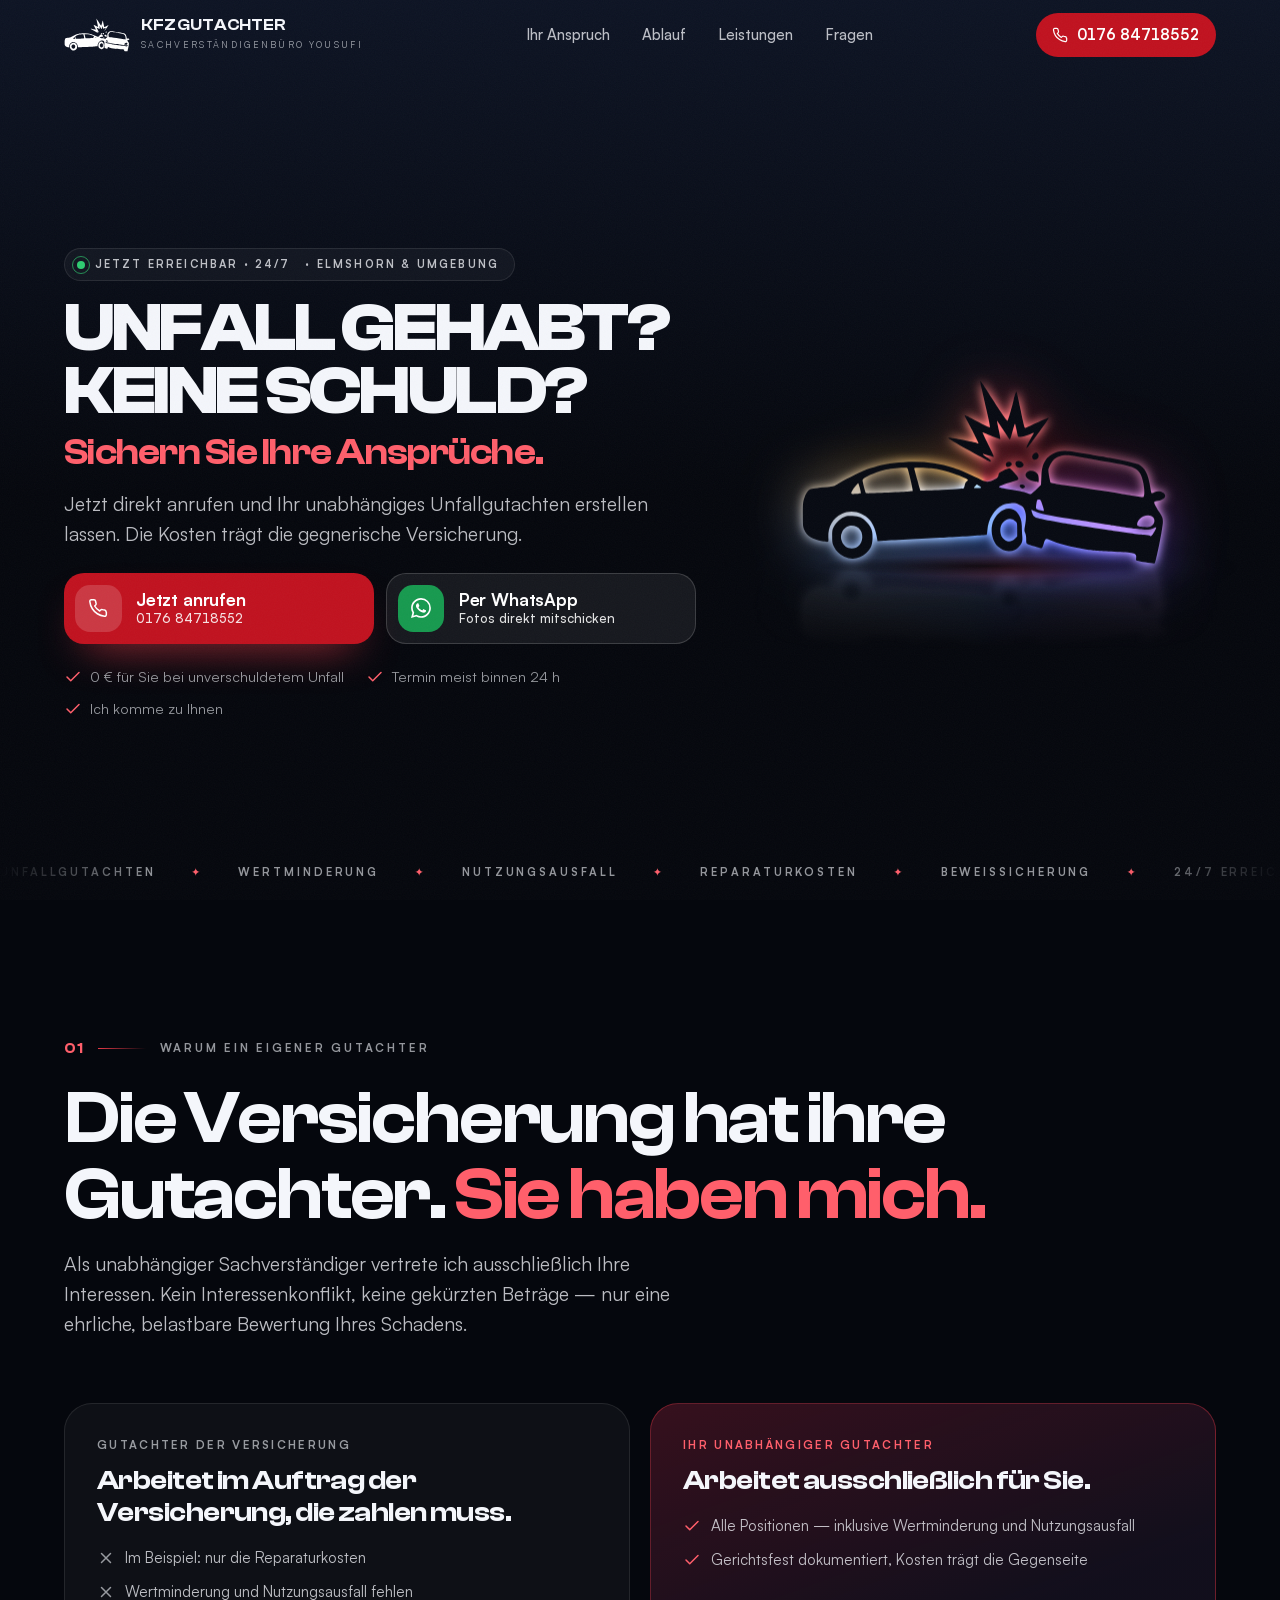
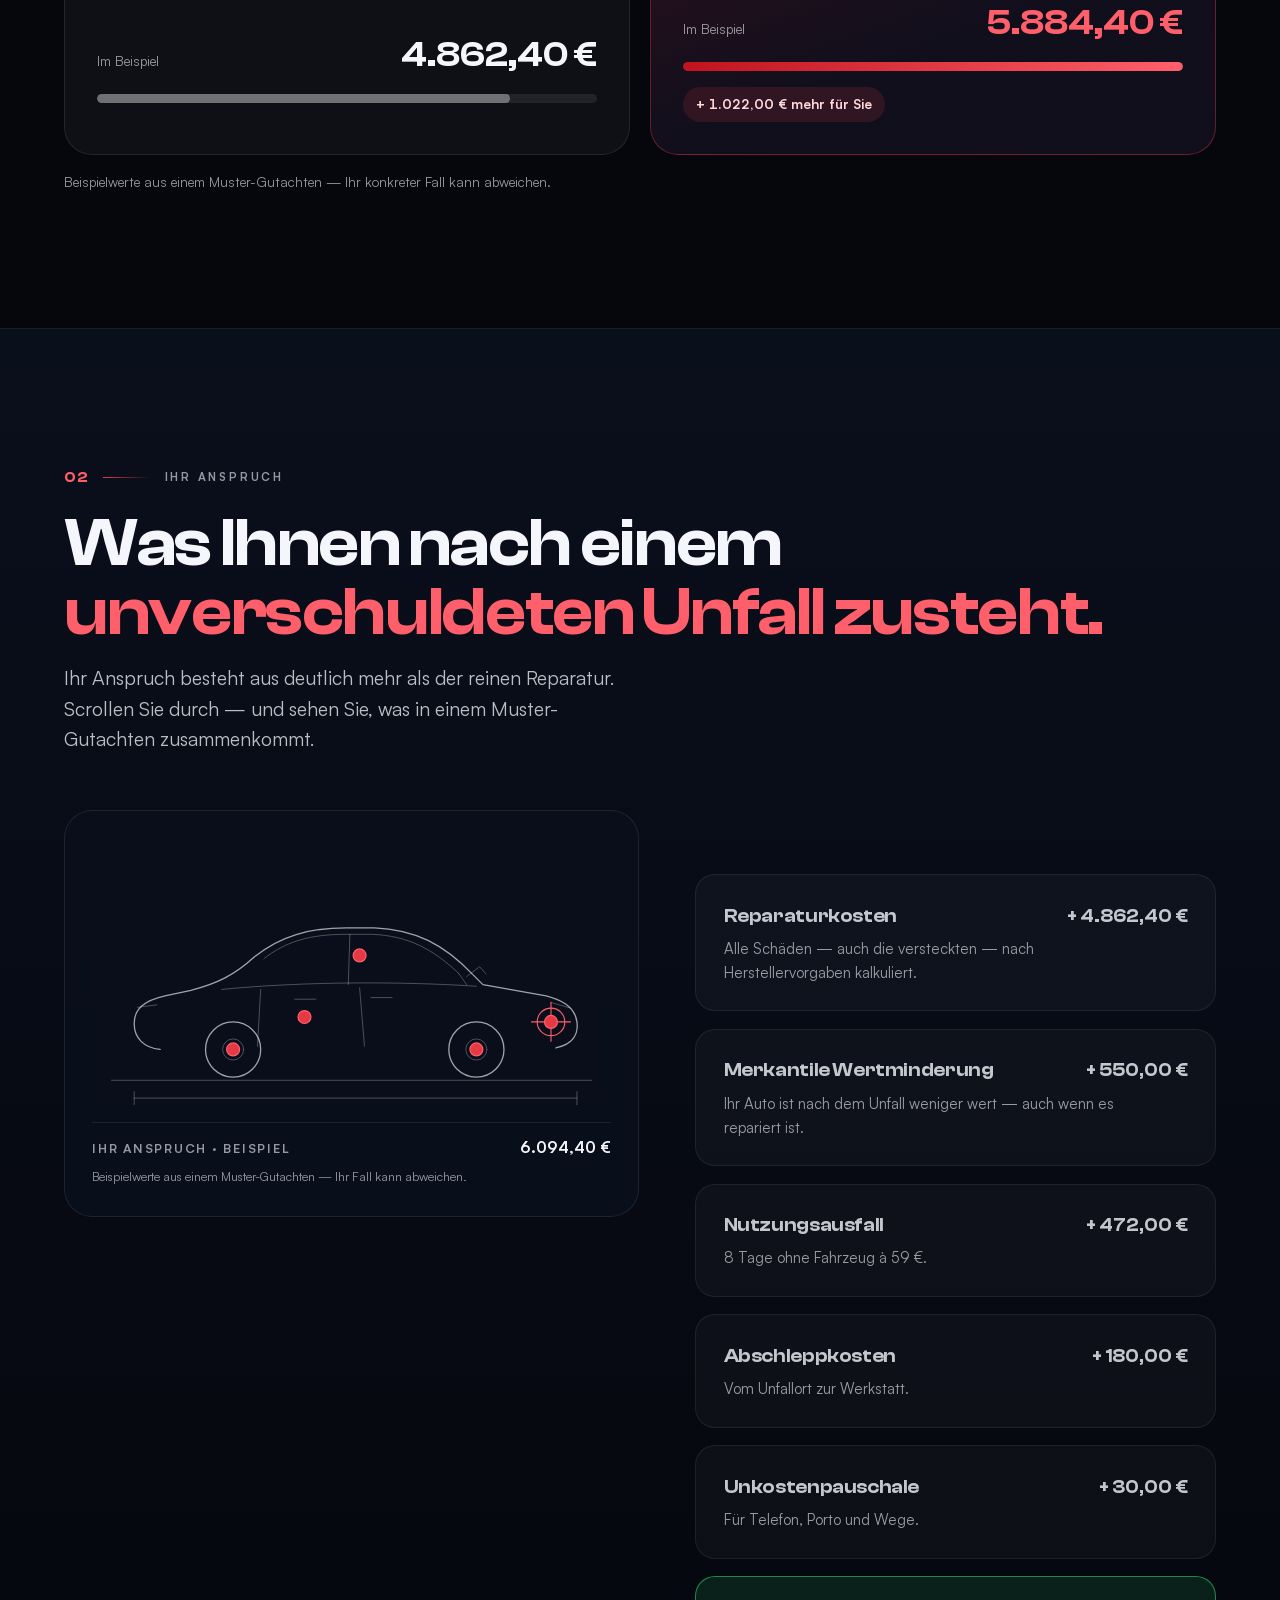
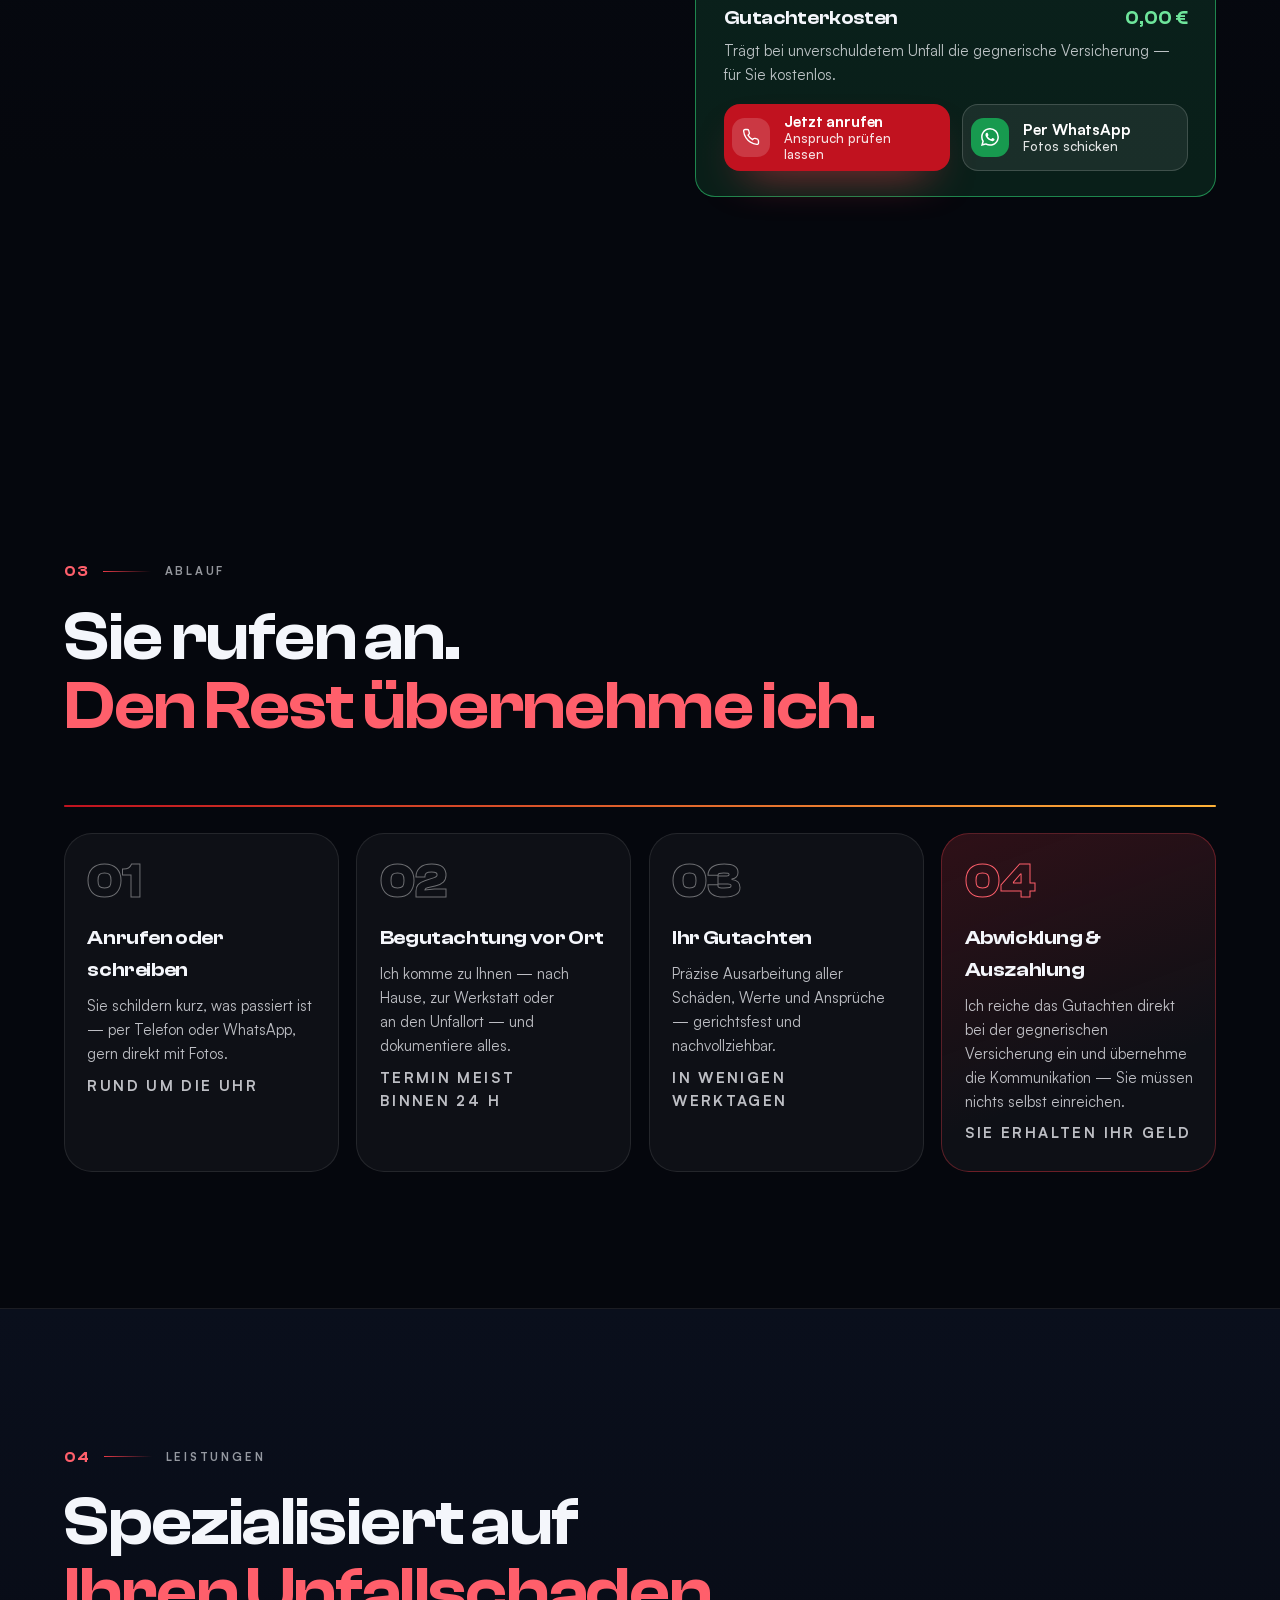
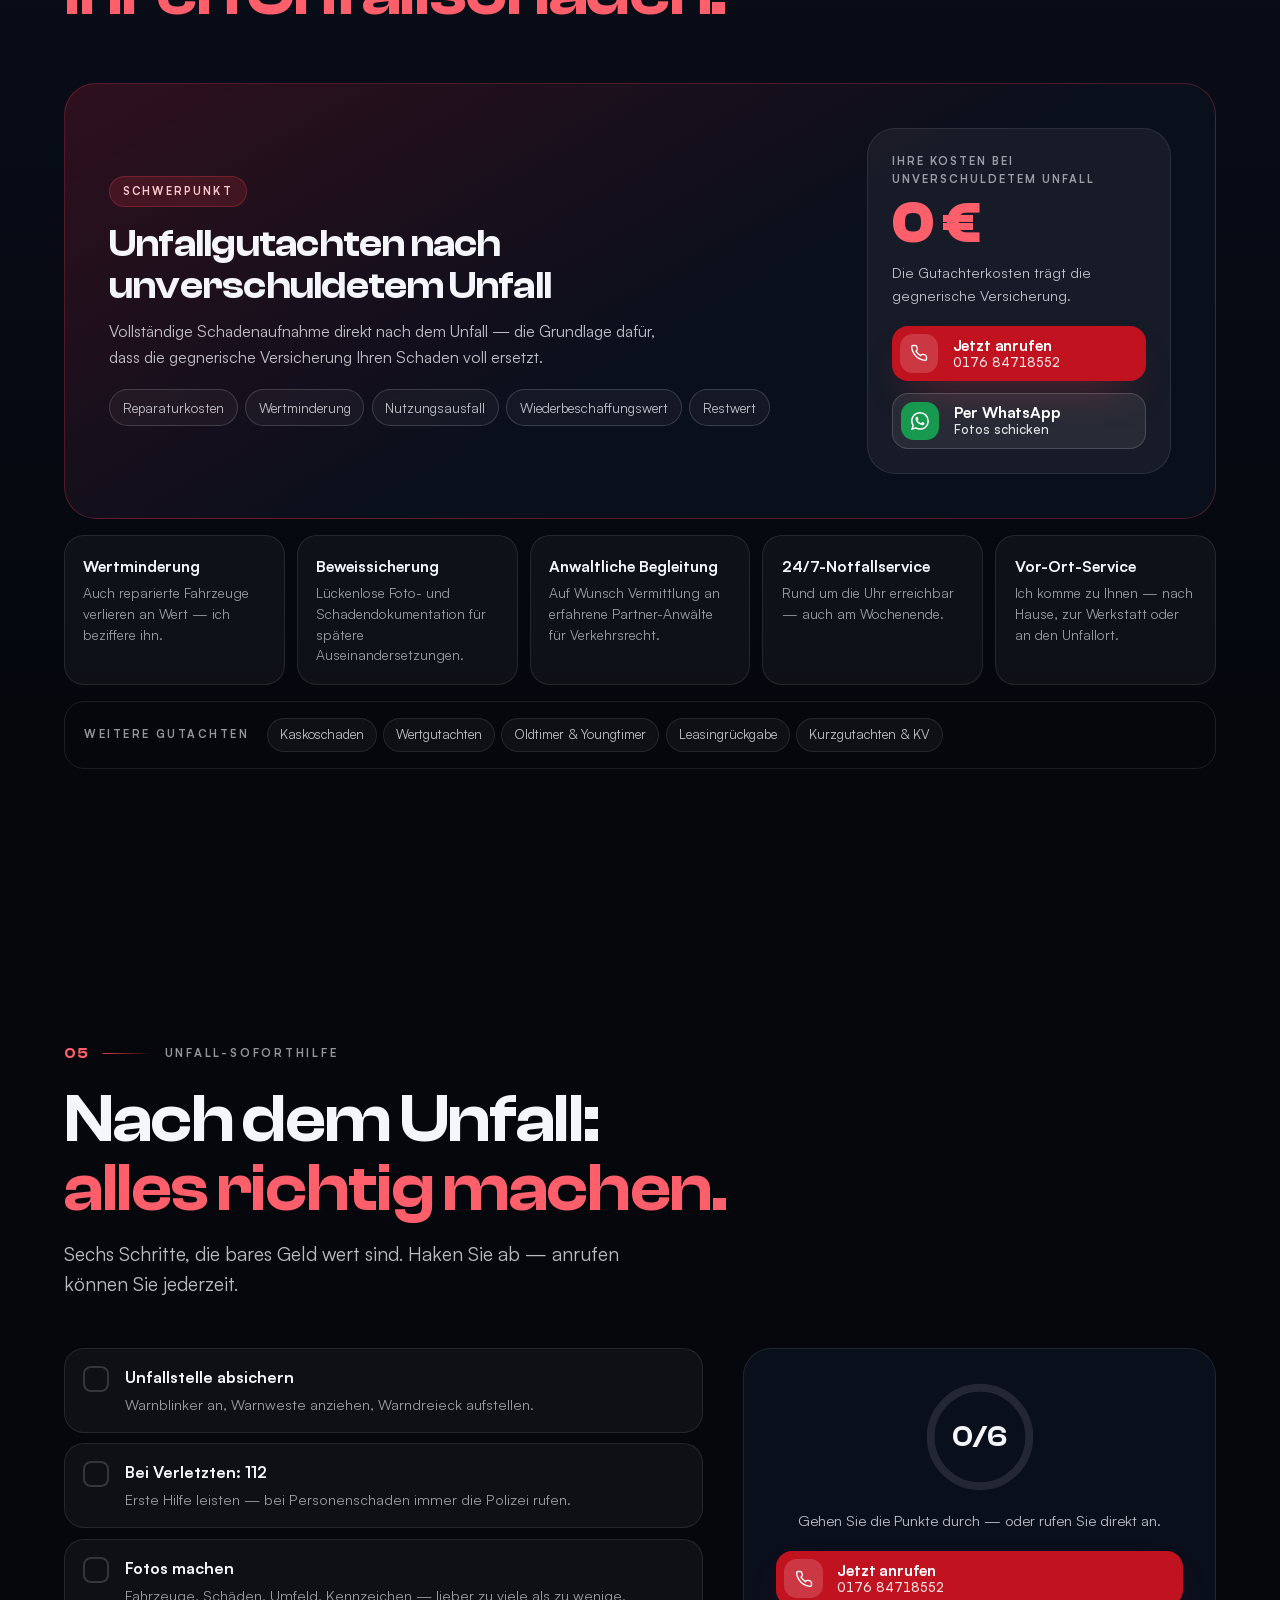
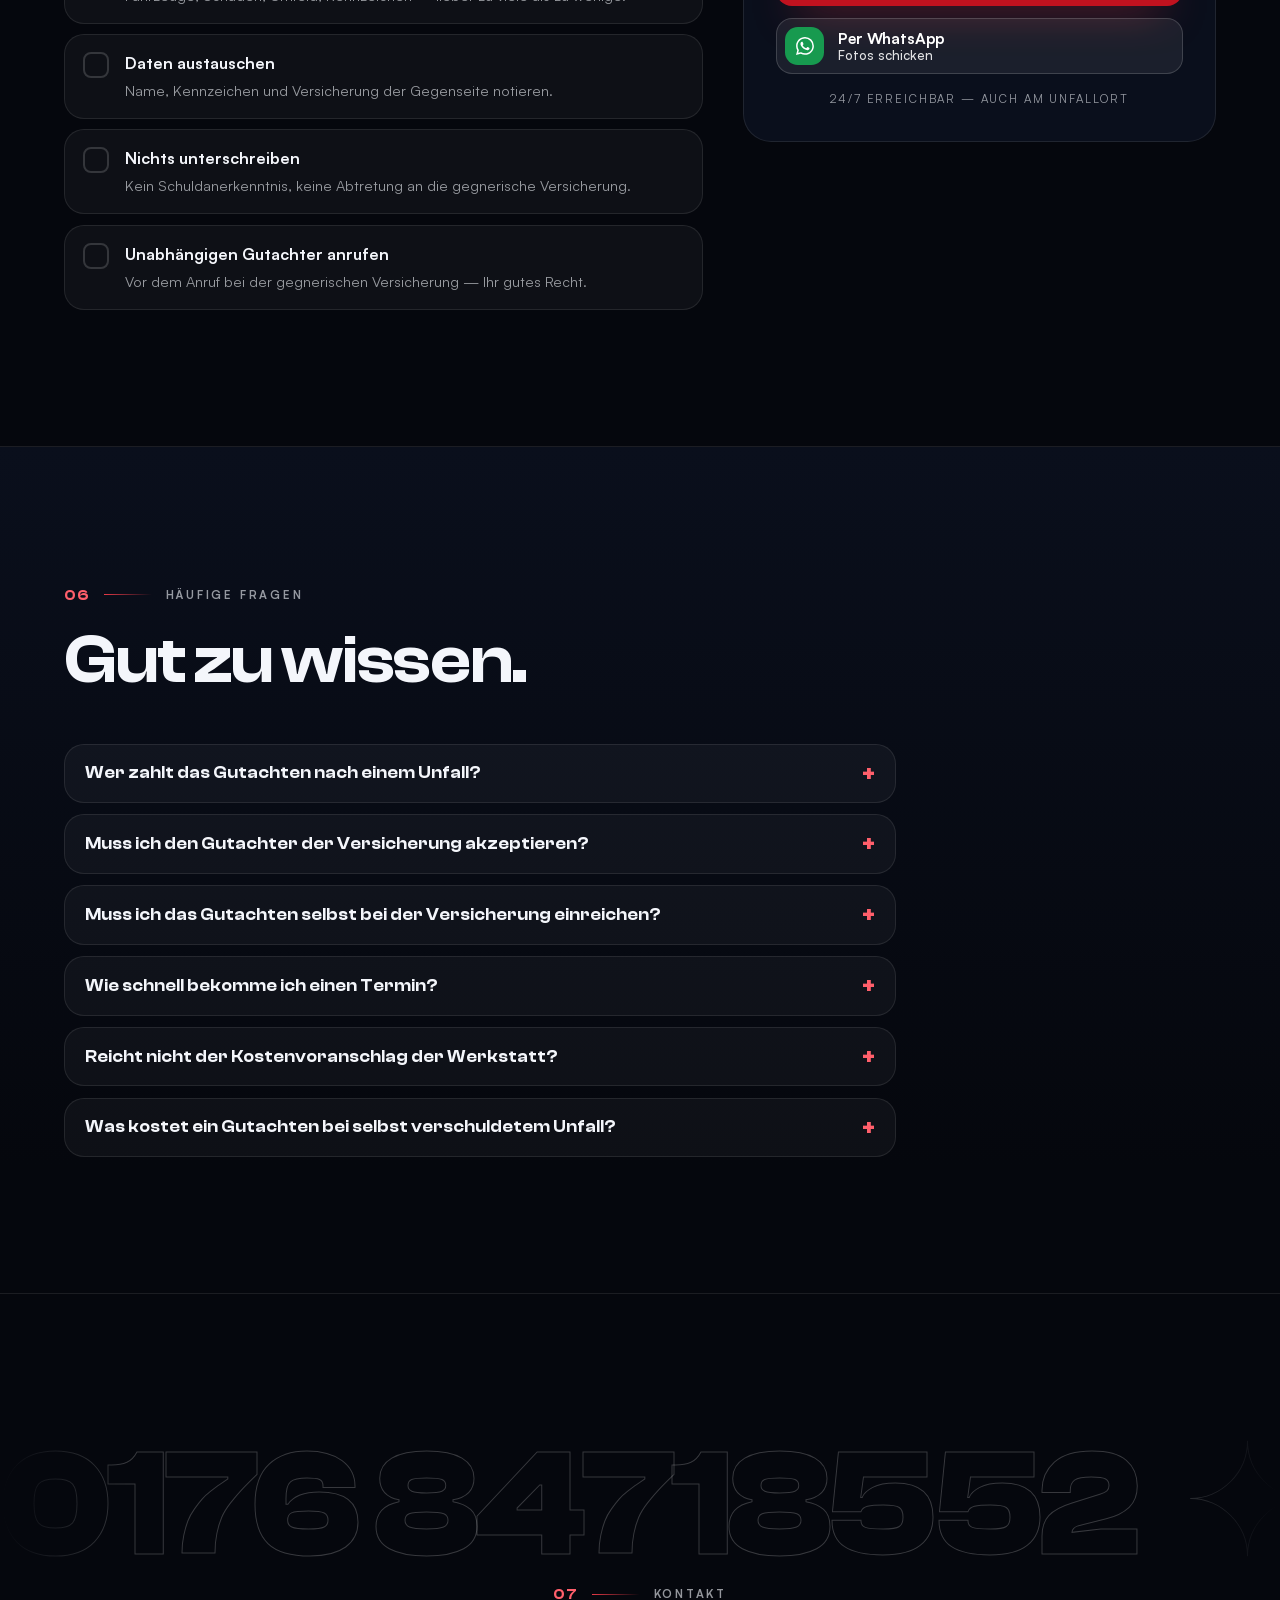
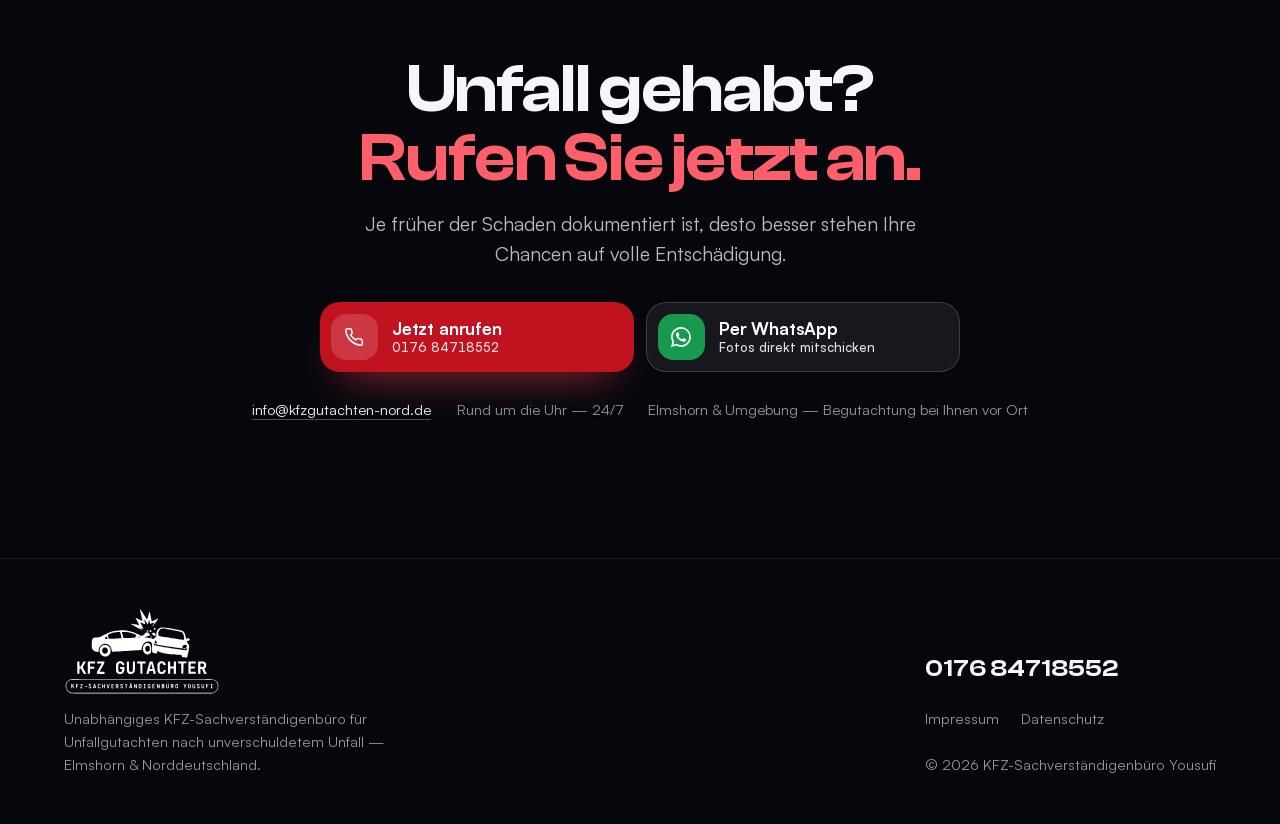
==== variante-b/index.html @ cdb229f5 "Vorschau: Variante B „Nachtlicht“ Co-Authored-By: Claude Opus 5.5 <noreply@anthropic.com>" ====
<!DOCTYPE html>
<html lang="de">
<head>
  <meta charset="UTF-8" />
  <meta name="viewport" content="width=device-width, initial-scale=1" />
  <!-- Variante B (Entwurf): bei Übernahme als Hauptseite noindex entfernen -->
  <meta name="robots" content="noindex, nofollow" />
  <title>Unfallgutachten in Elmshorn | KFZ-Gutachter Yousufi</title>
  <meta name="description" content="Unfall gehabt, keine Schuld? Unabhängiges Unfallgutachten in Elmshorn &amp; Umgebung — 24/7 erreichbar, Kosten trägt die gegnerische Versicherung." />
  <meta name="theme-color" content="#05070d" />
  <link rel="canonical" href="https://kfzgutachten-nord.de/" />
  <link rel="icon" href="assets/favicon.svg" type="image/svg+xml" />
  <link rel="apple-touch-icon" href="assets/apple-touch-icon.png" />
  <meta property="og:type" content="website" />
  <meta property="og:url" content="https://kfzgutachten-nord.de/" />
  <meta property="og:title" content="Unfall gehabt, keine Schuld? — KFZ-Gutachter Yousufi" />
  <meta property="og:description" content="Unabhängiges Unfallgutachten nach unverschuldetem Unfall. 24/7 erreichbar — die Kosten trägt die gegnerische Versicherung." />
  <meta property="og:image" content="https://kfzgutachten-nord.de/assets/og.jpg" />
  <meta name="twitter:card" content="summary_large_image" />
  <link rel="preload" href="assets/fonts/clash-display-700.woff2" as="font" type="font/woff2" crossorigin />
  <link rel="preload" href="assets/fonts/satoshi-400.woff2" as="font" type="font/woff2" crossorigin />
  <link rel="stylesheet" href="assets/b.css?v=1" />
  <script>document.documentElement.classList.add('js')</script>
  <script type="module" src="assets/b.js?v=1"></script>
  <script type="application/ld+json">{"@context": "https://schema.org", "@type": "AutomotiveBusiness", "name": "KFZ-Sachverständigenbüro Yousufi", "description": "Unabhängiges KFZ-Sachverständigenbüro mit Schwerpunkt Unfallgutachten nach unverschuldetem Verkehrsunfall.", "url": "https://kfzgutachten-nord.de", "telephone": "+4917684718552", "email": "info@kfzgutachten-nord.de", "areaServed": "Norddeutschland", "founder": {"@type": "Person", "name": "Amir Yousufi"}, "image": "https://kfzgutachten-nord.de/assets/og.jpg", "address": {"@type": "PostalAddress", "streetAddress": "Alter Markt 17", "postalCode": "25335", "addressLocality": "Elmshorn", "addressRegion": "Schleswig-Holstein", "addressCountry": "DE"}, "openingHoursSpecification": {"@type": "OpeningHoursSpecification", "dayOfWeek": ["Monday", "Tuesday", "Wednesday", "Thursday", "Friday", "Saturday", "Sunday"], "opens": "00:00", "closes": "23:59"}, "priceRange": "Kostenlos bei Haftpflichtschaden"}</script>
  <script type="application/ld+json">{"@context": "https://schema.org", "@type": "FAQPage", "mainEntity": [{"@type": "Question", "name": "Wer zahlt das Gutachten nach einem Unfall?", "acceptedAnswer": {"@type": "Answer", "text": "Bei einem unverschuldeten Unfall (Haftpflichtschaden) trägt die gegnerische Versicherung die Kosten des Gutachtens vollständig. Für Sie entstehen keine Kosten."}}, {"@type": "Question", "name": "Muss ich den Gutachter der Versicherung akzeptieren?", "acceptedAnswer": {"@type": "Answer", "text": "Nein. Als Geschädigter haben Sie das Recht, einen unabhängigen Sachverständigen Ihrer Wahl zu beauftragen. Der Gutachter der gegnerischen Versicherung arbeitet in deren Interesse — nicht in Ihrem."}}, {"@type": "Question", "name": "Muss ich das Gutachten selbst bei der Versicherung einreichen?", "acceptedAnswer": {"@type": "Answer", "text": "Nein. Ich reiche das Gutachten direkt bei der gegnerischen Versicherung ein und übernehme die Kommunikation. Eine Kopie erhalten Sie selbstverständlich auch."}}, {"@type": "Question", "name": "Wie schnell bekomme ich einen Termin?", "acceptedAnswer": {"@type": "Answer", "text": "In der Regel innerhalb von 24 Stunden. Die Begutachtung findet an Ihrem Wunschort statt — zu Hause, in der Werkstatt oder am Unfallort. Das fertige Gutachten erhalten Sie meist innerhalb weniger Werktage."}}, {"@type": "Question", "name": "Reicht nicht der Kostenvoranschlag der Werkstatt?", "acceptedAnswer": {"@type": "Answer", "text": "Ein Kostenvoranschlag erfasst nur die Reparaturkosten. Wertminderung, Nutzungsausfall und Wiederbeschaffungswert bleiben unberücksichtigt — Positionen, die schnell mehrere hundert Euro ausmachen. Nur bei Bagatellschäden bis ca. 750 € ist ein Kurzgutachten oder Kostenvoranschlag sinnvoll."}}, {"@type": "Question", "name": "Was kostet ein Gutachten bei selbst verschuldetem Unfall?", "acceptedAnswer": {"@type": "Answer", "text": "Bei Kaskoschäden oder selbst verschuldeten Unfällen richtet sich das Honorar nach der Schadenhöhe. Die Kosten bespreche ich transparent mit Ihnen, bevor Sie beauftragen — ohne versteckte Positionen."}}]}</script>
</head>
<body>
  <a href="#main" class="skip">Zum Inhalt springen</a>

  <header class="nav">
    <div class="wrap nav-in">
      <a href="./" class="brand" aria-label="KFZ-Gutachter Yousufi — zur Startseite">
        <img src="assets/logo.svg" alt="" width="66" height="34" />
        <span><span class="brand-name">KFZ GUTACHTER</span><span class="brand-sub">Sachverständigenbüro Yousufi</span></span>
      </a>
      <nav class="nav-links" aria-label="Hauptnavigation">
        <a href="#anspruch">Ihr Anspruch</a>
        <a href="#ablauf">Ablauf</a>
        <a href="#leistungen">Leistungen</a>
        <a href="#fragen">Fragen</a>
      </nav>
      <a href="tel:+4917684718552" class="nav-call"><svg width="16" height="16" viewBox="0 0 24 24" fill="none" stroke="currentColor" stroke-width="1.8" stroke-linecap="round" stroke-linejoin="round" aria-hidden="true"><path d="M22 16.9v3a2 2 0 01-2.2 2 19.8 19.8 0 01-8.6-3 19.5 19.5 0 01-6-6 19.8 19.8 0 01-3-8.6A2 2 0 014.1 2h3a2 2 0 012 1.7c.1.9.3 1.8.6 2.6a2 2 0 01-.5 2.1L8 9.6a16 16 0 006 6l1.2-1.2a2 2 0 012.1-.5c.8.3 1.7.5 2.6.6a2 2 0 011.7 2z"/></svg><span class="lbl">Anrufen</span><span class="num tnum">0176 84718552</span></a>
    </div>
  </header>

  <main id="main">

    <!-- ================= EINSTIEG: Kontakt zuerst ================= -->
    <section class="hero" aria-labelledby="hero-title">
      <div class="wrap hero-grid">
        <div>
          <p class="live rv"><span class="live-dot" aria-hidden="true"></span>Jetzt erreichbar · 24/7<span class="live-more">&nbsp;· Elmshorn &amp; Umgebung</span></p>
          <h1 id="hero-title" class="h1 rv d1">
            <span class="h1-line">Unfall gehabt?</span>
            <span class="h1-line">Keine Schuld?</span>
            <span class="h1-sub">Sichern Sie Ihre Ansprüche.</span>
          </h1>
          <p class="lead rv d2">Jetzt direkt anrufen und Ihr unabhängiges Unfallgutachten erstellen lassen. Die Kosten trägt die gegnerische Versicherung.</p>
          <div class="rv d2">
        <div class="cta-row" data-hero-cta>
          <a href="tel:+4917684718552" class="cta cta--call"><span class="cta-ico" aria-hidden="true"><svg width="20" height="20" viewBox="0 0 24 24" fill="none" stroke="currentColor" stroke-width="1.8" stroke-linecap="round" stroke-linejoin="round" aria-hidden="true"><path d="M22 16.9v3a2 2 0 01-2.2 2 19.8 19.8 0 01-8.6-3 19.5 19.5 0 01-6-6 19.8 19.8 0 01-3-8.6A2 2 0 014.1 2h3a2 2 0 012 1.7c.1.9.3 1.8.6 2.6a2 2 0 01-.5 2.1L8 9.6a16 16 0 006 6l1.2-1.2a2 2 0 012.1-.5c.8.3 1.7.5 2.6.6a2 2 0 011.7 2z"/></svg></span><span class="cta-txt"><strong>Jetzt anrufen</strong><small class="tnum">0176 84718552</small></span></a>
          <a href="https://wa.me/4917684718552?text=Hallo%2C%20ich%20hatte%20einen%20Unfall%20und%20m%C3%B6chte%20ein%20Unfallgutachten%20anfragen." target="_blank" rel="noopener" class="cta cta--wa"><span class="cta-ico" aria-hidden="true"><svg width="20" height="20" viewBox="0 0 16 16" fill="currentColor" aria-hidden="true"><path d="M13.601 2.326A7.85 7.85 0 0 0 7.994 0C3.627 0 .068 3.558.064 7.926c0 1.399.366 2.76 1.057 3.965L0 16l4.204-1.102a7.9 7.9 0 0 0 3.79.965h.004c4.368 0 7.926-3.558 7.93-7.93A7.9 7.9 0 0 0 13.6 2.326zM7.994 14.521a6.6 6.6 0 0 1-3.356-.92l-.24-.144-2.494.654.666-2.433-.156-.251a6.56 6.56 0 0 1-1.007-3.505c0-3.626 2.957-6.584 6.591-6.584a6.56 6.56 0 0 1 4.66 1.931 6.56 6.56 0 0 1 1.928 4.66c-.004 3.639-2.961 6.592-6.592 6.592m3.615-4.934c-.197-.099-1.17-.578-1.353-.646-.182-.065-.315-.099-.445.099-.133.197-.513.646-.627.775-.114.133-.232.148-.43.05-.197-.1-.836-.308-1.592-.985-.59-.525-.985-1.175-1.103-1.372-.114-.198-.011-.304.088-.403.087-.088.197-.232.296-.346.1-.114.133-.198.198-.33.065-.134.034-.248-.015-.347-.05-.099-.445-1.076-.612-1.47-.16-.389-.323-.335-.445-.34-.114-.007-.247-.007-.38-.007a.73.73 0 0 0-.529.247c-.182.198-.691.677-.691 1.654s.71 1.916.81 2.049c.098.133 1.394 2.132 3.383 2.992.47.205.84.326 1.129.418.475.152.904.129 1.246.08.38-.058 1.171-.48 1.338-.943.164-.464.164-.86.114-.943-.049-.084-.182-.133-.38-.232"/></svg></span><span class="cta-txt"><strong>Per WhatsApp</strong><small>Fotos direkt mitschicken</small></span></a>
        </div>
          </div>
          <ul class="trust rv d3">
            <li><svg width="18" height="18" viewBox="0 0 24 24" fill="none" stroke="currentColor" stroke-width="2" stroke-linecap="round" stroke-linejoin="round" aria-hidden="true"><path d="M20 6L9 17l-5-5"/></svg>0&nbsp;€ für Sie bei unverschuldetem Unfall</li>
            <li><svg width="18" height="18" viewBox="0 0 24 24" fill="none" stroke="currentColor" stroke-width="2" stroke-linecap="round" stroke-linejoin="round" aria-hidden="true"><path d="M20 6L9 17l-5-5"/></svg>Termin meist binnen 24&nbsp;h</li>
            <li><svg width="18" height="18" viewBox="0 0 24 24" fill="none" stroke="currentColor" stroke-width="2" stroke-linecap="round" stroke-linejoin="round" aria-hidden="true"><path d="M20 6L9 17l-5-5"/></svg>Ich komme zu Ihnen</li>
          </ul>
        </div>
        <div class="emblem rv d1" aria-hidden="true">
          <img class="emblem-fallback" src="assets/logo.svg" alt="" width="616" height="315" />
          <canvas data-src="assets/logo.svg"></canvas>
        </div>
      </div>
      <div class="ticker" aria-hidden="true"><div class="ticker-track"><span>Unfallgutachten</span><span>✦</span><span>Wertminderung</span><span>✦</span><span>Nutzungsausfall</span><span>✦</span><span>Reparaturkosten</span><span>✦</span><span>Beweissicherung</span><span>✦</span><span>24/7 erreichbar</span><span>✦</span></div><div class="ticker-track"><span>Unfallgutachten</span><span>✦</span><span>Wertminderung</span><span>✦</span><span>Nutzungsausfall</span><span>✦</span><span>Reparaturkosten</span><span>✦</span><span>Beweissicherung</span><span>✦</span><span>24/7 erreichbar</span><span>✦</span></div></div>
    </section>

    <!-- ================= 01 Problem ================= -->
    <section class="section" id="warum" aria-labelledby="warum-title">
      <div class="wrap">
        <p class="kicker rv"><b>01</b><i></i>Warum ein eigener Gutachter</p>
        <h2 id="warum-title" class="statement" data-statement><span class="w">Die</span> <span class="w">Versicherung</span> <span class="w">hat</span> <span class="w">ihre</span> <span class="w">Gutachter.</span> <span class="w hl">Sie</span> <span class="w hl">haben</span> <span class="w hl">mich.</span></h2>
        <p class="lead rv">Als unabhängiger Sachverständiger vertrete ich ausschließlich Ihre Interessen. Kein Interessenkonflikt, keine gekürzten Beträge — nur eine ehrliche, belastbare Bewertung Ihres Schadens.</p>
        <div class="vs" data-reveal>
          <article class="vs-card">
            <p class="vs-label">Gutachter der Versicherung</p>
            <h3 class="vs-title">Arbeitet im Auftrag der Versicherung, die zahlen muss.</h3>
            <ul class="vs-list">
              <li><svg class="x" width="18" height="18" viewBox="0 0 24 24" fill="none" stroke="currentColor" stroke-width="2" stroke-linecap="round" aria-hidden="true"><path d="M6 6l12 12M18 6L6 18"/></svg>Im Beispiel: nur die Reparaturkosten</li>
              <li><svg class="x" width="18" height="18" viewBox="0 0 24 24" fill="none" stroke="currentColor" stroke-width="2" stroke-linecap="round" aria-hidden="true"><path d="M6 6l12 12M18 6L6 18"/></svg>Wertminderung und Nutzungsausfall fehlen</li>
            </ul>
            <div class="vs-amount"><span>Im Beispiel</span><strong class="tnum">4.862,40&nbsp;€</strong></div>
            <div class="bar bar--ins"><i></i></div>
          </article>
          <article class="vs-card vs-card--you">
            <p class="vs-label">Ihr unabhängiger Gutachter</p>
            <h3 class="vs-title">Arbeitet ausschließlich für Sie.</h3>
            <ul class="vs-list">
              <li><svg class="ok" width="18" height="18" viewBox="0 0 24 24" fill="none" stroke="currentColor" stroke-width="2" stroke-linecap="round" stroke-linejoin="round" aria-hidden="true"><path d="M20 6L9 17l-5-5"/></svg>Alle Positionen — inklusive Wertminderung und Nutzungsausfall</li>
              <li><svg class="ok" width="18" height="18" viewBox="0 0 24 24" fill="none" stroke="currentColor" stroke-width="2" stroke-linecap="round" stroke-linejoin="round" aria-hidden="true"><path d="M20 6L9 17l-5-5"/></svg>Gerichtsfest dokumentiert, Kosten trägt die Gegenseite</li>
            </ul>
            <div class="vs-amount"><span>Im Beispiel</span><strong class="tnum">5.884,40&nbsp;€</strong></div>
            <div class="bar"><i></i></div>
            <p class="plus tnum">+ 1.022,00&nbsp;€ mehr für Sie</p>
          </article>
        </div>
        <p class="note rv">Beispielwerte aus einem Muster-Gutachten — Ihr konkreter Fall kann abweichen.</p>
      </div>
    </section>

    <!-- ================= 02 Lösung: Schaden-Scan ================= -->
    <section class="section section--alt" id="anspruch" aria-labelledby="anspruch-title">
      <div class="wrap">
        <p class="kicker rv"><b>02</b><i></i>Ihr Anspruch</p>
        <h2 id="anspruch-title" class="h2 rv">Was Ihnen nach einem<br /><em>unverschuldeten Unfall zusteht.</em></h2>
        <p class="lead rv">Ihr Anspruch besteht aus deutlich mehr als der reinen Reparatur. Scrollen Sie durch — und sehen Sie, was in einem Muster-Gutachten zusammenkommt.</p>
        <div class="scan" data-scan>
          <div class="scan-panel" data-reveal>
            <svg class="scan-car" viewBox="0 0 640 340" aria-hidden="true">
              <!-- Karosserie -->
              <path class="bp" pathLength="1" d="M84 262 C64 260 52 248 52 230 C52 212 64 202 90 196 L122 189 C154 181 176 170 200 148 C232 122 268 112 314 112 L348 112 C398 114 434 132 470 170 L482 182 L560 196 C584 202 596 212 598 228 C600 244 592 256 572 260" />
              <!-- Gürtellinie + Fenster -->
              <path class="bp bp--faint" pathLength="1" style="--bpd:.35s" d="M160 188 C260 178 380 178 474 184" />
              <path class="bp bp--faint" pathLength="1" style="--bpd:.45s" d="M212 150 C240 128 270 120 314 120 L346 120 C390 122 420 138 452 168" />
              <path class="bp bp--faint" pathLength="1" style="--bpd:.55s" d="M318 120 L316 182 M452 168 L462 182" />
              <!-- Türfugen + Griffe -->
              <path class="bp bp--faint" pathLength="1" style="--bpd:.65s" d="M330 186 L336 258 M208 188 L204 258 M344 198 h26 M250 200 h26" />
              <!-- Scheinwerfer / Rücklicht / Spiegel -->
              <path class="bp bp--faint" pathLength="1" style="--bpd:.75s" d="M566 204 l24 7 M56 210 l24 -3 M462 172 l16 -12 l8 9" />
              <!-- Räder -->
              <circle class="bp" pathLength="1" style="--bpd:.3s" cx="174" cy="262" r="34" />
              <circle class="bp bp--faint" pathLength="1" style="--bpd:.45s" cx="174" cy="262" r="13" />
              <circle class="bp" pathLength="1" style="--bpd:.4s" cx="474" cy="262" r="34" />
              <circle class="bp bp--faint" pathLength="1" style="--bpd:.55s" cx="474" cy="262" r="13" />
              <!-- Boden- und Maßlinie (technische Zeichnung) -->
              <path class="bp bp--faint" pathLength="1" style="--bpd:.7s" d="M24 300 H616" />
              <path class="bp bp--faint" pathLength="1" style="--bpd:.85s" d="M52 322 H598 M52 314 V330 M598 314 V330" />
              <!-- Fadenkreuz am Frontschaden -->
              <circle class="bp bp--accent" pathLength="1" style="--bpd:1.05s" cx="566" cy="228" r="17" />
              <path class="bp bp--accent" pathLength="1" style="--bpd:1.2s" d="M542 228 H590 M566 204 V252" />
            
      <g class="hs" data-step="1"><circle cx="566" cy="228" r="8"/><circle class="hs-ring" cx="566" cy="228" r="8"/></g>
      <g class="hs" data-step="2"><circle cx="330" cy="146" r="8"/><circle class="hs-ring" cx="330" cy="146" r="8"/></g>
      <g class="hs" data-step="3"><circle cx="174" cy="262" r="8"/><circle class="hs-ring" cx="174" cy="262" r="8"/></g>
      <g class="hs" data-step="4"><circle cx="474" cy="262" r="8"/><circle class="hs-ring" cx="474" cy="262" r="8"/></g>
      <g class="hs" data-step="5"><circle cx="262" cy="222" r="8"/><circle class="hs-ring" cx="262" cy="222" r="8"/></g>
            </svg>
            <div class="scan-total"><span>Ihr Anspruch · Beispiel</span><strong class="tnum" data-total>6.094,40&nbsp;€</strong></div>
            <p class="scan-hint">Beispielwerte aus einem Muster-Gutachten — Ihr Fall kann abweichen.</p>
          </div>
          <ol class="scan-steps">
          <li class="scan-step" data-add="4862.40">
            <div class="scan-step-head"><h3>Reparaturkosten</h3><span class="amt tnum">+&nbsp;4.862,40&nbsp;€</span></div>
            <p>Alle Schäden — auch die versteckten — nach Herstellervorgaben kalkuliert.</p>
          </li>
          <li class="scan-step" data-add="550">
            <div class="scan-step-head"><h3>Merkantile Wertminderung</h3><span class="amt tnum">+&nbsp;550,00&nbsp;€</span></div>
            <p>Ihr Auto ist nach dem Unfall weniger wert — auch wenn es repariert ist.</p>
          </li>
          <li class="scan-step" data-add="472">
            <div class="scan-step-head"><h3>Nutzungsausfall</h3><span class="amt tnum">+&nbsp;472,00&nbsp;€</span></div>
            <p>8 Tage ohne Fahrzeug à 59&nbsp;€.</p>
          </li>
          <li class="scan-step" data-add="180">
            <div class="scan-step-head"><h3>Abschleppkosten</h3><span class="amt tnum">+&nbsp;180,00&nbsp;€</span></div>
            <p>Vom Unfallort zur Werkstatt.</p>
          </li>
          <li class="scan-step" data-add="30">
            <div class="scan-step-head"><h3>Unkostenpauschale</h3><span class="amt tnum">+&nbsp;30,00&nbsp;€</span></div>
            <p>Für Telefon, Porto und Wege.</p>
          </li>
          <li class="scan-step scan-step--final" data-add="0">
            <div class="scan-step-head"><h3>Gutachterkosten</h3><span class="amt tnum">0,00&nbsp;€</span></div>
            <p>Trägt bei unverschuldetem Unfall die gegnerische Versicherung — für Sie kostenlos.</p>
        <div class="cta-row">
          <a href="tel:+4917684718552" class="cta cta--call cta--sm"><span class="cta-ico" aria-hidden="true"><svg width="18" height="18" viewBox="0 0 24 24" fill="none" stroke="currentColor" stroke-width="1.8" stroke-linecap="round" stroke-linejoin="round" aria-hidden="true"><path d="M22 16.9v3a2 2 0 01-2.2 2 19.8 19.8 0 01-8.6-3 19.5 19.5 0 01-6-6 19.8 19.8 0 01-3-8.6A2 2 0 014.1 2h3a2 2 0 012 1.7c.1.9.3 1.8.6 2.6a2 2 0 01-.5 2.1L8 9.6a16 16 0 006 6l1.2-1.2a2 2 0 012.1-.5c.8.3 1.7.5 2.6.6a2 2 0 011.7 2z"/></svg></span><span class="cta-txt"><strong>Jetzt anrufen</strong><small class="tnum">Anspruch prüfen lassen</small></span></a>
          <a href="https://wa.me/4917684718552?text=Hallo%2C%20ich%20hatte%20einen%20Unfall%20und%20m%C3%B6chte%20ein%20Unfallgutachten%20anfragen." target="_blank" rel="noopener" class="cta cta--wa cta--sm"><span class="cta-ico" aria-hidden="true"><svg width="18" height="18" viewBox="0 0 16 16" fill="currentColor" aria-hidden="true"><path d="M13.601 2.326A7.85 7.85 0 0 0 7.994 0C3.627 0 .068 3.558.064 7.926c0 1.399.366 2.76 1.057 3.965L0 16l4.204-1.102a7.9 7.9 0 0 0 3.79.965h.004c4.368 0 7.926-3.558 7.93-7.93A7.9 7.9 0 0 0 13.6 2.326zM7.994 14.521a6.6 6.6 0 0 1-3.356-.92l-.24-.144-2.494.654.666-2.433-.156-.251a6.56 6.56 0 0 1-1.007-3.505c0-3.626 2.957-6.584 6.591-6.584a6.56 6.56 0 0 1 4.66 1.931 6.56 6.56 0 0 1 1.928 4.66c-.004 3.639-2.961 6.592-6.592 6.592m3.615-4.934c-.197-.099-1.17-.578-1.353-.646-.182-.065-.315-.099-.445.099-.133.197-.513.646-.627.775-.114.133-.232.148-.43.05-.197-.1-.836-.308-1.592-.985-.59-.525-.985-1.175-1.103-1.372-.114-.198-.011-.304.088-.403.087-.088.197-.232.296-.346.1-.114.133-.198.198-.33.065-.134.034-.248-.015-.347-.05-.099-.445-1.076-.612-1.47-.16-.389-.323-.335-.445-.34-.114-.007-.247-.007-.38-.007a.73.73 0 0 0-.529.247c-.182.198-.691.677-.691 1.654s.71 1.916.81 2.049c.098.133 1.394 2.132 3.383 2.992.47.205.84.326 1.129.418.475.152.904.129 1.246.08.38-.058 1.171-.48 1.338-.943.164-.464.164-.86.114-.943-.049-.084-.182-.133-.38-.232"/></svg></span><span class="cta-txt"><strong>Per WhatsApp</strong><small>Fotos schicken</small></span></a>
        </div>
          </li>
          </ol>
        </div>
      </div>
    </section>

    <!-- ================= 03 Ablauf ================= -->
    <section class="section" id="ablauf" aria-labelledby="ablauf-title">
      <div class="wrap">
        <p class="kicker rv"><b>03</b><i></i>Ablauf</p>
        <h2 id="ablauf-title" class="h2 rv">Sie rufen an.<br /><em>Den Rest übernehme ich.</em></h2>
        <ol class="steps" data-steps>
          <li class="step rv"><span class="step-n" aria-hidden="true">01</span><h3>Anrufen oder schreiben</h3><p>Sie schildern kurz, was passiert ist — per Telefon oder WhatsApp, gern direkt mit Fotos.</p><p class="step-tag">Rund um die Uhr</p></li>
          <li class="step rv d1"><span class="step-n" aria-hidden="true">02</span><h3>Begutachtung vor Ort</h3><p>Ich komme zu Ihnen — nach Hause, zur Werkstatt oder an den Unfallort — und dokumentiere alles.</p><p class="step-tag">Termin meist binnen 24&nbsp;h</p></li>
          <li class="step rv d2"><span class="step-n" aria-hidden="true">03</span><h3>Ihr Gutachten</h3><p>Präzise Ausarbeitung aller Schäden, Werte und Ansprüche — gerichtsfest und nachvollziehbar.</p><p class="step-tag">In wenigen Werktagen</p></li>
          <li class="step step--last rv d3"><span class="step-n" aria-hidden="true">04</span><h3>Abwicklung &amp; Auszahlung</h3><p>Ich reiche das Gutachten direkt bei der gegnerischen Versicherung ein und übernehme die Kommunikation — Sie müssen nichts selbst einreichen.</p><p class="step-tag">Sie erhalten Ihr Geld</p></li>
        </ol>
      </div>
    </section>

    <!-- ================= 04 Leistungen ================= -->
    <section class="section section--alt" id="leistungen" aria-labelledby="leistungen-title">
      <div class="wrap">
        <p class="kicker rv"><b>04</b><i></i>Leistungen</p>
        <h2 id="leistungen-title" class="h2 rv">Spezialisiert auf<br /><em>Ihren Unfallschaden.</em></h2>
        <article class="feature rv" aria-labelledby="feature-title">
          <div>
            <span class="badge">Schwerpunkt</span>
            <h3 id="feature-title">Unfallgutachten nach unverschuldetem Unfall</h3>
            <p>Vollständige Schadenaufnahme direkt nach dem Unfall — die Grundlage dafür, dass die gegnerische Versicherung Ihren Schaden voll ersetzt.</p>
            <ul class="tags"><li>Reparaturkosten</li><li>Wertminderung</li><li>Nutzungsausfall</li><li>Wiederbeschaffungswert</li><li>Restwert</li></ul>
          </div>
          <div class="costbox">
            <p class="costbox-label">Ihre Kosten bei unverschuldetem Unfall</p>
            <p class="zero">0&nbsp;€</p>
            <p>Die Gutachterkosten trägt die gegnerische Versicherung.</p>
        <div class="cta-row">
          <a href="tel:+4917684718552" class="cta cta--call cta--sm"><span class="cta-ico" aria-hidden="true"><svg width="18" height="18" viewBox="0 0 24 24" fill="none" stroke="currentColor" stroke-width="1.8" stroke-linecap="round" stroke-linejoin="round" aria-hidden="true"><path d="M22 16.9v3a2 2 0 01-2.2 2 19.8 19.8 0 01-8.6-3 19.5 19.5 0 01-6-6 19.8 19.8 0 01-3-8.6A2 2 0 014.1 2h3a2 2 0 012 1.7c.1.9.3 1.8.6 2.6a2 2 0 01-.5 2.1L8 9.6a16 16 0 006 6l1.2-1.2a2 2 0 012.1-.5c.8.3 1.7.5 2.6.6a2 2 0 011.7 2z"/></svg></span><span class="cta-txt"><strong>Jetzt anrufen</strong><small class="tnum">0176 84718552</small></span></a>
          <a href="https://wa.me/4917684718552?text=Hallo%2C%20ich%20hatte%20einen%20Unfall%20und%20m%C3%B6chte%20ein%20Unfallgutachten%20anfragen." target="_blank" rel="noopener" class="cta cta--wa cta--sm"><span class="cta-ico" aria-hidden="true"><svg width="18" height="18" viewBox="0 0 16 16" fill="currentColor" aria-hidden="true"><path d="M13.601 2.326A7.85 7.85 0 0 0 7.994 0C3.627 0 .068 3.558.064 7.926c0 1.399.366 2.76 1.057 3.965L0 16l4.204-1.102a7.9 7.9 0 0 0 3.79.965h.004c4.368 0 7.926-3.558 7.93-7.93A7.9 7.9 0 0 0 13.6 2.326zM7.994 14.521a6.6 6.6 0 0 1-3.356-.92l-.24-.144-2.494.654.666-2.433-.156-.251a6.56 6.56 0 0 1-1.007-3.505c0-3.626 2.957-6.584 6.591-6.584a6.56 6.56 0 0 1 4.66 1.931 6.56 6.56 0 0 1 1.928 4.66c-.004 3.639-2.961 6.592-6.592 6.592m3.615-4.934c-.197-.099-1.17-.578-1.353-.646-.182-.065-.315-.099-.445.099-.133.197-.513.646-.627.775-.114.133-.232.148-.43.05-.197-.1-.836-.308-1.592-.985-.59-.525-.985-1.175-1.103-1.372-.114-.198-.011-.304.088-.403.087-.088.197-.232.296-.346.1-.114.133-.198.198-.33.065-.134.034-.248-.015-.347-.05-.099-.445-1.076-.612-1.47-.16-.389-.323-.335-.445-.34-.114-.007-.247-.007-.38-.007a.73.73 0 0 0-.529.247c-.182.198-.691.677-.691 1.654s.71 1.916.81 2.049c.098.133 1.394 2.132 3.383 2.992.47.205.84.326 1.129.418.475.152.904.129 1.246.08.38-.058 1.171-.48 1.338-.943.164-.464.164-.86.114-.943-.049-.084-.182-.133-.38-.232"/></svg></span><span class="cta-txt"><strong>Per WhatsApp</strong><small>Fotos schicken</small></span></a>
        </div>
          </div>
        </article>
        <ul class="around">
          <li class="rv"><strong>Wertminderung</strong><span>Auch reparierte Fahrzeuge verlieren an Wert — ich beziffere ihn.</span></li>
          <li class="rv d1"><strong>Beweissicherung</strong><span>Lückenlose Foto- und Schadendokumentation für spätere Auseinandersetzungen.</span></li>
          <li class="rv d2"><strong>Anwaltliche Begleitung</strong><span>Auf Wunsch Vermittlung an erfahrene Partner-Anwälte für Verkehrsrecht.</span></li>
          <li class="rv d3"><strong>24/7-Notfallservice</strong><span>Rund um die Uhr erreichbar — auch am Wochenende.</span></li>
          <li class="rv"><strong>Vor-Ort-Service</strong><span>Ich komme zu Ihnen — nach Hause, zur Werkstatt oder an den Unfallort.</span></li>
        </ul>
        <div class="more rv">
          <p class="more-title">Weitere Gutachten</p>
          <ul><li>Kaskoschaden</li><li>Wertgutachten</li><li>Oldtimer &amp; Youngtimer</li><li>Leasingrückgabe</li><li>Kurzgutachten &amp; KV</li></ul>
        </div>
      </div>
    </section>

    <!-- ================= 05 Soforthilfe ================= -->
    <section class="section" id="soforthilfe" aria-labelledby="check-title">
      <div class="wrap">
        <p class="kicker rv"><b>05</b><i></i>Unfall-Soforthilfe</p>
        <h2 id="check-title" class="h2 rv">Nach dem Unfall:<br /><em>alles richtig machen.</em></h2>
        <p class="lead rv">Sechs Schritte, die bares Geld wert sind. Haken Sie ab — anrufen können Sie jederzeit.</p>
        <div class="chk-grid">
          <div class="chk-list" data-checklist>
          <label class="chk rv"><input type="checkbox" /><span class="chk-box" aria-hidden="true"><svg width="15" height="15" viewBox="0 0 24 24" fill="none" stroke="currentColor" stroke-width="3" stroke-linecap="round" stroke-linejoin="round"><path d="M20 6L9 17l-5-5"/></svg></span><span class="chk-text"><span class="chk-title">Unfallstelle absichern</span><span class="chk-desc">Warnblinker an, Warnweste anziehen, Warndreieck aufstellen.</span></span></label>
          <label class="chk rv d1"><input type="checkbox" /><span class="chk-box" aria-hidden="true"><svg width="15" height="15" viewBox="0 0 24 24" fill="none" stroke="currentColor" stroke-width="3" stroke-linecap="round" stroke-linejoin="round"><path d="M20 6L9 17l-5-5"/></svg></span><span class="chk-text"><span class="chk-title">Bei Verletzten: 112</span><span class="chk-desc">Erste Hilfe leisten — bei Personenschaden immer die Polizei rufen.</span></span></label>
          <label class="chk rv d2"><input type="checkbox" /><span class="chk-box" aria-hidden="true"><svg width="15" height="15" viewBox="0 0 24 24" fill="none" stroke="currentColor" stroke-width="3" stroke-linecap="round" stroke-linejoin="round"><path d="M20 6L9 17l-5-5"/></svg></span><span class="chk-text"><span class="chk-title">Fotos machen</span><span class="chk-desc">Fahrzeuge, Schäden, Umfeld, Kennzeichen — lieber zu viele als zu wenige.</span></span></label>
          <label class="chk rv"><input type="checkbox" /><span class="chk-box" aria-hidden="true"><svg width="15" height="15" viewBox="0 0 24 24" fill="none" stroke="currentColor" stroke-width="3" stroke-linecap="round" stroke-linejoin="round"><path d="M20 6L9 17l-5-5"/></svg></span><span class="chk-text"><span class="chk-title">Daten austauschen</span><span class="chk-desc">Name, Kennzeichen und Versicherung der Gegenseite notieren.</span></span></label>
          <label class="chk rv d1"><input type="checkbox" /><span class="chk-box" aria-hidden="true"><svg width="15" height="15" viewBox="0 0 24 24" fill="none" stroke="currentColor" stroke-width="3" stroke-linecap="round" stroke-linejoin="round"><path d="M20 6L9 17l-5-5"/></svg></span><span class="chk-text"><span class="chk-title">Nichts unterschreiben</span><span class="chk-desc">Kein Schuldanerkenntnis, keine Abtretung an die gegnerische Versicherung.</span></span></label>
          <label class="chk rv d2"><input type="checkbox" /><span class="chk-box" aria-hidden="true"><svg width="15" height="15" viewBox="0 0 24 24" fill="none" stroke="currentColor" stroke-width="3" stroke-linecap="round" stroke-linejoin="round"><path d="M20 6L9 17l-5-5"/></svg></span><span class="chk-text"><span class="chk-title">Unabhängigen Gutachter anrufen</span><span class="chk-desc">Vor dem Anruf bei der gegnerischen Versicherung — Ihr gutes Recht.</span></span></label>
          </div>
          <aside class="chk-card rv d1" data-chk-card aria-label="Fortschritt und Kontakt">
            <div class="ring-wrap">
              <svg class="ring" viewBox="0 0 100 100" aria-hidden="true"><circle class="bg" cx="50" cy="50" r="44" pathLength="100"/><circle class="fg" cx="50" cy="50" r="44" pathLength="100"/></svg>
              <span class="ring-num tnum" data-chk-num>0/6</span>
            </div>
            <p class="chk-status" data-chk-status aria-live="polite">Gehen Sie die Punkte durch — oder rufen Sie direkt an.</p>
        <div class="cta-row">
          <a href="tel:+4917684718552" class="cta cta--call cta--sm"><span class="cta-ico" aria-hidden="true"><svg width="18" height="18" viewBox="0 0 24 24" fill="none" stroke="currentColor" stroke-width="1.8" stroke-linecap="round" stroke-linejoin="round" aria-hidden="true"><path d="M22 16.9v3a2 2 0 01-2.2 2 19.8 19.8 0 01-8.6-3 19.5 19.5 0 01-6-6 19.8 19.8 0 01-3-8.6A2 2 0 014.1 2h3a2 2 0 012 1.7c.1.9.3 1.8.6 2.6a2 2 0 01-.5 2.1L8 9.6a16 16 0 006 6l1.2-1.2a2 2 0 012.1-.5c.8.3 1.7.5 2.6.6a2 2 0 011.7 2z"/></svg></span><span class="cta-txt"><strong>Jetzt anrufen</strong><small class="tnum">0176 84718552</small></span></a>
          <a href="https://wa.me/4917684718552?text=Hallo%2C%20ich%20hatte%20einen%20Unfall%20und%20m%C3%B6chte%20ein%20Unfallgutachten%20anfragen." target="_blank" rel="noopener" class="cta cta--wa cta--sm"><span class="cta-ico" aria-hidden="true"><svg width="18" height="18" viewBox="0 0 16 16" fill="currentColor" aria-hidden="true"><path d="M13.601 2.326A7.85 7.85 0 0 0 7.994 0C3.627 0 .068 3.558.064 7.926c0 1.399.366 2.76 1.057 3.965L0 16l4.204-1.102a7.9 7.9 0 0 0 3.79.965h.004c4.368 0 7.926-3.558 7.93-7.93A7.9 7.9 0 0 0 13.6 2.326zM7.994 14.521a6.6 6.6 0 0 1-3.356-.92l-.24-.144-2.494.654.666-2.433-.156-.251a6.56 6.56 0 0 1-1.007-3.505c0-3.626 2.957-6.584 6.591-6.584a6.56 6.56 0 0 1 4.66 1.931 6.56 6.56 0 0 1 1.928 4.66c-.004 3.639-2.961 6.592-6.592 6.592m3.615-4.934c-.197-.099-1.17-.578-1.353-.646-.182-.065-.315-.099-.445.099-.133.197-.513.646-.627.775-.114.133-.232.148-.43.05-.197-.1-.836-.308-1.592-.985-.59-.525-.985-1.175-1.103-1.372-.114-.198-.011-.304.088-.403.087-.088.197-.232.296-.346.1-.114.133-.198.198-.33.065-.134.034-.248-.015-.347-.05-.099-.445-1.076-.612-1.47-.16-.389-.323-.335-.445-.34-.114-.007-.247-.007-.38-.007a.73.73 0 0 0-.529.247c-.182.198-.691.677-.691 1.654s.71 1.916.81 2.049c.098.133 1.394 2.132 3.383 2.992.47.205.84.326 1.129.418.475.152.904.129 1.246.08.38-.058 1.171-.48 1.338-.943.164-.464.164-.86.114-.943-.049-.084-.182-.133-.38-.232"/></svg></span><span class="cta-txt"><strong>Per WhatsApp</strong><small>Fotos schicken</small></span></a>
        </div>
            <p class="note">24/7 erreichbar — auch am Unfallort</p>
          </aside>
        </div>
      </div>
    </section>

    <!-- ================= 06 Fragen ================= -->
    <section class="section section--alt" id="fragen" aria-labelledby="faq-title">
      <div class="wrap">
        <p class="kicker rv"><b>06</b><i></i>Häufige Fragen</p>
        <h2 id="faq-title" class="h2 rv">Gut zu wissen.</h2>
        <div class="faq">
        <details class="rv"><summary>Wer zahlt das Gutachten nach einem Unfall?</summary><div class="ans"><p>Bei einem unverschuldeten Unfall (Haftpflichtschaden) trägt die gegnerische Versicherung die Kosten des Gutachtens vollständig. Für Sie entstehen keine Kosten.</p></div></details>
        <details class="rv"><summary>Muss ich den Gutachter der Versicherung akzeptieren?</summary><div class="ans"><p>Nein. Als Geschädigter haben Sie das Recht, einen unabhängigen Sachverständigen Ihrer Wahl zu beauftragen. Der Gutachter der gegnerischen Versicherung arbeitet in deren Interesse — nicht in Ihrem.</p></div></details>
        <details class="rv"><summary>Muss ich das Gutachten selbst bei der Versicherung einreichen?</summary><div class="ans"><p>Nein. Ich reiche das Gutachten direkt bei der gegnerischen Versicherung ein und übernehme die Kommunikation. Eine Kopie erhalten Sie selbstverständlich auch.</p></div></details>
        <details class="rv"><summary>Wie schnell bekomme ich einen Termin?</summary><div class="ans"><p>In der Regel innerhalb von 24 Stunden. Die Begutachtung findet an Ihrem Wunschort statt — zu Hause, in der Werkstatt oder am Unfallort. Das fertige Gutachten erhalten Sie meist innerhalb weniger Werktage.</p></div></details>
        <details class="rv"><summary>Reicht nicht der Kostenvoranschlag der Werkstatt?</summary><div class="ans"><p>Ein Kostenvoranschlag erfasst nur die Reparaturkosten. Wertminderung, Nutzungsausfall und Wiederbeschaffungswert bleiben unberücksichtigt — Positionen, die schnell mehrere hundert Euro ausmachen. Nur bei Bagatellschäden bis ca. 750&nbsp;€ ist ein Kurzgutachten oder Kostenvoranschlag sinnvoll.</p></div></details>
        <details class="rv"><summary>Was kostet ein Gutachten bei selbst verschuldetem Unfall?</summary><div class="ans"><p>Bei Kaskoschäden oder selbst verschuldeten Unfällen richtet sich das Honorar nach der Schadenhöhe. Die Kosten bespreche ich transparent mit Ihnen, bevor Sie beauftragen — ohne versteckte Positionen.</p></div></details>
        </div>
      </div>
    </section>

    <!-- ================= 07 Abschluss: Anrufen ================= -->
    <section class="section final" id="kontakt" aria-labelledby="final-title">
      <div class="marquee" aria-hidden="true"><div class="marquee-track"><span class="tnum">0176 84718552</span><span>✦</span><span class="tnum">0176 84718552</span><span>✦</span><span class="tnum">0176 84718552</span><span>✦</span></div><div class="marquee-track"><span class="tnum">0176 84718552</span><span>✦</span><span class="tnum">0176 84718552</span><span>✦</span><span class="tnum">0176 84718552</span><span>✦</span></div></div>
      <div class="wrap">
        <p class="kicker kicker--center rv"><b>07</b><i></i>Kontakt</p>
        <h2 id="final-title" class="h2 rv">Unfall gehabt?<br /><em>Rufen Sie jetzt an.</em></h2>
        <p class="lead rv d1">Je früher der Schaden dokumentiert ist, desto besser stehen Ihre Chancen auf volle Entschädigung.</p>
        <div class="rv d2">
        <div class="cta-row">
          <a href="tel:+4917684718552" class="cta cta--call"><span class="cta-ico" aria-hidden="true"><svg width="20" height="20" viewBox="0 0 24 24" fill="none" stroke="currentColor" stroke-width="1.8" stroke-linecap="round" stroke-linejoin="round" aria-hidden="true"><path d="M22 16.9v3a2 2 0 01-2.2 2 19.8 19.8 0 01-8.6-3 19.5 19.5 0 01-6-6 19.8 19.8 0 01-3-8.6A2 2 0 014.1 2h3a2 2 0 012 1.7c.1.9.3 1.8.6 2.6a2 2 0 01-.5 2.1L8 9.6a16 16 0 006 6l1.2-1.2a2 2 0 012.1-.5c.8.3 1.7.5 2.6.6a2 2 0 011.7 2z"/></svg></span><span class="cta-txt"><strong>Jetzt anrufen</strong><small class="tnum">0176 84718552</small></span></a>
          <a href="https://wa.me/4917684718552?text=Hallo%2C%20ich%20hatte%20einen%20Unfall%20und%20m%C3%B6chte%20ein%20Unfallgutachten%20anfragen." target="_blank" rel="noopener" class="cta cta--wa"><span class="cta-ico" aria-hidden="true"><svg width="20" height="20" viewBox="0 0 16 16" fill="currentColor" aria-hidden="true"><path d="M13.601 2.326A7.85 7.85 0 0 0 7.994 0C3.627 0 .068 3.558.064 7.926c0 1.399.366 2.76 1.057 3.965L0 16l4.204-1.102a7.9 7.9 0 0 0 3.79.965h.004c4.368 0 7.926-3.558 7.93-7.93A7.9 7.9 0 0 0 13.6 2.326zM7.994 14.521a6.6 6.6 0 0 1-3.356-.92l-.24-.144-2.494.654.666-2.433-.156-.251a6.56 6.56 0 0 1-1.007-3.505c0-3.626 2.957-6.584 6.591-6.584a6.56 6.56 0 0 1 4.66 1.931 6.56 6.56 0 0 1 1.928 4.66c-.004 3.639-2.961 6.592-6.592 6.592m3.615-4.934c-.197-.099-1.17-.578-1.353-.646-.182-.065-.315-.099-.445.099-.133.197-.513.646-.627.775-.114.133-.232.148-.43.05-.197-.1-.836-.308-1.592-.985-.59-.525-.985-1.175-1.103-1.372-.114-.198-.011-.304.088-.403.087-.088.197-.232.296-.346.1-.114.133-.198.198-.33.065-.134.034-.248-.015-.347-.05-.099-.445-1.076-.612-1.47-.16-.389-.323-.335-.445-.34-.114-.007-.247-.007-.38-.007a.73.73 0 0 0-.529.247c-.182.198-.691.677-.691 1.654s.71 1.916.81 2.049c.098.133 1.394 2.132 3.383 2.992.47.205.84.326 1.129.418.475.152.904.129 1.246.08.38-.058 1.171-.48 1.338-.943.164-.464.164-.86.114-.943-.049-.084-.182-.133-.38-.232"/></svg></span><span class="cta-txt"><strong>Per WhatsApp</strong><small>Fotos direkt mitschicken</small></span></a>
        </div>
        </div>
        <ul class="final-facts rv d3">
          <li><a href="mailto:info@kfzgutachten-nord.de">info@kfzgutachten-nord.de</a></li>
          <li>Rund um die Uhr — 24/7</li>
          <li>Elmshorn &amp; Umgebung — Begutachtung bei Ihnen vor Ort</li>
        </ul>
      </div>
    </section>

  </main>

  <footer class="foot">
    <div class="wrap foot-in">
      <div>
        <img src="assets/logo-full.svg" alt="KFZ Gutachter — Sachverständigenbüro Yousufi" width="156" height="88" loading="lazy" />
        <p>Unabhängiges KFZ-Sachverständigenbüro für Unfallgutachten nach unverschuldetem Unfall — Elmshorn &amp; Norddeutschland.</p>
      </div>
      <div>
        <a href="tel:+4917684718552" class="foot-phone tnum">0176 84718552</a>
        <nav aria-label="Rechtliches"><a href="impressum">Impressum</a><a href="datenschutz">Datenschutz</a></nav>
        <p>© <span data-year>2026</span> KFZ-Sachverständigenbüro Yousufi</p>
      </div>
    </div>
  </footer>

  <nav class="abar" aria-label="Schnellkontakt">
    <a class="a-call" href="tel:+4917684718552"><svg width="18" height="18" viewBox="0 0 24 24" fill="none" stroke="currentColor" stroke-width="1.8" stroke-linecap="round" stroke-linejoin="round" aria-hidden="true"><path d="M22 16.9v3a2 2 0 01-2.2 2 19.8 19.8 0 01-8.6-3 19.5 19.5 0 01-6-6 19.8 19.8 0 01-3-8.6A2 2 0 014.1 2h3a2 2 0 012 1.7c.1.9.3 1.8.6 2.6a2 2 0 01-.5 2.1L8 9.6a16 16 0 006 6l1.2-1.2a2 2 0 012.1-.5c.8.3 1.7.5 2.6.6a2 2 0 011.7 2z"/></svg>Anrufen</a>
    <a class="a-wa" href="https://wa.me/4917684718552?text=Hallo%2C%20ich%20hatte%20einen%20Unfall%20und%20m%C3%B6chte%20ein%20Unfallgutachten%20anfragen." target="_blank" rel="noopener"><svg width="18" height="18" viewBox="0 0 16 16" fill="currentColor" aria-hidden="true"><path d="M13.601 2.326A7.85 7.85 0 0 0 7.994 0C3.627 0 .068 3.558.064 7.926c0 1.399.366 2.76 1.057 3.965L0 16l4.204-1.102a7.9 7.9 0 0 0 3.79.965h.004c4.368 0 7.926-3.558 7.93-7.93A7.9 7.9 0 0 0 13.6 2.326zM7.994 14.521a6.6 6.6 0 0 1-3.356-.92l-.24-.144-2.494.654.666-2.433-.156-.251a6.56 6.56 0 0 1-1.007-3.505c0-3.626 2.957-6.584 6.591-6.584a6.56 6.56 0 0 1 4.66 1.931 6.56 6.56 0 0 1 1.928 4.66c-.004 3.639-2.961 6.592-6.592 6.592m3.615-4.934c-.197-.099-1.17-.578-1.353-.646-.182-.065-.315-.099-.445.099-.133.197-.513.646-.627.775-.114.133-.232.148-.43.05-.197-.1-.836-.308-1.592-.985-.59-.525-.985-1.175-1.103-1.372-.114-.198-.011-.304.088-.403.087-.088.197-.232.296-.346.1-.114.133-.198.198-.33.065-.134.034-.248-.015-.347-.05-.099-.445-1.076-.612-1.47-.16-.389-.323-.335-.445-.34-.114-.007-.247-.007-.38-.007a.73.73 0 0 0-.529.247c-.182.198-.691.677-.691 1.654s.71 1.916.81 2.049c.098.133 1.394 2.132 3.383 2.992.47.205.84.326 1.129.418.475.152.904.129 1.246.08.38-.058 1.171-.48 1.338-.943.164-.464.164-.86.114-.943-.049-.084-.182-.133-.38-.232"/></svg>WhatsApp</a>
  </nav>
</body>
</html>
---- variante-b/assets/b.css ----
/* ==========================================================================
   KFZ-Gutachter Yousufi — Variante B „Nachtlicht“
   Dunkel, filmisch, Kontakt zuerst. Vanilla CSS, Mobile First, keine Build-Tools.
   ========================================================================== */

/* Schriften: selbst gehostet (DSGVO, keine Anfrage an Dritte) */
@font-face { font-family: 'Clash Display'; src: url('fonts/clash-display-500.woff2') format('woff2'); font-weight: 500; font-display: swap; }
@font-face { font-family: 'Clash Display'; src: url('fonts/clash-display-600.woff2') format('woff2'); font-weight: 600; font-display: swap; }
@font-face { font-family: 'Clash Display'; src: url('fonts/clash-display-700.woff2') format('woff2'); font-weight: 700; font-display: swap; }
@font-face { font-family: 'Satoshi'; src: url('fonts/satoshi-400.woff2') format('woff2'); font-weight: 400; font-display: swap; }
@font-face { font-family: 'Satoshi'; src: url('fonts/satoshi-500.woff2') format('woff2'); font-weight: 500; font-display: swap; }
@font-face { font-family: 'Satoshi'; src: url('fonts/satoshi-700.woff2') format('woff2'); font-weight: 700; font-display: swap; }

:root {
  /* Flächen: tiefes Nacht-Navy statt reinem Schwarz */
  --bg: #05070d;
  --bg-2: #0a0f1c;
  --bg-3: #0e1526;
  --surface: rgba(255, 255, 255, 0.04);
  --surface-2: rgba(255, 255, 255, 0.07);
  --line: rgba(255, 255, 255, 0.09);
  --line-2: rgba(255, 255, 255, 0.16);
  /* Text (Kontrast auf --bg: 17:1 / 11:1 / 7:1) */
  --text: #f4f6fb;
  --text-2: rgba(244, 246, 251, 0.76);
  --text-3: rgba(244, 246, 251, 0.6);
  /* Marke + Licht */
  --red: #e63946;
  --red-deep: #c1121f;
  --red-press: #a50f1a;
  --red-soft: #ff5f6b;
  --blue: #4c8dff;
  --amber: #ffb238;
  --wa: #179a4f;
  --wa-bar: #0f7d40;
  --focus: #ffb238;
  /* Form + Bewegung */
  --r-s: 0.8rem;
  --r-m: 1.25rem;
  --r-l: 1.75rem;
  --ease: cubic-bezier(0.16, 1, 0.3, 1);
  --font-display: 'Clash Display', 'Satoshi', system-ui, sans-serif;
  --font-body: 'Satoshi', system-ui, -apple-system, sans-serif;
  --wrap: 72rem;
  --gutter: 1.25rem;
}

*, *::before, *::after { box-sizing: border-box; }
html { -webkit-text-size-adjust: 100%; color-scheme: dark; }
@media (prefers-reduced-motion: no-preference) { html { scroll-behavior: smooth; } }
body {
  margin: 0;
  background: var(--bg);
  color: var(--text);
  font: 400 1rem/1.6 var(--font-body);
  overflow-x: hidden;
  -webkit-font-smoothing: antialiased;
  text-rendering: optimizeLegibility;
}
/* Feines Korn gegen „digitale“ Flächen */
body::after {
  content: "";
  position: fixed;
  inset: 0;
  z-index: 70;
  pointer-events: none;
  opacity: 0.035;
  background-image: url("data:image/svg+xml,%3Csvg xmlns='http://www.w3.org/2000/svg' width='120' height='120'%3E%3Cfilter id='n'%3E%3CfeTurbulence type='fractalNoise' baseFrequency='0.85' numOctaves='3' stitchTiles='stitch'/%3E%3C/filter%3E%3Crect width='100%25' height='100%25' filter='url(%23n)'/%3E%3C/svg%3E");
}
img, svg, canvas { display: block; max-width: 100%; }
a { color: inherit; text-decoration: none; }
h1, h2, h3, p, ul, ol, figure { margin: 0; }
ul, ol { padding: 0; list-style: none; }
h1, h2, h3 { font-family: var(--font-display); font-weight: 600; letter-spacing: -0.02em; text-wrap: balance; }
p { text-wrap: pretty; }
strong { font-weight: 700; }
::selection { background: var(--red-deep); color: #fff; }
:focus-visible { outline: 2px solid var(--focus); outline-offset: 3px; border-radius: 8px; }
[id] { scroll-margin-top: 92px; }
.tnum { font-variant-numeric: tabular-nums; }
.sr-only { position: absolute; width: 1px; height: 1px; padding: 0; margin: -1px; overflow: hidden; clip: rect(0, 0, 0, 0); white-space: nowrap; border: 0; }
.skip {
  position: fixed; left: 12px; top: -64px; z-index: 100;
  padding: 0.7rem 1.1rem; border-radius: 999px;
  background: var(--red-deep); color: #fff; font-weight: 700;
  transition: top 0.2s var(--ease);
}
.skip:focus { top: 12px; }

.wrap { width: min(100% - 2 * var(--gutter), var(--wrap)); margin-inline: auto; }
.section { position: relative; padding-block: clamp(4.5rem, 11vw, 8.5rem); }

/* ---- Typo-Bausteine ---------------------------------------------------- */
.kicker {
  display: flex; align-items: center; gap: 0.85rem;
  margin-bottom: 1.2rem;
  font-size: 0.72rem; font-weight: 700; letter-spacing: 0.24em; text-transform: uppercase;
  color: var(--text-3);
}
.kicker b { font-family: var(--font-display); font-weight: 600; font-size: 0.95rem; letter-spacing: 0.08em; color: var(--red-soft); }
.kicker i { width: 3rem; height: 1px; background: linear-gradient(90deg, var(--red), transparent); }
.h2 { font-size: clamp(2.1rem, 6.6vw, 4.25rem); line-height: 1.02; }
.h2 em { font-style: normal; color: var(--red-soft); }
.lead { margin-top: 1rem; font-size: clamp(1.05rem, 1.7vw, 1.22rem); line-height: 1.55; color: var(--text-2); max-width: 38rem; }
.note { margin-top: 1rem; font-size: 0.85rem; color: var(--text-3); }

/* ---- Große Kontakt-Buttons -------------------------------------------- */
.cta-row { display: grid; gap: 0.75rem; }
@media (min-width: 560px) { .cta-row { grid-template-columns: 1fr 1fr; max-width: 40rem; } }
.cta {
  position: relative; isolation: isolate; overflow: hidden;
  display: flex; align-items: center; gap: 0.9rem;
  min-height: 4.25rem; padding: 0.7rem 1.3rem 0.7rem 0.7rem;
  border-radius: var(--r-m);
  color: #fff; font-weight: 700; text-align: left;
  transition: transform 0.45s var(--ease), background-color 0.3s var(--ease), border-color 0.3s var(--ease);
}
.cta:hover { transform: translateY(-2px); }
.cta:active { transform: scale(0.97); }
.cta-ico { flex: none; display: grid; place-items: center; width: 2.9rem; height: 2.9rem; border-radius: 0.95rem; }
.cta-txt { display: flex; flex-direction: column; min-width: 0; line-height: 1.2; }
.cta-txt strong { font-size: 1.08rem; letter-spacing: -0.01em; }
.cta-txt small { font-size: 0.82rem; font-weight: 500; color: #fff; opacity: 0.88; }
.cta--call { background: var(--red-deep); box-shadow: 0 20px 44px -22px rgba(230, 57, 70, 0.9); }
.cta--call::before {
  content: ""; position: absolute; inset: 0; z-index: -1;
  background: linear-gradient(110deg, transparent 35%, rgba(255, 255, 255, 0.24) 50%, transparent 65%);
  transform: translateX(-110%);
  transition: transform 0.9s var(--ease);
}
.cta--call:hover { background: var(--red-press); }
.cta--call:hover::before { transform: translateX(110%); }
.cta--call .cta-ico { background: rgba(255, 255, 255, 0.16); }
.cta--wa { background: var(--surface-2); border: 1px solid var(--line-2); }
.cta--wa:hover { background: rgba(255, 255, 255, 0.11); border-color: rgba(255, 255, 255, 0.26); }
.cta--wa .cta-ico { background: var(--wa); }
.cta--sm { min-height: 3.4rem; padding: 0.5rem 1.1rem 0.5rem 0.5rem; border-radius: 1rem; }
.cta--sm .cta-ico { width: 2.4rem; height: 2.4rem; border-radius: 0.8rem; }
.cta--sm .cta-txt strong { font-size: 0.98rem; }
@media (prefers-reduced-motion: no-preference) {
  .cta--call .cta-ico svg { animation: ring 3.6s var(--ease) 2s infinite; }
}
@keyframes ring {
  0%, 80%, 100% { transform: rotate(0); }
  83% { transform: rotate(-14deg); }
  86% { transform: rotate(12deg); }
  89% { transform: rotate(-8deg); }
  92% { transform: rotate(5deg); }
}

/* ---- Navigation -------------------------------------------------------- */
.nav {
  position: fixed; inset: 0 0 auto; z-index: 50;
  padding-block: 0.8rem;
  transition: transform 0.5s var(--ease), background-color 0.4s var(--ease), border-color 0.4s var(--ease);
  border-bottom: 1px solid transparent;
}
.nav.is-solid {
  background: rgba(5, 7, 13, 0.74);
  -webkit-backdrop-filter: blur(16px) saturate(1.3);
  backdrop-filter: blur(16px) saturate(1.3);
  border-bottom-color: var(--line);
}
.nav.is-hidden { transform: translateY(-110%); }
.nav-in { display: flex; align-items: center; justify-content: space-between; gap: 1rem; }
.brand { display: flex; align-items: center; gap: 0.7rem; min-height: 44px; }
.brand img { height: 2.1rem; width: auto; }
.brand-name { display: block; font-family: var(--font-display); font-weight: 600; font-size: 1rem; line-height: 1; letter-spacing: -0.01em; }
.brand-sub { display: block; margin-top: 0.3rem; font-size: 0.56rem; letter-spacing: 0.26em; text-transform: uppercase; color: var(--text-3); }
.nav-links { display: none; }
@media (min-width: 960px) {
  .nav-links { display: flex; gap: 2rem; font-size: 0.92rem; font-weight: 500; color: var(--text-2); }
  .nav-links a { padding-block: 0.6rem; transition: color 0.25s var(--ease); }
  .nav-links a:hover { color: var(--text); }
}
.nav-call {
  display: inline-flex; align-items: center; gap: 0.55rem;
  min-height: 44px; padding: 0.55rem 1.05rem;
  border-radius: 999px; background: var(--red-deep); color: #fff;
  font-weight: 700; font-size: 0.92rem;
  transition: background-color 0.3s var(--ease), transform 0.3s var(--ease);
}
.nav-call:hover { background: var(--red-press); }
.nav-call .num { display: none; }
@media (min-width: 640px) { .nav-call .num { display: inline; } .nav-call .lbl { display: none; } }

/* ---- Einstieg: Kontakt zuerst ----------------------------------------- */
.hero {
  position: relative; isolation: isolate; overflow: hidden;
  min-height: 100svh;
  display: flex; align-items: center;
  padding: 5.75rem 0 4.5rem;
}
.hero::before {
  /* Raum: oben etwas heller, unten Boden — kein Glow hinter dem Logo */
  content: ""; position: absolute; inset: 0; z-index: -2;
  background:
    linear-gradient(180deg, rgba(14, 21, 38, 0.9) 0%, rgba(5, 7, 13, 0) 55%),
    linear-gradient(0deg, rgba(5, 7, 13, 1) 0%, rgba(5, 7, 13, 0) 30%);
}
.hero-grid { display: grid; gap: 1.1rem; }
@media (min-width: 1024px) {
  .hero { padding-top: 7rem; }
  .hero-grid { grid-template-columns: minmax(0, 1.12fr) minmax(0, 0.88fr); align-items: center; gap: 1.5rem; }
}
.emblem { position: relative; order: -1; height: clamp(7.5rem, 19svh, 12rem); margin-inline: -1rem; }
@media (min-width: 1024px) { .emblem { order: 0; height: auto; aspect-ratio: 1.35; margin: 0 -2rem 0 0; } }
.emblem canvas { position: absolute; inset: 0; width: 100%; height: 100%; }
.emblem-fallback {
  position: absolute; left: 50%; top: 46%;
  width: 62%; height: auto;
  transform: translate(-50%, -50%);
  filter: brightness(0) drop-shadow(0 0 1.5px rgba(255, 210, 200, 0.9)) drop-shadow(-10px 0 18px rgba(76, 141, 255, 0.5)) drop-shadow(10px 0 18px rgba(230, 57, 70, 0.55));
}
.emblem.is-lit .emblem-fallback { visibility: hidden; }

.live {
  display: inline-flex; align-items: center; gap: 0.6rem;
  padding: 0.45rem 0.95rem 0.45rem 0.75rem;
  border-radius: 999px; border: 1px solid var(--line); background: var(--surface);
  font-size: 0.68rem; font-weight: 700; letter-spacing: 0.2em; text-transform: uppercase;
  color: var(--text-2);
}
.live-dot { position: relative; width: 8px; height: 8px; border-radius: 50%; background: #2ecc71; flex: none; }
.live-dot::after {
  content: ""; position: absolute; inset: -5px; border-radius: 50%;
  border: 1px solid rgba(46, 204, 113, 0.65);
  animation: live 2.2s ease-out infinite;
}
@keyframes live { 0% { transform: scale(0.5); opacity: 1; } 100% { transform: scale(1.5); opacity: 0; } }

.h1 {
  margin-top: 1rem;
  font-weight: 700; text-transform: uppercase;
  font-size: clamp(2.1rem, 9vw, 4.6rem);
  line-height: 0.92; letter-spacing: -0.035em;
}
.h1-line { display: block; }
@media (min-width: 1024px) { .h1 { font-size: min(4.25rem, 5.5vw); } }
.h1-sub {
  display: block; margin-top: 0.65rem;
  font-size: clamp(1.4rem, 4.8vw, 2.3rem); line-height: 1.08;
  font-weight: 600; text-transform: none; letter-spacing: -0.02em;
  color: var(--red-soft);
}
.hero .lead { margin-top: 1rem; }
.hero .cta-row { margin-top: 1.5rem; }
.trust { margin-top: 1.35rem; display: flex; flex-wrap: wrap; gap: 0.55rem 1.4rem; font-size: 0.9rem; color: var(--text-3); }
.trust li { display: flex; align-items: center; gap: 0.5rem; }
.trust svg { color: var(--red-soft); flex: none; }

/* Kleine Viewports (iPhone SE & Co.): Buttons bleiben im ersten Bildschirm */
@media (max-height: 720px) and (max-width: 1023px) {
  .hero { padding-top: 5rem; }
  .emblem { height: 13svh; }
  .h1 { margin-top: 0.75rem; font-size: clamp(2.1rem, 9.4vw, 2.6rem); }
  .h1-sub { margin-top: 0.45rem; font-size: 1.3rem; }
  .hero .lead { font-size: 1rem; margin-top: 0.75rem; }
  .hero .cta-row { margin-top: 1.1rem; }
}

/* Laufband am Fuß des Einstiegs */
.ticker {
  position: absolute; inset: auto 0 1.1rem; z-index: 1;
  display: flex; overflow: hidden;
  -webkit-mask-image: linear-gradient(90deg, transparent, #000 12%, #000 88%, transparent);
  mask-image: linear-gradient(90deg, transparent, #000 12%, #000 88%, transparent);
  font-size: 0.7rem; font-weight: 700; letter-spacing: 0.26em; text-transform: uppercase; color: var(--text-3);
}
.ticker-track { flex: none; display: flex; gap: 2.2rem; padding-right: 2.2rem; white-space: nowrap; animation: slide 38s linear infinite; }
.ticker-track span:nth-child(even) { color: var(--red-soft); }
@keyframes slide { to { transform: translateX(-100%); } }

/* ---- 01 Problem: Aussage, die beim Scrollen aufleuchtet ---------------- */
.statement { font-family: var(--font-display); font-weight: 600; font-size: clamp(2rem, 6.4vw, 4.6rem); line-height: 1.04; letter-spacing: -0.03em; max-width: 60rem; }
html.js-ok .statement .w { opacity: 0.16; transition: opacity 0.55s var(--ease), color 0.55s var(--ease); }
html.js-ok .statement .w.on { opacity: 1; }
.statement .hl { color: var(--red-soft); }

.vs { margin-top: clamp(2.5rem, 6vw, 4rem); display: grid; gap: 1rem; }
@media (min-width: 768px) { .vs { grid-template-columns: 1fr 1fr; gap: 1.25rem; } }
.vs-card { padding: clamp(1.4rem, 3vw, 2rem); border-radius: var(--r-l); border: 1px solid var(--line); background: var(--surface); }
.vs-card--you {
  border-color: rgba(230, 57, 70, 0.38);
  background: linear-gradient(160deg, rgba(193, 18, 31, 0.24), rgba(193, 18, 31, 0.04) 62%), var(--bg-2);
}
.vs-label { font-size: 0.72rem; font-weight: 700; letter-spacing: 0.2em; text-transform: uppercase; color: var(--text-3); }
.vs-card--you .vs-label { color: var(--red-soft); }
.vs-title { margin-top: 0.6rem; font-size: clamp(1.35rem, 2.6vw, 1.75rem); line-height: 1.15; }
.vs-list { margin-top: 1.1rem; display: grid; gap: 0.6rem; font-size: 0.95rem; color: var(--text-2); }
.vs-list li { display: flex; gap: 0.6rem; align-items: flex-start; }
.vs-list svg { flex: none; margin-top: 0.2rem; }
.vs-amount { margin-top: 1.4rem; display: flex; align-items: baseline; justify-content: space-between; gap: 1rem; }
.vs-amount span { font-size: 0.85rem; color: var(--text-3); }
.vs-amount strong { font-family: var(--font-display); font-weight: 600; font-size: clamp(1.6rem, 4vw, 2.2rem); }
.vs-card--you .vs-amount strong { color: var(--red-soft); }
.bar { margin-top: 0.7rem; height: 0.55rem; border-radius: 999px; background: rgba(255, 255, 255, 0.08); overflow: hidden; }
.bar i { display: block; height: 100%; border-radius: inherit; transform-origin: left; background: rgba(255, 255, 255, 0.35); transform: scaleX(var(--w, 1)); }
.bar--ins i { --w: 0.826; }
.vs-card--you .bar i { background: linear-gradient(90deg, var(--red-deep), var(--red-soft)); }
html.js-ok .bar i { transform: scaleX(0); transition: transform 1.5s var(--ease) 0.2s; }
html.js-ok .in .bar i { transform: scaleX(var(--w, 1)); }
.plus { margin-top: 1rem; display: inline-flex; align-items: center; gap: 0.5rem; padding: 0.4rem 0.8rem; border-radius: 999px; background: rgba(230, 57, 70, 0.14); color: #ffd9dc; font-size: 0.85rem; font-weight: 700; }

/* ---- 02 Schaden-Scan (Sticky-Story) ------------------------------------ */
.scan { margin-top: clamp(2rem, 5vw, 3.5rem); display: grid; gap: 1.25rem; }
@media (min-width: 1024px) { .scan { grid-template-columns: minmax(0, 1.05fr) minmax(0, 0.95fr); gap: 3.5rem; align-items: start; } }
.scan-panel {
  position: sticky; top: 4.6rem; z-index: 2;
  padding: 0.9rem 1rem 1rem;
  border-radius: var(--r-l); border: 1px solid var(--line);
  background: rgba(10, 15, 28, 0.88);
  -webkit-backdrop-filter: blur(14px);
  backdrop-filter: blur(14px);
}
@media (min-width: 1024px) { .scan-panel { top: 7rem; padding: 1.6rem 1.7rem 1.8rem; } }
.scan-car { width: 100%; height: auto; max-height: 5.75rem; margin-inline: auto; }
@media (min-width: 1024px) { .scan-car { max-height: none; } }
.bp { fill: none; stroke: rgba(255, 255, 255, 0.62); stroke-width: 1.6; stroke-linecap: round; stroke-linejoin: round; }
.bp--faint { stroke: rgba(255, 255, 255, 0.28); stroke-width: 1.2; }
.bp--accent { stroke: var(--red-soft); stroke-width: 1.4; }
html.js-ok .bp { stroke-dasharray: 1; stroke-dashoffset: 1; transition: stroke-dashoffset 1.8s var(--ease) var(--bpd, 0s); }
html.js-ok .in .bp { stroke-dashoffset: 0; }
.hs circle { fill: var(--red); }
.hs .hs-ring { fill: none; stroke: var(--red-soft); stroke-width: 1.5; transform-box: fill-box; transform-origin: center; }
html.js-ok .hs { opacity: 0.22; transition: opacity 0.5s var(--ease); }
html.js-ok .hs.on { opacity: 1; }
@media (prefers-reduced-motion: no-preference) { .hs.on .hs-ring { animation: pulse 1.8s ease-out infinite; } }
@keyframes pulse { 0% { transform: scale(1); opacity: 1; } 100% { transform: scale(2.6); opacity: 0; } }
.scan-total { margin-top: 0.6rem; display: flex; align-items: baseline; justify-content: space-between; gap: 1rem; border-top: 1px solid var(--line); padding-top: 0.75rem; }
.scan-total span { font-size: 0.78rem; font-weight: 700; letter-spacing: 0.14em; text-transform: uppercase; color: var(--text-3); }
.scan-total output { font-family: var(--font-display); font-weight: 600; font-size: clamp(1.7rem, 6vw, 2.8rem); line-height: 1; color: var(--red-soft); font-variant-numeric: tabular-nums; }
.scan-hint { margin-top: 0.4rem; font-size: 0.78rem; color: var(--text-3); }
.scan-steps { display: grid; gap: 0.85rem; }
.scan-step {
  padding: 1.25rem 1.3rem; border-radius: var(--r-m);
  border: 1px solid var(--line); background: var(--surface);
  transition: opacity 0.5s var(--ease), border-color 0.5s var(--ease), background-color 0.5s var(--ease);
}
html.js-ok .scan-step { opacity: 0.45; }
html.js-ok .scan-step.is-active { opacity: 1; border-color: rgba(230, 57, 70, 0.45); background: rgba(230, 57, 70, 0.08); }
html.js-ok .scan-step.is-done { opacity: 0.8; }
.scan-step-head { display: flex; align-items: baseline; justify-content: space-between; gap: 1rem; }
.scan-step h3 { font-size: 1.2rem; }
.scan-step .amt { font-family: var(--font-display); font-weight: 600; font-size: 1.15rem; white-space: nowrap; }
.scan-step p { margin-top: 0.35rem; font-size: 0.93rem; color: var(--text-2); }
.scan-step--final { border-color: rgba(46, 204, 113, 0.35); background: rgba(46, 204, 113, 0.07); }
html.js-ok .scan-step--final.is-active { border-color: rgba(46, 204, 113, 0.6); background: rgba(46, 204, 113, 0.12); }
.scan-step--final .amt { color: #6ee59b; }
.scan-step .cta-row { margin-top: 1.1rem; }
@media (min-width: 1024px) { .scan-steps { padding-block: 4rem 10vh; gap: 1.1rem; } .scan-step { padding: 1.6rem 1.7rem; } }

/* ---- 03 Ablauf --------------------------------------------------------- */
.steps { position: relative; margin-top: clamp(2.5rem, 6vw, 4rem); display: grid; gap: 1rem; }
@media (min-width: 900px) { .steps { grid-template-columns: repeat(4, minmax(0, 1fr)); gap: 1.1rem; padding-top: 1.75rem; } }
@media (min-width: 900px) {
  .steps::before, .steps::after { content: ""; position: absolute; left: 0; right: 0; top: 0; height: 2px; border-radius: 2px; }
  .steps::before { background: var(--line); }
  .steps::after { transform-origin: left; transform: scaleX(var(--p, 1)); background: linear-gradient(90deg, var(--red-deep), var(--amber)); transition: transform 1.2s var(--ease); }
  html.js-ok .steps::after { transform: scaleX(var(--p, 0)); }
}
.step { position: relative; padding: 1.5rem 1.4rem 1.6rem; border-radius: var(--r-l); border: 1px solid var(--line); background: var(--surface); }
.step-n { font-family: var(--font-display); font-weight: 700; font-size: 3rem; line-height: 1; color: transparent; -webkit-text-stroke: 1px rgba(255, 255, 255, 0.4); }
.step h3 { margin-top: 1rem; font-size: 1.25rem; }
.step p { margin-top: 0.5rem; font-size: 0.93rem; color: var(--text-2); }
.step-tag { margin-top: 1rem; font-size: 0.7rem; font-weight: 700; letter-spacing: 0.16em; text-transform: uppercase; color: var(--red-soft); }
.step--last { border-color: rgba(230, 57, 70, 0.35); background: linear-gradient(160deg, rgba(193, 18, 31, 0.18), transparent 70%), var(--surface); }
.step--last .step-n { -webkit-text-stroke-color: var(--red-soft); }

/* ---- 04 Leistungen ----------------------------------------------------- */
.feature {
  margin-top: clamp(2.5rem, 6vw, 3.5rem);
  display: grid; gap: 1.5rem;
  padding: clamp(1.4rem, 4vw, 2.75rem);
  border-radius: 2rem; border: 1px solid rgba(230, 57, 70, 0.3);
  background: linear-gradient(150deg, rgba(193, 18, 31, 0.2), rgba(193, 18, 31, 0) 55%), var(--bg-2);
}
@media (min-width: 1024px) { .feature { grid-template-columns: minmax(0, 1.4fr) minmax(0, 0.6fr); gap: 3rem; align-items: center; } }
.badge { display: inline-flex; padding: 0.35rem 0.8rem; border-radius: 999px; background: rgba(230, 57, 70, 0.16); border: 1px solid rgba(230, 57, 70, 0.3); color: #ffc9cd; font-size: 0.68rem; font-weight: 700; letter-spacing: 0.2em; text-transform: uppercase; }
.feature h3 { margin-top: 1.1rem; font-size: clamp(1.6rem, 3.6vw, 2.4rem); line-height: 1.08; }
.feature p { margin-top: 0.75rem; color: var(--text-2); max-width: 36rem; }
.tags { margin-top: 1.2rem; display: flex; flex-wrap: wrap; gap: 0.45rem; }
.tags li { padding: 0.4rem 0.8rem; border-radius: 999px; border: 1px solid var(--line-2); background: var(--surface); font-size: 0.85rem; color: var(--text-2); }
.costbox { padding: 1.5rem; border-radius: var(--r-l); border: 1px solid var(--line); background: rgba(255, 255, 255, 0.05); }
.costbox .costbox-label { margin-top: 0; font-size: 0.7rem; font-weight: 700; letter-spacing: 0.18em; text-transform: uppercase; color: var(--text-3); }
.costbox .zero { margin-top: 0.4rem; font-family: var(--font-display); font-weight: 700; font-size: 3.6rem; line-height: 1; color: var(--red-soft); }
.costbox p { margin-top: 0.5rem; font-size: 0.9rem; color: var(--text-2); }
.costbox .cta-row { margin-top: 1.2rem; grid-template-columns: 1fr; }
.around { margin-top: 1rem; display: grid; gap: 0.75rem; }
@media (min-width: 640px) { .around { grid-template-columns: repeat(2, minmax(0, 1fr)); } }
@media (min-width: 1024px) { .around { grid-template-columns: repeat(5, minmax(0, 1fr)); } }
.around li { padding: 1.1rem 1.15rem; border-radius: var(--r-m); border: 1px solid var(--line); background: var(--surface); }
.around strong { display: block; font-size: 0.98rem; }
.around span { display: block; margin-top: 0.3rem; font-size: 0.86rem; line-height: 1.5; color: var(--text-3); }
.more { margin-top: 1rem; display: flex; flex-wrap: wrap; align-items: center; gap: 0.6rem 1.1rem; padding: 1rem 1.2rem; border-radius: var(--r-m); border: 1px solid var(--line); }
.more-title { font-size: 0.7rem; font-weight: 700; letter-spacing: 0.22em; text-transform: uppercase; color: var(--text-3); }
.more ul { display: flex; flex-wrap: wrap; gap: 0.4rem; }
.more li { padding: 0.35rem 0.75rem; border-radius: 999px; background: var(--surface); border: 1px solid var(--line); font-size: 0.83rem; color: var(--text-2); }

/* ---- 05 Soforthilfe-Checkliste ---------------------------------------- */
.chk-grid { margin-top: clamp(2rem, 5vw, 3rem); display: grid; gap: 1.25rem; }
@media (min-width: 1024px) { .chk-grid { grid-template-columns: minmax(0, 1.15fr) minmax(0, 0.85fr); gap: 2.5rem; align-items: start; } }
.chk-list { display: grid; gap: 0.65rem; }
.chk {
  position: relative; display: flex; gap: 1rem; align-items: flex-start;
  padding: 1rem 1.1rem; border-radius: var(--r-m);
  border: 1px solid var(--line); background: var(--surface); cursor: pointer;
  transition: border-color 0.3s var(--ease), transform 0.3s var(--ease), background-color 0.3s var(--ease);
}
.chk:hover { transform: translateY(-2px); border-color: var(--line-2); }
.chk input { position: absolute; opacity: 0; width: 1px; height: 1px; }
.chk-box { flex: none; display: grid; place-items: center; width: 26px; height: 26px; margin-top: 1px; border-radius: 8px; border: 2px solid var(--line-2); color: #fff; transition: background-color 0.3s var(--ease), border-color 0.3s var(--ease); }
.chk-box svg { opacity: 0; transform: scale(0.6); transition: opacity 0.3s var(--ease), transform 0.3s var(--ease); }
.chk input:checked + .chk-box { background: var(--red-deep); border-color: var(--red-deep); }
.chk input:checked + .chk-box svg { opacity: 1; transform: none; }
.chk input:focus-visible + .chk-box { outline: 2px solid var(--focus); outline-offset: 3px; }
.chk input:checked ~ .chk-text .chk-title { color: var(--text-3); }
.chk-title { display: block; font-weight: 700; }
.chk-desc { display: block; margin-top: 0.15rem; font-size: 0.9rem; color: var(--text-3); }
.chk-card { padding: 1.6rem; border-radius: var(--r-l); border: 1px solid var(--line); background: var(--bg-2); text-align: center; }
@media (min-width: 1024px) { .chk-card { position: sticky; top: 7rem; padding: 2rem; } }
.ring { width: 7rem; height: 7rem; margin-inline: auto; transform: rotate(-90deg); }
.ring circle { fill: none; stroke-width: 7; }
.ring .bg { stroke: rgba(255, 255, 255, 0.1); }
.ring .fg { stroke: var(--red-soft); stroke-linecap: round; stroke-dasharray: 100; stroke-dashoffset: calc(100 - var(--p, 0)); transition: stroke-dashoffset 0.6s var(--ease); }
.ring-wrap { position: relative; }
.ring-num { position: absolute; inset: 0; display: grid; place-items: center; font-family: var(--font-display); font-weight: 600; font-size: 1.8rem; }
.chk-status { margin-top: 1rem; font-size: 0.92rem; color: var(--text-2); min-height: 1.5em; }
.chk-card .cta-row { margin: 1.2rem auto 0; grid-template-columns: 1fr; }
.chk-card.done .cta--call { animation: pulse-cta 1.8s var(--ease) infinite; }
@keyframes pulse-cta { 0%, 100% { box-shadow: 0 0 0 0 rgba(230, 57, 70, 0.5); } 50% { box-shadow: 0 0 0 12px rgba(230, 57, 70, 0); } }
.chk-card .note { font-size: 0.72rem; letter-spacing: 0.16em; text-transform: uppercase; }

/* ---- 06 Häufige Fragen -------------------------------------------------- */
.faq { margin-top: clamp(2rem, 5vw, 3rem); display: grid; gap: 0.7rem; max-width: 52rem; }
.faq details { border-radius: var(--r-m); border: 1px solid var(--line); background: var(--surface); transition: border-color 0.3s var(--ease); }
.faq details[open] { border-color: var(--line-2); }
.faq summary {
  display: flex; align-items: center; justify-content: space-between; gap: 1rem;
  min-height: 3.5rem; padding: 1rem 1.25rem;
  cursor: pointer; list-style: none;
  font-family: var(--font-display); font-weight: 600; font-size: 1.06rem; line-height: 1.3;
}
.faq summary::-webkit-details-marker { display: none; }
.faq summary::after { content: "+"; flex: none; font-size: 1.6rem; line-height: 1; color: var(--red-soft); transition: transform 0.3s var(--ease); }
.faq details[open] summary::after { transform: rotate(45deg); }
.faq .ans { padding: 0 1.25rem 1.2rem; font-size: 0.95rem; color: var(--text-2); }

/* ---- 07 Abschluss: Anrufen -------------------------------------------- */
.final { overflow: hidden; text-align: center; border-top: 1px solid var(--line); }
.final .wrap { position: relative; }
.marquee {
  display: flex; overflow: hidden;
  -webkit-mask-image: linear-gradient(90deg, transparent, #000 10%, #000 90%, transparent);
  mask-image: linear-gradient(90deg, transparent, #000 10%, #000 90%, transparent);
}
.marquee-track {
  flex: none; display: flex; gap: 3rem; padding-right: 3rem; white-space: nowrap;
  font-family: var(--font-display); font-weight: 700; line-height: 1;
  font-size: clamp(3.4rem, 13vw, 9.5rem); letter-spacing: -0.03em;
  color: transparent; -webkit-text-stroke: 1px rgba(255, 255, 255, 0.2);
  animation: slide 30s linear infinite;
}
.final h2 { margin-top: clamp(2rem, 5vw, 3rem); }
.final .lead { margin-inline: auto; }
.final .cta-row { margin: 2rem auto 0; }
.final-facts { margin-top: 1.6rem; display: flex; flex-wrap: wrap; justify-content: center; gap: 0.5rem 1.6rem; font-size: 0.92rem; color: var(--text-3); }
.final-facts a { color: var(--text); text-decoration: underline; text-decoration-color: rgba(255, 255, 255, 0.3); text-underline-offset: 4px; }
.final-facts a:hover { text-decoration-color: var(--red-soft); }

/* ---- Footer ----------------------------------------------------------- */
.foot { border-top: 1px solid var(--line); padding: 3rem 0 6.5rem; font-size: 0.9rem; color: var(--text-3); }
@media (min-width: 768px) { .foot { padding-bottom: 3rem; } }
.foot-in { display: flex; flex-wrap: wrap; align-items: flex-end; justify-content: space-between; gap: 1.5rem; }
.foot img { height: 5.5rem; width: auto; }
.foot p { margin-top: 0.75rem; max-width: 22rem; }
.foot nav { display: flex; flex-wrap: wrap; gap: 0.25rem 1.4rem; }
.foot nav a { display: inline-flex; align-items: center; min-height: 44px; }
.foot a:hover { color: var(--text); }

/* ---- Mobile Anruf-Leiste ---------------------------------------------- */
.abar {
  position: fixed; inset: auto 0 0; z-index: 55;
  display: grid; grid-template-columns: 1fr 1fr; gap: 1px;
  padding-bottom: env(safe-area-inset-bottom);
  background: rgba(5, 7, 13, 0.92);
  -webkit-backdrop-filter: blur(14px);
  backdrop-filter: blur(14px);
  border-top: 1px solid var(--line);
  transform: translateY(110%);
  transition: transform 0.45s var(--ease);
}
.abar.is-on { transform: none; }
.abar a { display: flex; align-items: center; justify-content: center; gap: 0.55rem; min-height: 3.5rem; font-weight: 700; color: #fff; }
.abar .a-call { background: var(--red-deep); }
.abar .a-wa { background: var(--wa-bar); }
@media (min-width: 768px) { .abar { display: none; } }

/* ---- Rechtsseiten ------------------------------------------------------ */
.legal { padding: 8rem 0 5rem; }
.legal-in { width: min(100% - 2 * var(--gutter), 46rem); margin-inline: auto; }
.legal h1 { font-size: clamp(2.3rem, 7vw, 3.6rem); line-height: 1.04; margin-bottom: 1rem; }
.legal h2 { font-size: 1.22rem; margin: 2.2rem 0 0.6rem; }
.legal p, .legal li { color: var(--text-2); line-height: 1.7; }
.legal p + p, .legal ul { margin-top: 0.6rem; }
.legal ul { list-style: disc; padding-left: 1.25rem; }
.legal a { color: var(--red-soft); text-decoration: underline; text-underline-offset: 3px; overflow-wrap: anywhere; }
.legal strong { color: var(--text); }

/* ---- Scroll-Einblendung (nur mit JS) ---------------------------------- */
html.js .rv { opacity: 0; transform: translateY(26px); transition: opacity 0.9s var(--ease), transform 0.9s var(--ease); }
html.js .rv.in { opacity: 1; transform: none; }
/* Notfall: lädt b.js nicht, wird nach 2,5 s trotzdem alles sichtbar */
html.js:not(.js-ok) .rv { animation: rv-failsafe 0.01s linear 2.5s forwards; }
@keyframes rv-failsafe { to { opacity: 1; transform: none; } }
html.js .hero .rv { transform: translateY(14px); transition-duration: 0.65s; }
.d1 { transition-delay: 0.08s !important; }
.d2 { transition-delay: 0.16s !important; }
.d3 { transition-delay: 0.24s !important; }

@media (prefers-reduced-motion: reduce) {
  html.js .rv, html.js-ok .statement .w, html.js-ok .bp { opacity: 1; transform: none; stroke-dashoffset: 0; transition: none; }
  html.js-ok .bar i { transform: scaleX(var(--w, 1)); transition: none; }
  *, *::before, *::after { animation-duration: 0.001ms !important; animation-iteration-count: 1 !important; transition-duration: 0.001ms !important; }
}

/* ---- Ergänzungen ------------------------------------------------------- */
.section--alt { background: linear-gradient(180deg, var(--bg-2), var(--bg) 85%); border-top: 1px solid var(--line); }
.kicker--center { justify-content: center; }
.foot-phone { display: inline-block; margin-bottom: 0.5rem; font-family: var(--font-display); font-weight: 600; font-size: 1.5rem; color: var(--text); }
.foot-phone:hover { color: var(--red-soft); }
.vs-list .x { color: var(--text-3); }
.vs-list .ok { color: var(--red-soft); }
@media (max-width: 479px) { .live-more { display: none; } }
@media (max-width: 419px) { .brand-sub { display: none; } }
@media (max-width: 1023px) { .scan-hint { font-size: 0.72rem; } .scan-total { margin-top: 0.4rem; padding-top: 0.55rem; } }
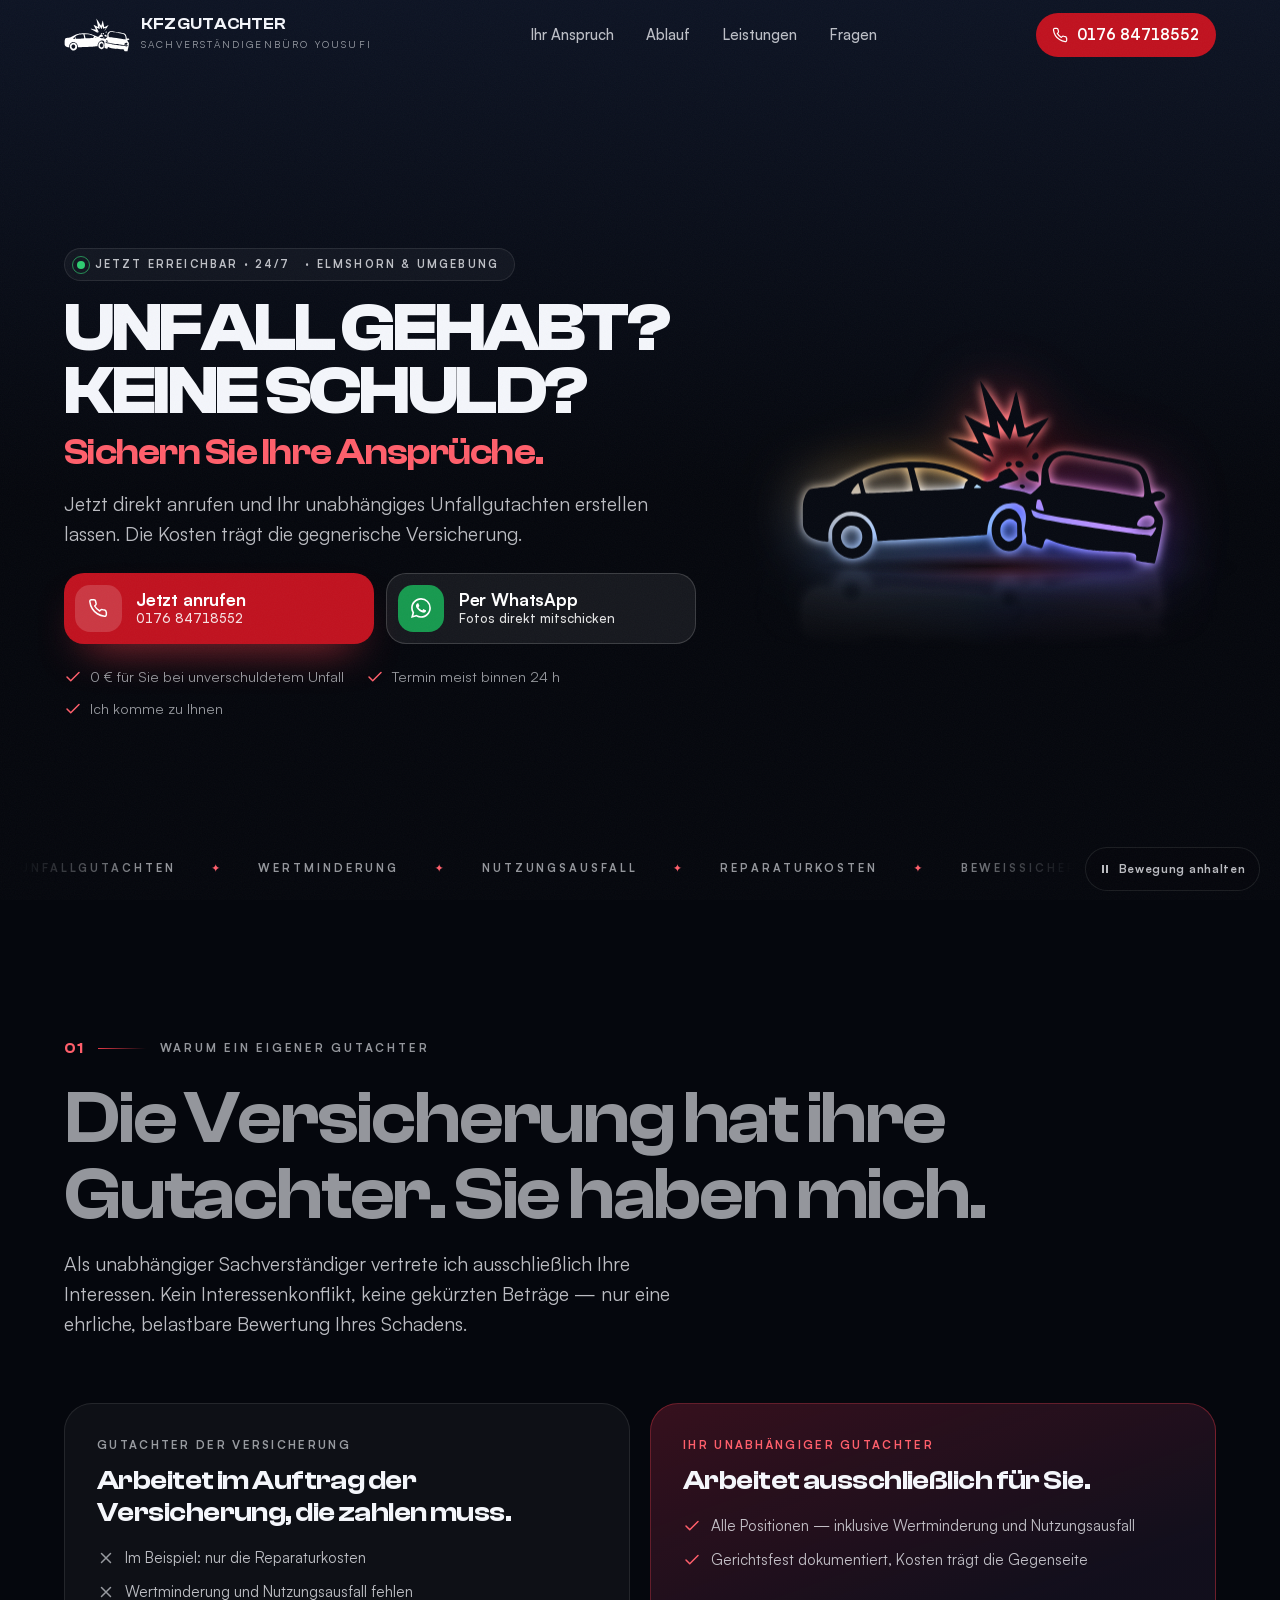
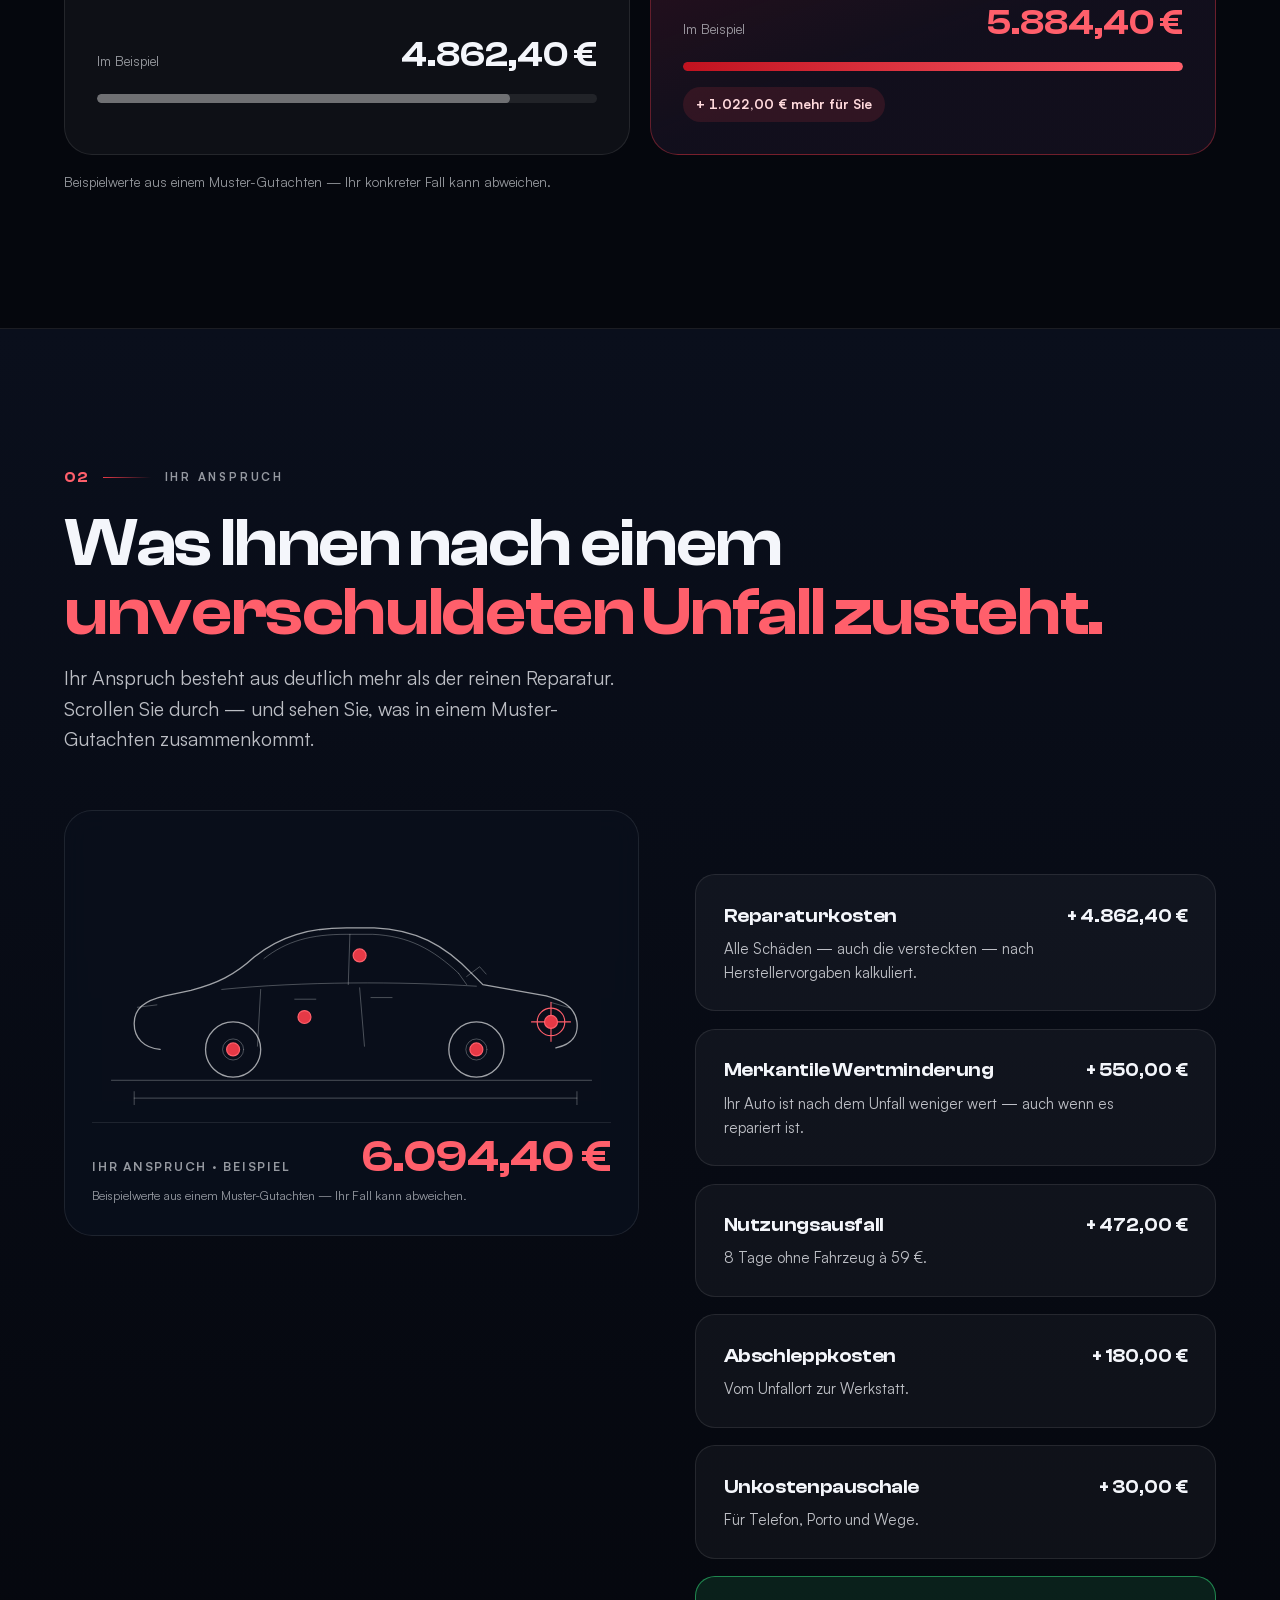
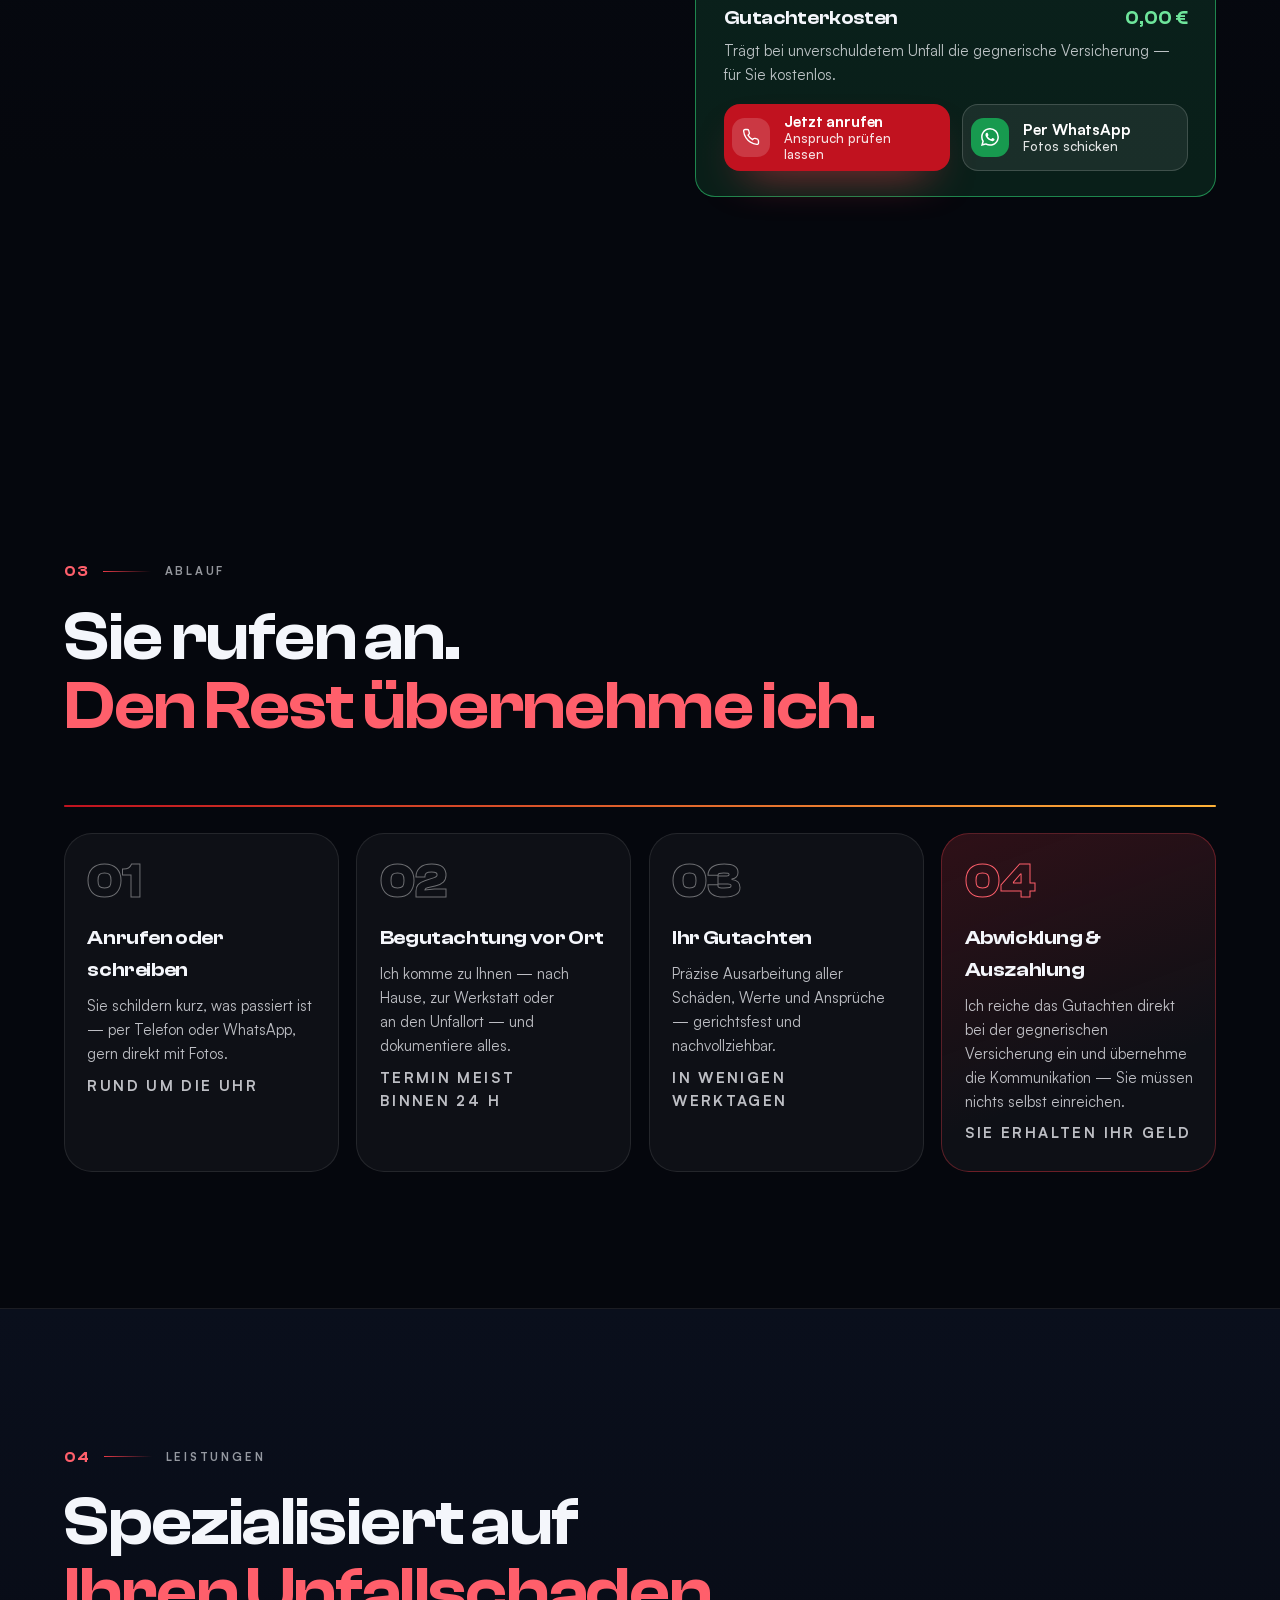
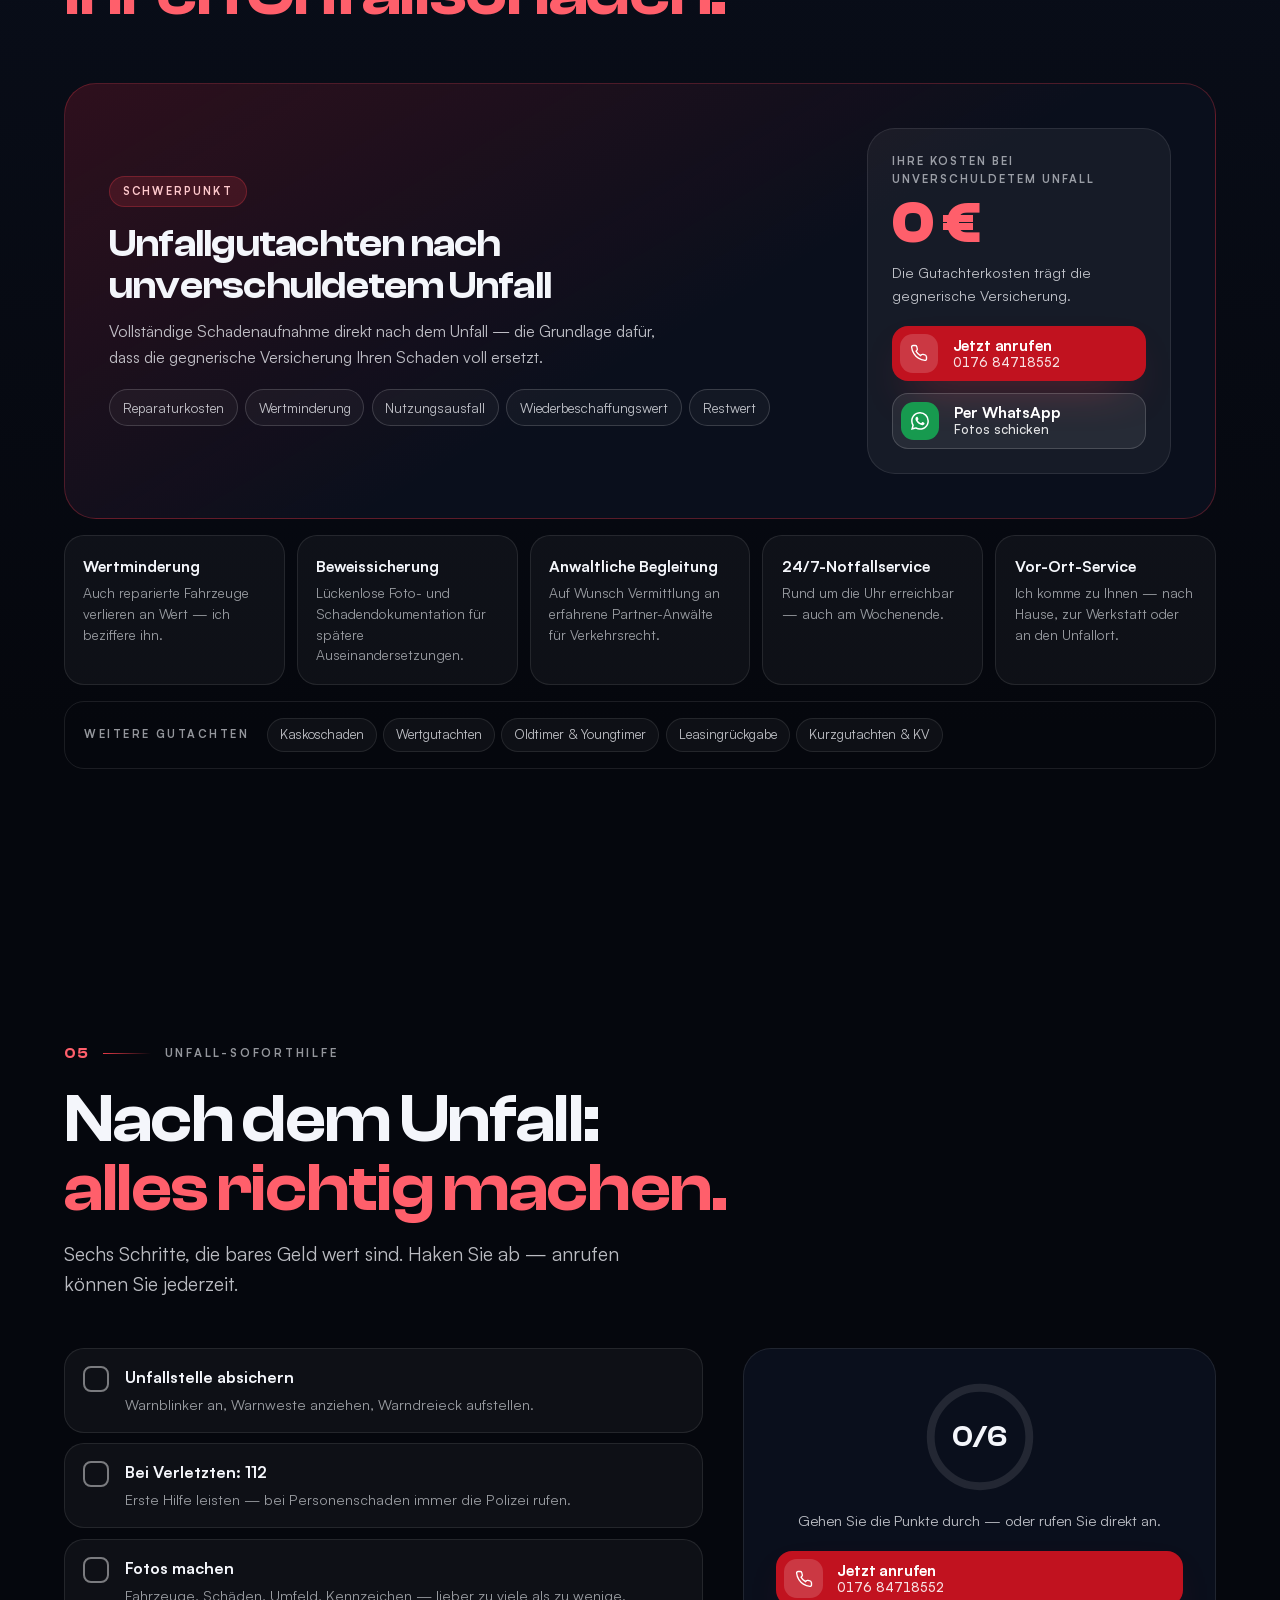
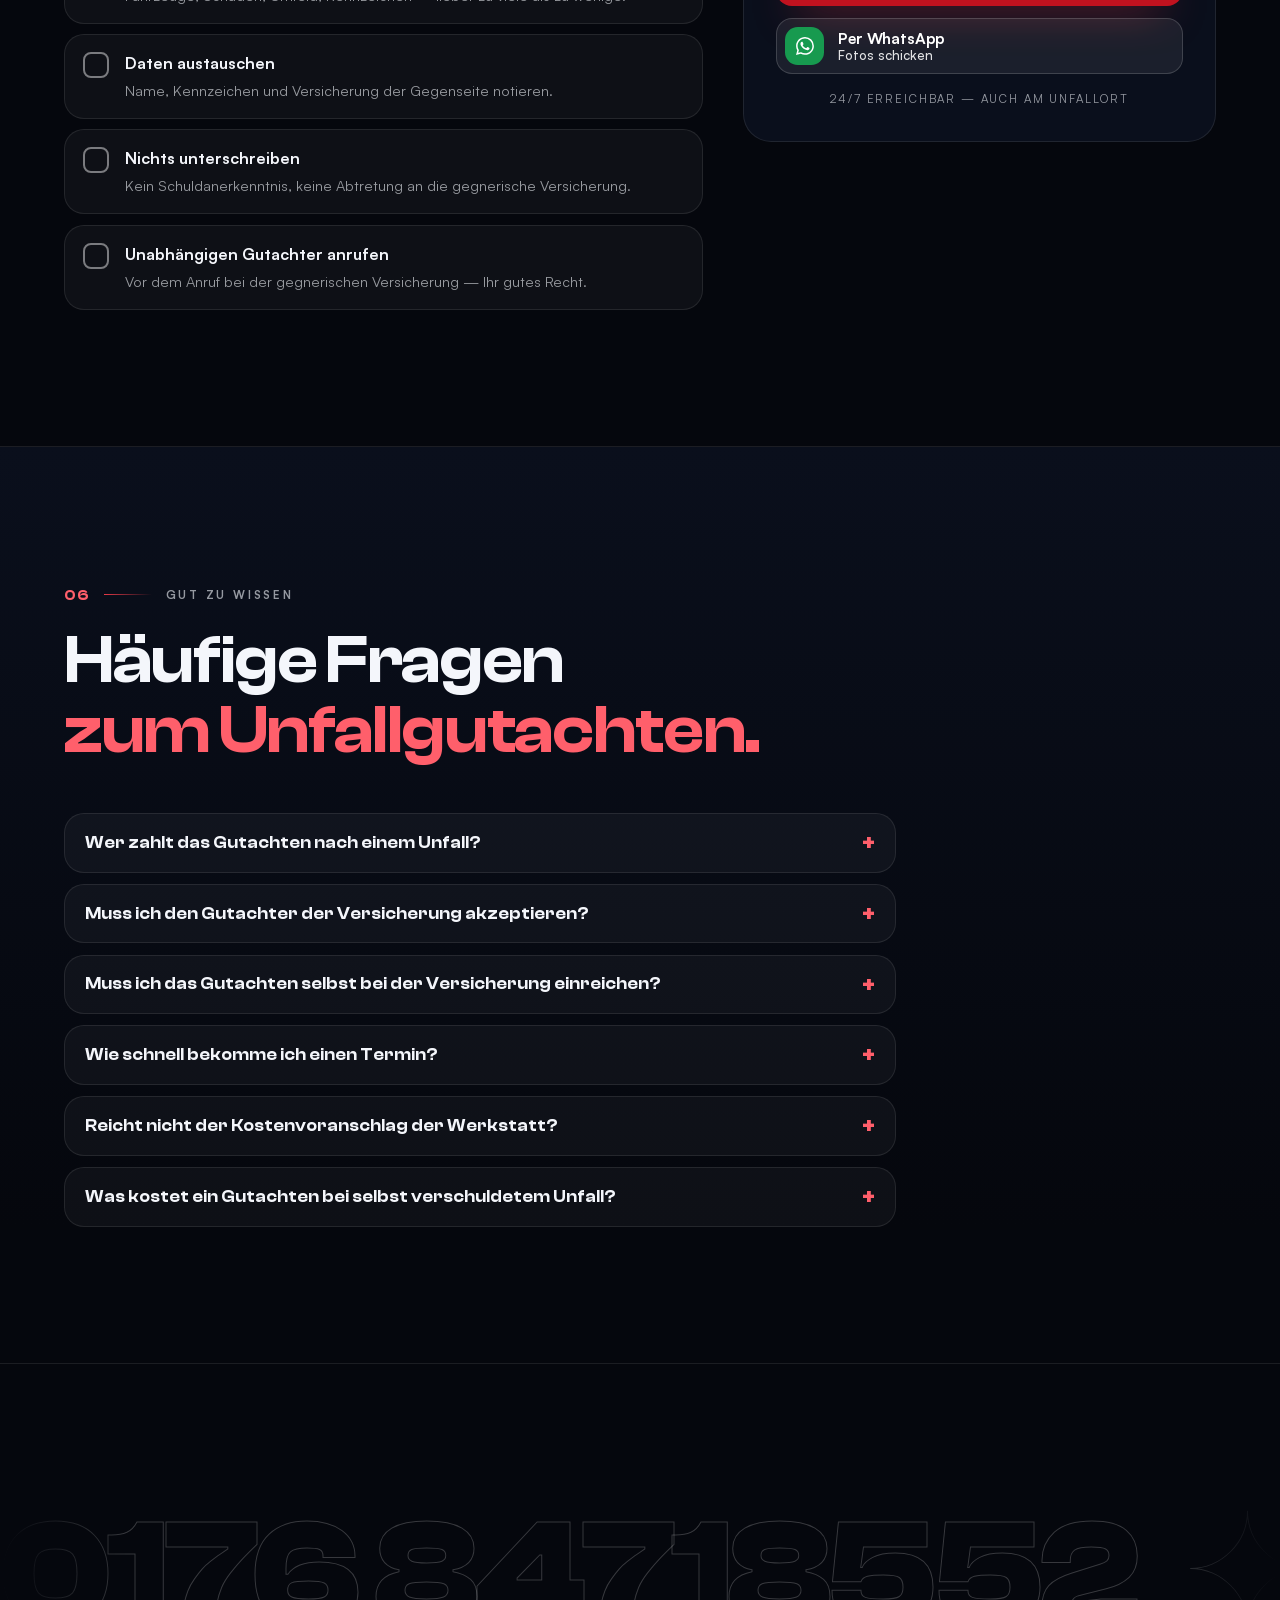
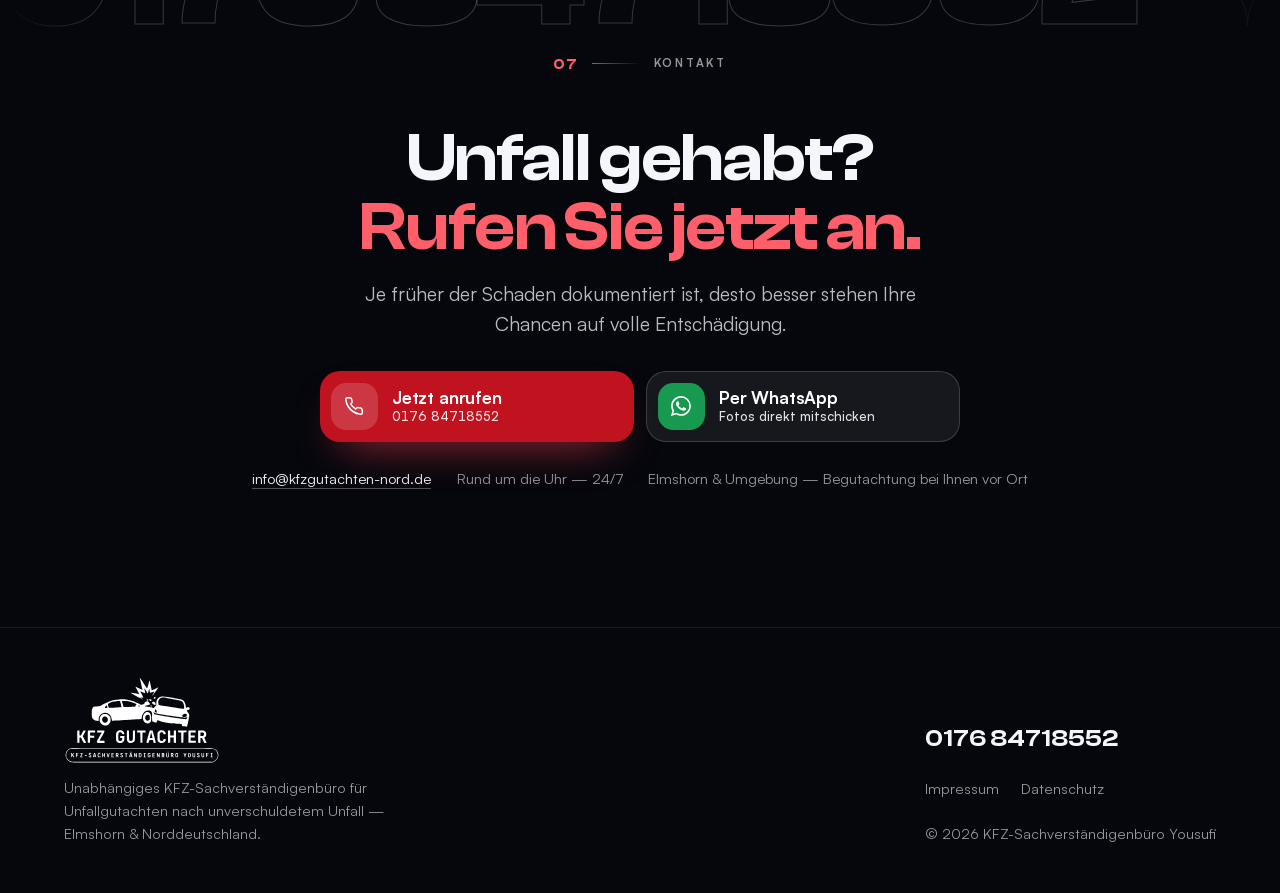
==== commit b48fa952: "Variante B: Barrierefreiheit (Kontrast, Bewegung anhalten, Fokus, Summenleiste mobil) Co-Authored-By" ====
--- a/variante-b/index.html
+++ b/variante-b/index.html
@@ -30,7 +30,7 @@
 
   <header class="nav">
     <div class="wrap nav-in">
-      <a href="./" class="brand" aria-label="KFZ-Gutachter Yousufi — zur Startseite">
+      <a href="./" class="brand">
         <img src="assets/logo.svg" alt="" width="66" height="34" />
         <span><span class="brand-name">KFZ GUTACHTER</span><span class="brand-sub">Sachverständigenbüro Yousufi</span></span>
       </a>
@@ -44,7 +44,7 @@
     </div>
   </header>
 
-  <main id="main">
+  <main id="main" tabindex="-1">
 
     <!-- ================= EINSTIEG: Kontakt zuerst ================= -->
     <section class="hero" aria-labelledby="hero-title">
@@ -60,7 +60,7 @@
           <div class="rv d2">
         <div class="cta-row" data-hero-cta>
           <a href="tel:+4917684718552" class="cta cta--call"><span class="cta-ico" aria-hidden="true"><svg width="20" height="20" viewBox="0 0 24 24" fill="none" stroke="currentColor" stroke-width="1.8" stroke-linecap="round" stroke-linejoin="round" aria-hidden="true"><path d="M22 16.9v3a2 2 0 01-2.2 2 19.8 19.8 0 01-8.6-3 19.5 19.5 0 01-6-6 19.8 19.8 0 01-3-8.6A2 2 0 014.1 2h3a2 2 0 012 1.7c.1.9.3 1.8.6 2.6a2 2 0 01-.5 2.1L8 9.6a16 16 0 006 6l1.2-1.2a2 2 0 012.1-.5c.8.3 1.7.5 2.6.6a2 2 0 011.7 2z"/></svg></span><span class="cta-txt"><strong>Jetzt anrufen</strong><small class="tnum">0176 84718552</small></span></a>
-          <a href="https://wa.me/4917684718552?text=Hallo%2C%20ich%20hatte%20einen%20Unfall%20und%20m%C3%B6chte%20ein%20Unfallgutachten%20anfragen." target="_blank" rel="noopener" class="cta cta--wa"><span class="cta-ico" aria-hidden="true"><svg width="20" height="20" viewBox="0 0 16 16" fill="currentColor" aria-hidden="true"><path d="M13.601 2.326A7.85 7.85 0 0 0 7.994 0C3.627 0 .068 3.558.064 7.926c0 1.399.366 2.76 1.057 3.965L0 16l4.204-1.102a7.9 7.9 0 0 0 3.79.965h.004c4.368 0 7.926-3.558 7.93-7.93A7.9 7.9 0 0 0 13.6 2.326zM7.994 14.521a6.6 6.6 0 0 1-3.356-.92l-.24-.144-2.494.654.666-2.433-.156-.251a6.56 6.56 0 0 1-1.007-3.505c0-3.626 2.957-6.584 6.591-6.584a6.56 6.56 0 0 1 4.66 1.931 6.56 6.56 0 0 1 1.928 4.66c-.004 3.639-2.961 6.592-6.592 6.592m3.615-4.934c-.197-.099-1.17-.578-1.353-.646-.182-.065-.315-.099-.445.099-.133.197-.513.646-.627.775-.114.133-.232.148-.43.05-.197-.1-.836-.308-1.592-.985-.59-.525-.985-1.175-1.103-1.372-.114-.198-.011-.304.088-.403.087-.088.197-.232.296-.346.1-.114.133-.198.198-.33.065-.134.034-.248-.015-.347-.05-.099-.445-1.076-.612-1.47-.16-.389-.323-.335-.445-.34-.114-.007-.247-.007-.38-.007a.73.73 0 0 0-.529.247c-.182.198-.691.677-.691 1.654s.71 1.916.81 2.049c.098.133 1.394 2.132 3.383 2.992.47.205.84.326 1.129.418.475.152.904.129 1.246.08.38-.058 1.171-.48 1.338-.943.164-.464.164-.86.114-.943-.049-.084-.182-.133-.38-.232"/></svg></span><span class="cta-txt"><strong>Per WhatsApp</strong><small>Fotos direkt mitschicken</small></span></a>
+          <a href="https://wa.me/4917684718552?text=Hallo%2C%20ich%20hatte%20einen%20Unfall%20und%20m%C3%B6chte%20ein%20Unfallgutachten%20anfragen." target="_blank" rel="noopener" class="cta cta--wa"><span class="cta-ico" aria-hidden="true"><svg width="20" height="20" viewBox="0 0 16 16" fill="currentColor" aria-hidden="true"><path d="M13.601 2.326A7.85 7.85 0 0 0 7.994 0C3.627 0 .068 3.558.064 7.926c0 1.399.366 2.76 1.057 3.965L0 16l4.204-1.102a7.9 7.9 0 0 0 3.79.965h.004c4.368 0 7.926-3.558 7.93-7.93A7.9 7.9 0 0 0 13.6 2.326zM7.994 14.521a6.6 6.6 0 0 1-3.356-.92l-.24-.144-2.494.654.666-2.433-.156-.251a6.56 6.56 0 0 1-1.007-3.505c0-3.626 2.957-6.584 6.591-6.584a6.56 6.56 0 0 1 4.66 1.931 6.56 6.56 0 0 1 1.928 4.66c-.004 3.639-2.961 6.592-6.592 6.592m3.615-4.934c-.197-.099-1.17-.578-1.353-.646-.182-.065-.315-.099-.445.099-.133.197-.513.646-.627.775-.114.133-.232.148-.43.05-.197-.1-.836-.308-1.592-.985-.59-.525-.985-1.175-1.103-1.372-.114-.198-.011-.304.088-.403.087-.088.197-.232.296-.346.1-.114.133-.198.198-.33.065-.134.034-.248-.015-.347-.05-.099-.445-1.076-.612-1.47-.16-.389-.323-.335-.445-.34-.114-.007-.247-.007-.38-.007a.73.73 0 0 0-.529.247c-.182.198-.691.677-.691 1.654s.71 1.916.81 2.049c.098.133 1.394 2.132 3.383 2.992.47.205.84.326 1.129.418.475.152.904.129 1.246.08.38-.058 1.171-.48 1.338-.943.164-.464.164-.86.114-.943-.049-.084-.182-.133-.38-.232"/></svg></span><span class="cta-txt"><strong>Per WhatsApp</strong><small>Fotos direkt mitschicken</small></span><span class="sr-only"> (öffnet in neuem Tab)</span></a>
         </div>
           </div>
           <ul class="trust rv d3">
@@ -74,7 +74,10 @@
           <canvas data-src="assets/logo.svg"></canvas>
         </div>
       </div>
-      <div class="ticker" aria-hidden="true"><div class="ticker-track"><span>Unfallgutachten</span><span>✦</span><span>Wertminderung</span><span>✦</span><span>Nutzungsausfall</span><span>✦</span><span>Reparaturkosten</span><span>✦</span><span>Beweissicherung</span><span>✦</span><span>24/7 erreichbar</span><span>✦</span></div><div class="ticker-track"><span>Unfallgutachten</span><span>✦</span><span>Wertminderung</span><span>✦</span><span>Nutzungsausfall</span><span>✦</span><span>Reparaturkosten</span><span>✦</span><span>Beweissicherung</span><span>✦</span><span>24/7 erreichbar</span><span>✦</span></div></div>
+      <div class="hero-foot">
+        <div class="ticker" aria-hidden="true"><div class="ticker-track"><span>Unfallgutachten</span><span>✦</span><span>Wertminderung</span><span>✦</span><span>Nutzungsausfall</span><span>✦</span><span>Reparaturkosten</span><span>✦</span><span>Beweissicherung</span><span>✦</span><span>24/7 erreichbar</span><span>✦</span></div><div class="ticker-track"><span>Unfallgutachten</span><span>✦</span><span>Wertminderung</span><span>✦</span><span>Nutzungsausfall</span><span>✦</span><span>Reparaturkosten</span><span>✦</span><span>Beweissicherung</span><span>✦</span><span>24/7 erreichbar</span><span>✦</span></div></div>
+        <button type="button" class="motion-toggle" data-motion-toggle aria-pressed="false"><svg class="i-pause" width="12" height="12" viewBox="0 0 24 24" fill="currentColor" aria-hidden="true"><path d="M6 4h4v16H6zM14 4h4v16h-4z"/></svg><svg class="i-play" width="12" height="12" viewBox="0 0 24 24" fill="currentColor" aria-hidden="true"><path d="M7 4l13 8-13 8z"/></svg><span data-motion-label>Bewegung anhalten</span></button>
+      </div>
     </section>
 
     <!-- ================= 01 Problem ================= -->
@@ -150,6 +153,7 @@
             <div class="scan-total"><span>Ihr Anspruch · Beispiel</span><strong class="tnum" data-total>6.094,40&nbsp;€</strong></div>
             <p class="scan-hint">Beispielwerte aus einem Muster-Gutachten — Ihr Fall kann abweichen.</p>
           </div>
+          <div class="scan-mini" aria-hidden="true"><span>Beispiel-Anspruch</span><strong class="tnum" data-total-mini>6.094,40&nbsp;€</strong></div>
           <ol class="scan-steps">
           <li class="scan-step" data-add="4862.40">
             <div class="scan-step-head"><h3>Reparaturkosten</h3><span class="amt tnum">+&nbsp;4.862,40&nbsp;€</span></div>
@@ -176,7 +180,7 @@
             <p>Trägt bei unverschuldetem Unfall die gegnerische Versicherung — für Sie kostenlos.</p>
         <div class="cta-row">
           <a href="tel:+4917684718552" class="cta cta--call cta--sm"><span class="cta-ico" aria-hidden="true"><svg width="18" height="18" viewBox="0 0 24 24" fill="none" stroke="currentColor" stroke-width="1.8" stroke-linecap="round" stroke-linejoin="round" aria-hidden="true"><path d="M22 16.9v3a2 2 0 01-2.2 2 19.8 19.8 0 01-8.6-3 19.5 19.5 0 01-6-6 19.8 19.8 0 01-3-8.6A2 2 0 014.1 2h3a2 2 0 012 1.7c.1.9.3 1.8.6 2.6a2 2 0 01-.5 2.1L8 9.6a16 16 0 006 6l1.2-1.2a2 2 0 012.1-.5c.8.3 1.7.5 2.6.6a2 2 0 011.7 2z"/></svg></span><span class="cta-txt"><strong>Jetzt anrufen</strong><small class="tnum">Anspruch prüfen lassen</small></span></a>
-          <a href="https://wa.me/4917684718552?text=Hallo%2C%20ich%20hatte%20einen%20Unfall%20und%20m%C3%B6chte%20ein%20Unfallgutachten%20anfragen." target="_blank" rel="noopener" class="cta cta--wa cta--sm"><span class="cta-ico" aria-hidden="true"><svg width="18" height="18" viewBox="0 0 16 16" fill="currentColor" aria-hidden="true"><path d="M13.601 2.326A7.85 7.85 0 0 0 7.994 0C3.627 0 .068 3.558.064 7.926c0 1.399.366 2.76 1.057 3.965L0 16l4.204-1.102a7.9 7.9 0 0 0 3.79.965h.004c4.368 0 7.926-3.558 7.93-7.93A7.9 7.9 0 0 0 13.6 2.326zM7.994 14.521a6.6 6.6 0 0 1-3.356-.92l-.24-.144-2.494.654.666-2.433-.156-.251a6.56 6.56 0 0 1-1.007-3.505c0-3.626 2.957-6.584 6.591-6.584a6.56 6.56 0 0 1 4.66 1.931 6.56 6.56 0 0 1 1.928 4.66c-.004 3.639-2.961 6.592-6.592 6.592m3.615-4.934c-.197-.099-1.17-.578-1.353-.646-.182-.065-.315-.099-.445.099-.133.197-.513.646-.627.775-.114.133-.232.148-.43.05-.197-.1-.836-.308-1.592-.985-.59-.525-.985-1.175-1.103-1.372-.114-.198-.011-.304.088-.403.087-.088.197-.232.296-.346.1-.114.133-.198.198-.33.065-.134.034-.248-.015-.347-.05-.099-.445-1.076-.612-1.47-.16-.389-.323-.335-.445-.34-.114-.007-.247-.007-.38-.007a.73.73 0 0 0-.529.247c-.182.198-.691.677-.691 1.654s.71 1.916.81 2.049c.098.133 1.394 2.132 3.383 2.992.47.205.84.326 1.129.418.475.152.904.129 1.246.08.38-.058 1.171-.48 1.338-.943.164-.464.164-.86.114-.943-.049-.084-.182-.133-.38-.232"/></svg></span><span class="cta-txt"><strong>Per WhatsApp</strong><small>Fotos schicken</small></span></a>
+          <a href="https://wa.me/4917684718552?text=Hallo%2C%20ich%20hatte%20einen%20Unfall%20und%20m%C3%B6chte%20ein%20Unfallgutachten%20anfragen." target="_blank" rel="noopener" class="cta cta--wa cta--sm"><span class="cta-ico" aria-hidden="true"><svg width="18" height="18" viewBox="0 0 16 16" fill="currentColor" aria-hidden="true"><path d="M13.601 2.326A7.85 7.85 0 0 0 7.994 0C3.627 0 .068 3.558.064 7.926c0 1.399.366 2.76 1.057 3.965L0 16l4.204-1.102a7.9 7.9 0 0 0 3.79.965h.004c4.368 0 7.926-3.558 7.93-7.93A7.9 7.9 0 0 0 13.6 2.326zM7.994 14.521a6.6 6.6 0 0 1-3.356-.92l-.24-.144-2.494.654.666-2.433-.156-.251a6.56 6.56 0 0 1-1.007-3.505c0-3.626 2.957-6.584 6.591-6.584a6.56 6.56 0 0 1 4.66 1.931 6.56 6.56 0 0 1 1.928 4.66c-.004 3.639-2.961 6.592-6.592 6.592m3.615-4.934c-.197-.099-1.17-.578-1.353-.646-.182-.065-.315-.099-.445.099-.133.197-.513.646-.627.775-.114.133-.232.148-.43.05-.197-.1-.836-.308-1.592-.985-.59-.525-.985-1.175-1.103-1.372-.114-.198-.011-.304.088-.403.087-.088.197-.232.296-.346.1-.114.133-.198.198-.33.065-.134.034-.248-.015-.347-.05-.099-.445-1.076-.612-1.47-.16-.389-.323-.335-.445-.34-.114-.007-.247-.007-.38-.007a.73.73 0 0 0-.529.247c-.182.198-.691.677-.691 1.654s.71 1.916.81 2.049c.098.133 1.394 2.132 3.383 2.992.47.205.84.326 1.129.418.475.152.904.129 1.246.08.38-.058 1.171-.48 1.338-.943.164-.464.164-.86.114-.943-.049-.084-.182-.133-.38-.232"/></svg></span><span class="cta-txt"><strong>Per WhatsApp</strong><small>Fotos schicken</small></span><span class="sr-only"> (öffnet in neuem Tab)</span></a>
         </div>
           </li>
           </ol>
@@ -216,7 +220,7 @@
             <p>Die Gutachterkosten trägt die gegnerische Versicherung.</p>
         <div class="cta-row">
           <a href="tel:+4917684718552" class="cta cta--call cta--sm"><span class="cta-ico" aria-hidden="true"><svg width="18" height="18" viewBox="0 0 24 24" fill="none" stroke="currentColor" stroke-width="1.8" stroke-linecap="round" stroke-linejoin="round" aria-hidden="true"><path d="M22 16.9v3a2 2 0 01-2.2 2 19.8 19.8 0 01-8.6-3 19.5 19.5 0 01-6-6 19.8 19.8 0 01-3-8.6A2 2 0 014.1 2h3a2 2 0 012 1.7c.1.9.3 1.8.6 2.6a2 2 0 01-.5 2.1L8 9.6a16 16 0 006 6l1.2-1.2a2 2 0 012.1-.5c.8.3 1.7.5 2.6.6a2 2 0 011.7 2z"/></svg></span><span class="cta-txt"><strong>Jetzt anrufen</strong><small class="tnum">0176 84718552</small></span></a>
-          <a href="https://wa.me/4917684718552?text=Hallo%2C%20ich%20hatte%20einen%20Unfall%20und%20m%C3%B6chte%20ein%20Unfallgutachten%20anfragen." target="_blank" rel="noopener" class="cta cta--wa cta--sm"><span class="cta-ico" aria-hidden="true"><svg width="18" height="18" viewBox="0 0 16 16" fill="currentColor" aria-hidden="true"><path d="M13.601 2.326A7.85 7.85 0 0 0 7.994 0C3.627 0 .068 3.558.064 7.926c0 1.399.366 2.76 1.057 3.965L0 16l4.204-1.102a7.9 7.9 0 0 0 3.79.965h.004c4.368 0 7.926-3.558 7.93-7.93A7.9 7.9 0 0 0 13.6 2.326zM7.994 14.521a6.6 6.6 0 0 1-3.356-.92l-.24-.144-2.494.654.666-2.433-.156-.251a6.56 6.56 0 0 1-1.007-3.505c0-3.626 2.957-6.584 6.591-6.584a6.56 6.56 0 0 1 4.66 1.931 6.56 6.56 0 0 1 1.928 4.66c-.004 3.639-2.961 6.592-6.592 6.592m3.615-4.934c-.197-.099-1.17-.578-1.353-.646-.182-.065-.315-.099-.445.099-.133.197-.513.646-.627.775-.114.133-.232.148-.43.05-.197-.1-.836-.308-1.592-.985-.59-.525-.985-1.175-1.103-1.372-.114-.198-.011-.304.088-.403.087-.088.197-.232.296-.346.1-.114.133-.198.198-.33.065-.134.034-.248-.015-.347-.05-.099-.445-1.076-.612-1.47-.16-.389-.323-.335-.445-.34-.114-.007-.247-.007-.38-.007a.73.73 0 0 0-.529.247c-.182.198-.691.677-.691 1.654s.71 1.916.81 2.049c.098.133 1.394 2.132 3.383 2.992.47.205.84.326 1.129.418.475.152.904.129 1.246.08.38-.058 1.171-.48 1.338-.943.164-.464.164-.86.114-.943-.049-.084-.182-.133-.38-.232"/></svg></span><span class="cta-txt"><strong>Per WhatsApp</strong><small>Fotos schicken</small></span></a>
+          <a href="https://wa.me/4917684718552?text=Hallo%2C%20ich%20hatte%20einen%20Unfall%20und%20m%C3%B6chte%20ein%20Unfallgutachten%20anfragen." target="_blank" rel="noopener" class="cta cta--wa cta--sm"><span class="cta-ico" aria-hidden="true"><svg width="18" height="18" viewBox="0 0 16 16" fill="currentColor" aria-hidden="true"><path d="M13.601 2.326A7.85 7.85 0 0 0 7.994 0C3.627 0 .068 3.558.064 7.926c0 1.399.366 2.76 1.057 3.965L0 16l4.204-1.102a7.9 7.9 0 0 0 3.79.965h.004c4.368 0 7.926-3.558 7.93-7.93A7.9 7.9 0 0 0 13.6 2.326zM7.994 14.521a6.6 6.6 0 0 1-3.356-.92l-.24-.144-2.494.654.666-2.433-.156-.251a6.56 6.56 0 0 1-1.007-3.505c0-3.626 2.957-6.584 6.591-6.584a6.56 6.56 0 0 1 4.66 1.931 6.56 6.56 0 0 1 1.928 4.66c-.004 3.639-2.961 6.592-6.592 6.592m3.615-4.934c-.197-.099-1.17-.578-1.353-.646-.182-.065-.315-.099-.445.099-.133.197-.513.646-.627.775-.114.133-.232.148-.43.05-.197-.1-.836-.308-1.592-.985-.59-.525-.985-1.175-1.103-1.372-.114-.198-.011-.304.088-.403.087-.088.197-.232.296-.346.1-.114.133-.198.198-.33.065-.134.034-.248-.015-.347-.05-.099-.445-1.076-.612-1.47-.16-.389-.323-.335-.445-.34-.114-.007-.247-.007-.38-.007a.73.73 0 0 0-.529.247c-.182.198-.691.677-.691 1.654s.71 1.916.81 2.049c.098.133 1.394 2.132 3.383 2.992.47.205.84.326 1.129.418.475.152.904.129 1.246.08.38-.058 1.171-.48 1.338-.943.164-.464.164-.86.114-.943-.049-.084-.182-.133-.38-.232"/></svg></span><span class="cta-txt"><strong>Per WhatsApp</strong><small>Fotos schicken</small></span><span class="sr-only"> (öffnet in neuem Tab)</span></a>
         </div>
           </div>
         </article>
@@ -241,7 +245,7 @@
         <h2 id="check-title" class="h2 rv">Nach dem Unfall:<br /><em>alles richtig machen.</em></h2>
         <p class="lead rv">Sechs Schritte, die bares Geld wert sind. Haken Sie ab — anrufen können Sie jederzeit.</p>
         <div class="chk-grid">
-          <div class="chk-list" data-checklist>
+          <div class="chk-list" data-checklist role="group" aria-labelledby="check-title">
           <label class="chk rv"><input type="checkbox" /><span class="chk-box" aria-hidden="true"><svg width="15" height="15" viewBox="0 0 24 24" fill="none" stroke="currentColor" stroke-width="3" stroke-linecap="round" stroke-linejoin="round"><path d="M20 6L9 17l-5-5"/></svg></span><span class="chk-text"><span class="chk-title">Unfallstelle absichern</span><span class="chk-desc">Warnblinker an, Warnweste anziehen, Warndreieck aufstellen.</span></span></label>
           <label class="chk rv d1"><input type="checkbox" /><span class="chk-box" aria-hidden="true"><svg width="15" height="15" viewBox="0 0 24 24" fill="none" stroke="currentColor" stroke-width="3" stroke-linecap="round" stroke-linejoin="round"><path d="M20 6L9 17l-5-5"/></svg></span><span class="chk-text"><span class="chk-title">Bei Verletzten: 112</span><span class="chk-desc">Erste Hilfe leisten — bei Personenschaden immer die Polizei rufen.</span></span></label>
           <label class="chk rv d2"><input type="checkbox" /><span class="chk-box" aria-hidden="true"><svg width="15" height="15" viewBox="0 0 24 24" fill="none" stroke="currentColor" stroke-width="3" stroke-linecap="round" stroke-linejoin="round"><path d="M20 6L9 17l-5-5"/></svg></span><span class="chk-text"><span class="chk-title">Fotos machen</span><span class="chk-desc">Fahrzeuge, Schäden, Umfeld, Kennzeichen — lieber zu viele als zu wenige.</span></span></label>
@@ -257,7 +261,7 @@
             <p class="chk-status" data-chk-status aria-live="polite">Gehen Sie die Punkte durch — oder rufen Sie direkt an.</p>
         <div class="cta-row">
           <a href="tel:+4917684718552" class="cta cta--call cta--sm"><span class="cta-ico" aria-hidden="true"><svg width="18" height="18" viewBox="0 0 24 24" fill="none" stroke="currentColor" stroke-width="1.8" stroke-linecap="round" stroke-linejoin="round" aria-hidden="true"><path d="M22 16.9v3a2 2 0 01-2.2 2 19.8 19.8 0 01-8.6-3 19.5 19.5 0 01-6-6 19.8 19.8 0 01-3-8.6A2 2 0 014.1 2h3a2 2 0 012 1.7c.1.9.3 1.8.6 2.6a2 2 0 01-.5 2.1L8 9.6a16 16 0 006 6l1.2-1.2a2 2 0 012.1-.5c.8.3 1.7.5 2.6.6a2 2 0 011.7 2z"/></svg></span><span class="cta-txt"><strong>Jetzt anrufen</strong><small class="tnum">0176 84718552</small></span></a>
-          <a href="https://wa.me/4917684718552?text=Hallo%2C%20ich%20hatte%20einen%20Unfall%20und%20m%C3%B6chte%20ein%20Unfallgutachten%20anfragen." target="_blank" rel="noopener" class="cta cta--wa cta--sm"><span class="cta-ico" aria-hidden="true"><svg width="18" height="18" viewBox="0 0 16 16" fill="currentColor" aria-hidden="true"><path d="M13.601 2.326A7.85 7.85 0 0 0 7.994 0C3.627 0 .068 3.558.064 7.926c0 1.399.366 2.76 1.057 3.965L0 16l4.204-1.102a7.9 7.9 0 0 0 3.79.965h.004c4.368 0 7.926-3.558 7.93-7.93A7.9 7.9 0 0 0 13.6 2.326zM7.994 14.521a6.6 6.6 0 0 1-3.356-.92l-.24-.144-2.494.654.666-2.433-.156-.251a6.56 6.56 0 0 1-1.007-3.505c0-3.626 2.957-6.584 6.591-6.584a6.56 6.56 0 0 1 4.66 1.931 6.56 6.56 0 0 1 1.928 4.66c-.004 3.639-2.961 6.592-6.592 6.592m3.615-4.934c-.197-.099-1.17-.578-1.353-.646-.182-.065-.315-.099-.445.099-.133.197-.513.646-.627.775-.114.133-.232.148-.43.05-.197-.1-.836-.308-1.592-.985-.59-.525-.985-1.175-1.103-1.372-.114-.198-.011-.304.088-.403.087-.088.197-.232.296-.346.1-.114.133-.198.198-.33.065-.134.034-.248-.015-.347-.05-.099-.445-1.076-.612-1.47-.16-.389-.323-.335-.445-.34-.114-.007-.247-.007-.38-.007a.73.73 0 0 0-.529.247c-.182.198-.691.677-.691 1.654s.71 1.916.81 2.049c.098.133 1.394 2.132 3.383 2.992.47.205.84.326 1.129.418.475.152.904.129 1.246.08.38-.058 1.171-.48 1.338-.943.164-.464.164-.86.114-.943-.049-.084-.182-.133-.38-.232"/></svg></span><span class="cta-txt"><strong>Per WhatsApp</strong><small>Fotos schicken</small></span></a>
+          <a href="https://wa.me/4917684718552?text=Hallo%2C%20ich%20hatte%20einen%20Unfall%20und%20m%C3%B6chte%20ein%20Unfallgutachten%20anfragen." target="_blank" rel="noopener" class="cta cta--wa cta--sm"><span class="cta-ico" aria-hidden="true"><svg width="18" height="18" viewBox="0 0 16 16" fill="currentColor" aria-hidden="true"><path d="M13.601 2.326A7.85 7.85 0 0 0 7.994 0C3.627 0 .068 3.558.064 7.926c0 1.399.366 2.76 1.057 3.965L0 16l4.204-1.102a7.9 7.9 0 0 0 3.79.965h.004c4.368 0 7.926-3.558 7.93-7.93A7.9 7.9 0 0 0 13.6 2.326zM7.994 14.521a6.6 6.6 0 0 1-3.356-.92l-.24-.144-2.494.654.666-2.433-.156-.251a6.56 6.56 0 0 1-1.007-3.505c0-3.626 2.957-6.584 6.591-6.584a6.56 6.56 0 0 1 4.66 1.931 6.56 6.56 0 0 1 1.928 4.66c-.004 3.639-2.961 6.592-6.592 6.592m3.615-4.934c-.197-.099-1.17-.578-1.353-.646-.182-.065-.315-.099-.445.099-.133.197-.513.646-.627.775-.114.133-.232.148-.43.05-.197-.1-.836-.308-1.592-.985-.59-.525-.985-1.175-1.103-1.372-.114-.198-.011-.304.088-.403.087-.088.197-.232.296-.346.1-.114.133-.198.198-.33.065-.134.034-.248-.015-.347-.05-.099-.445-1.076-.612-1.47-.16-.389-.323-.335-.445-.34-.114-.007-.247-.007-.38-.007a.73.73 0 0 0-.529.247c-.182.198-.691.677-.691 1.654s.71 1.916.81 2.049c.098.133 1.394 2.132 3.383 2.992.47.205.84.326 1.129.418.475.152.904.129 1.246.08.38-.058 1.171-.48 1.338-.943.164-.464.164-.86.114-.943-.049-.084-.182-.133-.38-.232"/></svg></span><span class="cta-txt"><strong>Per WhatsApp</strong><small>Fotos schicken</small></span><span class="sr-only"> (öffnet in neuem Tab)</span></a>
         </div>
             <p class="note">24/7 erreichbar — auch am Unfallort</p>
           </aside>
@@ -268,15 +272,15 @@
     <!-- ================= 06 Fragen ================= -->
     <section class="section section--alt" id="fragen" aria-labelledby="faq-title">
       <div class="wrap">
-        <p class="kicker rv"><b>06</b><i></i>Häufige Fragen</p>
-        <h2 id="faq-title" class="h2 rv">Gut zu wissen.</h2>
+        <p class="kicker rv"><b>06</b><i></i>Gut zu wissen</p>
+        <h2 id="faq-title" class="h2 rv">Häufige Fragen<br /><em>zum Unfallgutachten.</em></h2>
         <div class="faq">
-        <details class="rv"><summary>Wer zahlt das Gutachten nach einem Unfall?</summary><div class="ans"><p>Bei einem unverschuldeten Unfall (Haftpflichtschaden) trägt die gegnerische Versicherung die Kosten des Gutachtens vollständig. Für Sie entstehen keine Kosten.</p></div></details>
-        <details class="rv"><summary>Muss ich den Gutachter der Versicherung akzeptieren?</summary><div class="ans"><p>Nein. Als Geschädigter haben Sie das Recht, einen unabhängigen Sachverständigen Ihrer Wahl zu beauftragen. Der Gutachter der gegnerischen Versicherung arbeitet in deren Interesse — nicht in Ihrem.</p></div></details>
-        <details class="rv"><summary>Muss ich das Gutachten selbst bei der Versicherung einreichen?</summary><div class="ans"><p>Nein. Ich reiche das Gutachten direkt bei der gegnerischen Versicherung ein und übernehme die Kommunikation. Eine Kopie erhalten Sie selbstverständlich auch.</p></div></details>
-        <details class="rv"><summary>Wie schnell bekomme ich einen Termin?</summary><div class="ans"><p>In der Regel innerhalb von 24 Stunden. Die Begutachtung findet an Ihrem Wunschort statt — zu Hause, in der Werkstatt oder am Unfallort. Das fertige Gutachten erhalten Sie meist innerhalb weniger Werktage.</p></div></details>
-        <details class="rv"><summary>Reicht nicht der Kostenvoranschlag der Werkstatt?</summary><div class="ans"><p>Ein Kostenvoranschlag erfasst nur die Reparaturkosten. Wertminderung, Nutzungsausfall und Wiederbeschaffungswert bleiben unberücksichtigt — Positionen, die schnell mehrere hundert Euro ausmachen. Nur bei Bagatellschäden bis ca. 750&nbsp;€ ist ein Kurzgutachten oder Kostenvoranschlag sinnvoll.</p></div></details>
-        <details class="rv"><summary>Was kostet ein Gutachten bei selbst verschuldetem Unfall?</summary><div class="ans"><p>Bei Kaskoschäden oder selbst verschuldeten Unfällen richtet sich das Honorar nach der Schadenhöhe. Die Kosten bespreche ich transparent mit Ihnen, bevor Sie beauftragen — ohne versteckte Positionen.</p></div></details>
+        <details class="rv"><summary><span>Wer zahlt das Gutachten nach einem Unfall?</span><span class="faq-plus" aria-hidden="true">+</span></summary><div class="ans"><p>Bei einem unverschuldeten Unfall (Haftpflichtschaden) trägt die gegnerische Versicherung die Kosten des Gutachtens vollständig. Für Sie entstehen keine Kosten.</p></div></details>
+        <details class="rv"><summary><span>Muss ich den Gutachter der Versicherung akzeptieren?</span><span class="faq-plus" aria-hidden="true">+</span></summary><div class="ans"><p>Nein. Als Geschädigter haben Sie das Recht, einen unabhängigen Sachverständigen Ihrer Wahl zu beauftragen. Der Gutachter der gegnerischen Versicherung arbeitet in deren Interesse — nicht in Ihrem.</p></div></details>
+        <details class="rv"><summary><span>Muss ich das Gutachten selbst bei der Versicherung einreichen?</span><span class="faq-plus" aria-hidden="true">+</span></summary><div class="ans"><p>Nein. Ich reiche das Gutachten direkt bei der gegnerischen Versicherung ein und übernehme die Kommunikation. Eine Kopie erhalten Sie selbstverständlich auch.</p></div></details>
+        <details class="rv"><summary><span>Wie schnell bekomme ich einen Termin?</span><span class="faq-plus" aria-hidden="true">+</span></summary><div class="ans"><p>In der Regel innerhalb von 24 Stunden. Die Begutachtung findet an Ihrem Wunschort statt — zu Hause, in der Werkstatt oder am Unfallort. Das fertige Gutachten erhalten Sie meist innerhalb weniger Werktage.</p></div></details>
+        <details class="rv"><summary><span>Reicht nicht der Kostenvoranschlag der Werkstatt?</span><span class="faq-plus" aria-hidden="true">+</span></summary><div class="ans"><p>Ein Kostenvoranschlag erfasst nur die Reparaturkosten. Wertminderung, Nutzungsausfall und Wiederbeschaffungswert bleiben unberücksichtigt — Positionen, die schnell mehrere hundert Euro ausmachen. Nur bei Bagatellschäden bis ca. 750&nbsp;€ ist ein Kurzgutachten oder Kostenvoranschlag sinnvoll.</p></div></details>
+        <details class="rv"><summary><span>Was kostet ein Gutachten bei selbst verschuldetem Unfall?</span><span class="faq-plus" aria-hidden="true">+</span></summary><div class="ans"><p>Bei Kaskoschäden oder selbst verschuldeten Unfällen richtet sich das Honorar nach der Schadenhöhe. Die Kosten bespreche ich transparent mit Ihnen, bevor Sie beauftragen — ohne versteckte Positionen.</p></div></details>
         </div>
       </div>
     </section>
@@ -291,7 +295,7 @@
         <div class="rv d2">
         <div class="cta-row">
           <a href="tel:+4917684718552" class="cta cta--call"><span class="cta-ico" aria-hidden="true"><svg width="20" height="20" viewBox="0 0 24 24" fill="none" stroke="currentColor" stroke-width="1.8" stroke-linecap="round" stroke-linejoin="round" aria-hidden="true"><path d="M22 16.9v3a2 2 0 01-2.2 2 19.8 19.8 0 01-8.6-3 19.5 19.5 0 01-6-6 19.8 19.8 0 01-3-8.6A2 2 0 014.1 2h3a2 2 0 012 1.7c.1.9.3 1.8.6 2.6a2 2 0 01-.5 2.1L8 9.6a16 16 0 006 6l1.2-1.2a2 2 0 012.1-.5c.8.3 1.7.5 2.6.6a2 2 0 011.7 2z"/></svg></span><span class="cta-txt"><strong>Jetzt anrufen</strong><small class="tnum">0176 84718552</small></span></a>
-          <a href="https://wa.me/4917684718552?text=Hallo%2C%20ich%20hatte%20einen%20Unfall%20und%20m%C3%B6chte%20ein%20Unfallgutachten%20anfragen." target="_blank" rel="noopener" class="cta cta--wa"><span class="cta-ico" aria-hidden="true"><svg width="20" height="20" viewBox="0 0 16 16" fill="currentColor" aria-hidden="true"><path d="M13.601 2.326A7.85 7.85 0 0 0 7.994 0C3.627 0 .068 3.558.064 7.926c0 1.399.366 2.76 1.057 3.965L0 16l4.204-1.102a7.9 7.9 0 0 0 3.79.965h.004c4.368 0 7.926-3.558 7.93-7.93A7.9 7.9 0 0 0 13.6 2.326zM7.994 14.521a6.6 6.6 0 0 1-3.356-.92l-.24-.144-2.494.654.666-2.433-.156-.251a6.56 6.56 0 0 1-1.007-3.505c0-3.626 2.957-6.584 6.591-6.584a6.56 6.56 0 0 1 4.66 1.931 6.56 6.56 0 0 1 1.928 4.66c-.004 3.639-2.961 6.592-6.592 6.592m3.615-4.934c-.197-.099-1.17-.578-1.353-.646-.182-.065-.315-.099-.445.099-.133.197-.513.646-.627.775-.114.133-.232.148-.43.05-.197-.1-.836-.308-1.592-.985-.59-.525-.985-1.175-1.103-1.372-.114-.198-.011-.304.088-.403.087-.088.197-.232.296-.346.1-.114.133-.198.198-.33.065-.134.034-.248-.015-.347-.05-.099-.445-1.076-.612-1.47-.16-.389-.323-.335-.445-.34-.114-.007-.247-.007-.38-.007a.73.73 0 0 0-.529.247c-.182.198-.691.677-.691 1.654s.71 1.916.81 2.049c.098.133 1.394 2.132 3.383 2.992.47.205.84.326 1.129.418.475.152.904.129 1.246.08.38-.058 1.171-.48 1.338-.943.164-.464.164-.86.114-.943-.049-.084-.182-.133-.38-.232"/></svg></span><span class="cta-txt"><strong>Per WhatsApp</strong><small>Fotos direkt mitschicken</small></span></a>
+          <a href="https://wa.me/4917684718552?text=Hallo%2C%20ich%20hatte%20einen%20Unfall%20und%20m%C3%B6chte%20ein%20Unfallgutachten%20anfragen." target="_blank" rel="noopener" class="cta cta--wa"><span class="cta-ico" aria-hidden="true"><svg width="20" height="20" viewBox="0 0 16 16" fill="currentColor" aria-hidden="true"><path d="M13.601 2.326A7.85 7.85 0 0 0 7.994 0C3.627 0 .068 3.558.064 7.926c0 1.399.366 2.76 1.057 3.965L0 16l4.204-1.102a7.9 7.9 0 0 0 3.79.965h.004c4.368 0 7.926-3.558 7.93-7.93A7.9 7.9 0 0 0 13.6 2.326zM7.994 14.521a6.6 6.6 0 0 1-3.356-.92l-.24-.144-2.494.654.666-2.433-.156-.251a6.56 6.56 0 0 1-1.007-3.505c0-3.626 2.957-6.584 6.591-6.584a6.56 6.56 0 0 1 4.66 1.931 6.56 6.56 0 0 1 1.928 4.66c-.004 3.639-2.961 6.592-6.592 6.592m3.615-4.934c-.197-.099-1.17-.578-1.353-.646-.182-.065-.315-.099-.445.099-.133.197-.513.646-.627.775-.114.133-.232.148-.43.05-.197-.1-.836-.308-1.592-.985-.59-.525-.985-1.175-1.103-1.372-.114-.198-.011-.304.088-.403.087-.088.197-.232.296-.346.1-.114.133-.198.198-.33.065-.134.034-.248-.015-.347-.05-.099-.445-1.076-.612-1.47-.16-.389-.323-.335-.445-.34-.114-.007-.247-.007-.38-.007a.73.73 0 0 0-.529.247c-.182.198-.691.677-.691 1.654s.71 1.916.81 2.049c.098.133 1.394 2.132 3.383 2.992.47.205.84.326 1.129.418.475.152.904.129 1.246.08.38-.058 1.171-.48 1.338-.943.164-.464.164-.86.114-.943-.049-.084-.182-.133-.38-.232"/></svg></span><span class="cta-txt"><strong>Per WhatsApp</strong><small>Fotos direkt mitschicken</small></span><span class="sr-only"> (öffnet in neuem Tab)</span></a>
         </div>
         </div>
         <ul class="final-facts rv d3">
@@ -320,7 +324,7 @@
 
   <nav class="abar" aria-label="Schnellkontakt">
     <a class="a-call" href="tel:+4917684718552"><svg width="18" height="18" viewBox="0 0 24 24" fill="none" stroke="currentColor" stroke-width="1.8" stroke-linecap="round" stroke-linejoin="round" aria-hidden="true"><path d="M22 16.9v3a2 2 0 01-2.2 2 19.8 19.8 0 01-8.6-3 19.5 19.5 0 01-6-6 19.8 19.8 0 01-3-8.6A2 2 0 014.1 2h3a2 2 0 012 1.7c.1.9.3 1.8.6 2.6a2 2 0 01-.5 2.1L8 9.6a16 16 0 006 6l1.2-1.2a2 2 0 012.1-.5c.8.3 1.7.5 2.6.6a2 2 0 011.7 2z"/></svg>Anrufen</a>
-    <a class="a-wa" href="https://wa.me/4917684718552?text=Hallo%2C%20ich%20hatte%20einen%20Unfall%20und%20m%C3%B6chte%20ein%20Unfallgutachten%20anfragen." target="_blank" rel="noopener"><svg width="18" height="18" viewBox="0 0 16 16" fill="currentColor" aria-hidden="true"><path d="M13.601 2.326A7.85 7.85 0 0 0 7.994 0C3.627 0 .068 3.558.064 7.926c0 1.399.366 2.76 1.057 3.965L0 16l4.204-1.102a7.9 7.9 0 0 0 3.79.965h.004c4.368 0 7.926-3.558 7.93-7.93A7.9 7.9 0 0 0 13.6 2.326zM7.994 14.521a6.6 6.6 0 0 1-3.356-.92l-.24-.144-2.494.654.666-2.433-.156-.251a6.56 6.56 0 0 1-1.007-3.505c0-3.626 2.957-6.584 6.591-6.584a6.56 6.56 0 0 1 4.66 1.931 6.56 6.56 0 0 1 1.928 4.66c-.004 3.639-2.961 6.592-6.592 6.592m3.615-4.934c-.197-.099-1.17-.578-1.353-.646-.182-.065-.315-.099-.445.099-.133.197-.513.646-.627.775-.114.133-.232.148-.43.05-.197-.1-.836-.308-1.592-.985-.59-.525-.985-1.175-1.103-1.372-.114-.198-.011-.304.088-.403.087-.088.197-.232.296-.346.1-.114.133-.198.198-.33.065-.134.034-.248-.015-.347-.05-.099-.445-1.076-.612-1.47-.16-.389-.323-.335-.445-.34-.114-.007-.247-.007-.38-.007a.73.73 0 0 0-.529.247c-.182.198-.691.677-.691 1.654s.71 1.916.81 2.049c.098.133 1.394 2.132 3.383 2.992.47.205.84.326 1.129.418.475.152.904.129 1.246.08.38-.058 1.171-.48 1.338-.943.164-.464.164-.86.114-.943-.049-.084-.182-.133-.38-.232"/></svg>WhatsApp</a>
+    <a class="a-wa" href="https://wa.me/4917684718552?text=Hallo%2C%20ich%20hatte%20einen%20Unfall%20und%20m%C3%B6chte%20ein%20Unfallgutachten%20anfragen." target="_blank" rel="noopener"><svg width="18" height="18" viewBox="0 0 16 16" fill="currentColor" aria-hidden="true"><path d="M13.601 2.326A7.85 7.85 0 0 0 7.994 0C3.627 0 .068 3.558.064 7.926c0 1.399.366 2.76 1.057 3.965L0 16l4.204-1.102a7.9 7.9 0 0 0 3.79.965h.004c4.368 0 7.926-3.558 7.93-7.93A7.9 7.9 0 0 0 13.6 2.326zM7.994 14.521a6.6 6.6 0 0 1-3.356-.92l-.24-.144-2.494.654.666-2.433-.156-.251a6.56 6.56 0 0 1-1.007-3.505c0-3.626 2.957-6.584 6.591-6.584a6.56 6.56 0 0 1 4.66 1.931 6.56 6.56 0 0 1 1.928 4.66c-.004 3.639-2.961 6.592-6.592 6.592m3.615-4.934c-.197-.099-1.17-.578-1.353-.646-.182-.065-.315-.099-.445.099-.133.197-.513.646-.627.775-.114.133-.232.148-.43.05-.197-.1-.836-.308-1.592-.985-.59-.525-.985-1.175-1.103-1.372-.114-.198-.011-.304.088-.403.087-.088.197-.232.296-.346.1-.114.133-.198.198-.33.065-.134.034-.248-.015-.347-.05-.099-.445-1.076-.612-1.47-.16-.389-.323-.335-.445-.34-.114-.007-.247-.007-.38-.007a.73.73 0 0 0-.529.247c-.182.198-.691.677-.691 1.654s.71 1.916.81 2.049c.098.133 1.394 2.132 3.383 2.992.47.205.84.326 1.129.418.475.152.904.129 1.246.08.38-.058 1.171-.48 1.338-.943.164-.464.164-.86.114-.943-.049-.084-.182-.133-.38-.232"/></svg>WhatsApp<span class="sr-only"> (öffnet in neuem Tab)</span></a>
   </nav>
 </body>
 </html>
--- a/variante-b/assets/b.css
+++ b/variante-b/assets/b.css
@@ -76,7 +76,10 @@
 strong { font-weight: 700; }
 ::selection { background: var(--red-deep); color: #fff; }
 :focus-visible { outline: 2px solid var(--focus); outline-offset: 3px; border-radius: 8px; }
-[id] { scroll-margin-top: 92px; }
+html { scroll-padding-top: 6rem; }
+@media (max-width: 1023px) { html { scroll-padding-top: 8rem; } }
+@media (max-width: 767px) { html { scroll-padding-bottom: 5.5rem; } }
+main:focus { outline: none; }
 .tnum { font-variant-numeric: tabular-nums; }
 .sr-only { position: absolute; width: 1px; height: 1px; padding: 0; margin: -1px; overflow: hidden; clip: rect(0, 0, 0, 0); white-space: nowrap; border: 0; }
 .skip {
@@ -166,7 +169,7 @@
 .brand { display: flex; align-items: center; gap: 0.7rem; min-height: 44px; }
 .brand img { height: 2.1rem; width: auto; }
 .brand-name { display: block; font-family: var(--font-display); font-weight: 600; font-size: 1rem; line-height: 1; letter-spacing: -0.01em; }
-.brand-sub { display: block; margin-top: 0.3rem; font-size: 0.56rem; letter-spacing: 0.26em; text-transform: uppercase; color: var(--text-3); }
+.brand-sub { display: block; margin-top: 0.3rem; font-size: 0.62rem; letter-spacing: 0.22em; text-transform: uppercase; color: var(--text-3); }
 .nav-links { display: none; }
 @media (min-width: 960px) {
   .nav-links { display: flex; gap: 2rem; font-size: 0.92rem; font-weight: 500; color: var(--text-2); }
@@ -273,9 +276,9 @@
 
 /* ---- 01 Problem: Aussage, die beim Scrollen aufleuchtet ---------------- */
 .statement { font-family: var(--font-display); font-weight: 600; font-size: clamp(2rem, 6.4vw, 4.6rem); line-height: 1.04; letter-spacing: -0.03em; max-width: 60rem; }
-html.js-ok .statement .w { opacity: 0.16; transition: opacity 0.55s var(--ease), color 0.55s var(--ease); }
-html.js-ok .statement .w.on { opacity: 1; }
-.statement .hl { color: var(--red-soft); }
+html.js-ok .statement .w { color: var(--text-3); transition: color 0.55s var(--ease); }
+html.js-ok .statement .w.on { color: var(--text); }
+.statement .hl, html.js-ok .statement .hl.on { color: var(--red-soft); }
 
 .vs { margin-top: clamp(2.5rem, 6vw, 4rem); display: grid; gap: 1rem; }
 @media (min-width: 768px) { .vs { grid-template-columns: 1fr 1fr; gap: 1.25rem; } }
@@ -329,7 +332,7 @@
 @keyframes pulse { 0% { transform: scale(1); opacity: 1; } 100% { transform: scale(2.6); opacity: 0; } }
 .scan-total { margin-top: 0.6rem; display: flex; align-items: baseline; justify-content: space-between; gap: 1rem; border-top: 1px solid var(--line); padding-top: 0.75rem; }
 .scan-total span { font-size: 0.78rem; font-weight: 700; letter-spacing: 0.14em; text-transform: uppercase; color: var(--text-3); }
-.scan-total output { font-family: var(--font-display); font-weight: 600; font-size: clamp(1.7rem, 6vw, 2.8rem); line-height: 1; color: var(--red-soft); font-variant-numeric: tabular-nums; }
+.scan-total strong { font-family: var(--font-display); font-weight: 600; font-size: clamp(1.7rem, 6vw, 2.8rem); line-height: 1; color: var(--red-soft); font-variant-numeric: tabular-nums; }
 .scan-hint { margin-top: 0.4rem; font-size: 0.78rem; color: var(--text-3); }
 .scan-steps { display: grid; gap: 0.85rem; }
 .scan-step {
@@ -337,9 +340,8 @@
   border: 1px solid var(--line); background: var(--surface);
   transition: opacity 0.5s var(--ease), border-color 0.5s var(--ease), background-color 0.5s var(--ease);
 }
-html.js-ok .scan-step { opacity: 0.45; }
 html.js-ok .scan-step.is-active { opacity: 1; border-color: rgba(230, 57, 70, 0.45); background: rgba(230, 57, 70, 0.08); }
-html.js-ok .scan-step.is-done { opacity: 0.8; }
+html.js-ok .scan-step:not(.is-active):not(.is-done) .amt { color: var(--text-3); }
 .scan-step-head { display: flex; align-items: baseline; justify-content: space-between; gap: 1rem; }
 .scan-step h3 { font-size: 1.2rem; }
 .scan-step .amt { font-family: var(--font-display); font-weight: 600; font-size: 1.15rem; white-space: nowrap; }
@@ -409,7 +411,7 @@
 }
 .chk:hover { transform: translateY(-2px); border-color: var(--line-2); }
 .chk input { position: absolute; opacity: 0; width: 1px; height: 1px; }
-.chk-box { flex: none; display: grid; place-items: center; width: 26px; height: 26px; margin-top: 1px; border-radius: 8px; border: 2px solid var(--line-2); color: #fff; transition: background-color 0.3s var(--ease), border-color 0.3s var(--ease); }
+.chk-box { flex: none; display: grid; place-items: center; width: 26px; height: 26px; margin-top: 1px; border-radius: 8px; border: 2px solid rgba(255, 255, 255, 0.45); color: #fff; transition: background-color 0.3s var(--ease), border-color 0.3s var(--ease); }
 .chk-box svg { opacity: 0; transform: scale(0.6); transition: opacity 0.3s var(--ease), transform 0.3s var(--ease); }
 .chk input:checked + .chk-box { background: var(--red-deep); border-color: var(--red-deep); }
 .chk input:checked + .chk-box svg { opacity: 1; transform: none; }
@@ -442,8 +444,8 @@
   font-family: var(--font-display); font-weight: 600; font-size: 1.06rem; line-height: 1.3;
 }
 .faq summary::-webkit-details-marker { display: none; }
-.faq summary::after { content: "+"; flex: none; font-size: 1.6rem; line-height: 1; color: var(--red-soft); transition: transform 0.3s var(--ease); }
-.faq details[open] summary::after { transform: rotate(45deg); }
+.faq-plus { flex: none; font-size: 1.6rem; line-height: 1; color: var(--red-soft); transition: transform 0.3s var(--ease); }
+.faq details[open] .faq-plus { transform: rotate(45deg); }
 .faq .ans { padding: 0 1.25rem 1.2rem; font-size: 0.95rem; color: var(--text-2); }
 
 /* ---- 07 Abschluss: Anrufen -------------------------------------------- */
@@ -534,3 +536,41 @@
 @media (max-width: 479px) { .live-more { display: none; } }
 @media (max-width: 419px) { .brand-sub { display: none; } }
 @media (max-width: 1023px) { .scan-hint { font-size: 0.72rem; } .scan-total { margin-top: 0.4rem; padding-top: 0.55rem; } }
+
+/* ---- Bewegung anhalten (WCAG 2.2.2) ------------------------------------ */
+.hero-foot { position: absolute; inset: auto 0 0.55rem; z-index: 1; display: flex; align-items: center; gap: 0.75rem; padding-inline: var(--gutter); }
+.hero-foot .ticker { position: static; flex: 1; min-width: 0; }
+.motion-toggle {
+  flex: none; display: inline-flex; align-items: center; gap: 0.45rem;
+  min-height: 44px; padding: 0.4rem 0.85rem; border-radius: 999px;
+  border: 1px solid var(--line); background: rgba(5, 7, 13, 0.6); color: var(--text-2);
+  font: 600 0.72rem/1 var(--font-body); letter-spacing: 0.06em; cursor: pointer;
+  transition: border-color 0.3s var(--ease), color 0.3s var(--ease);
+}
+.motion-toggle:hover { border-color: var(--line-2); color: var(--text); }
+.motion-toggle .i-play { display: none; }
+html.is-still .motion-toggle .i-play { display: inline; }
+html.is-still .motion-toggle .i-pause { display: none; }
+html.is-still *, html.is-still *::before, html.is-still *::after { animation-play-state: paused !important; }
+@media (prefers-reduced-motion: reduce) { .motion-toggle { display: none; } }
+
+/* ---- Mobil: schmale klebende Summenleiste statt großem Panel (2.4.11) -- */
+.scan-mini { display: none; }
+@media (max-width: 1023px) {
+  .scan-panel { position: static; }
+  .scan-mini {
+    position: sticky; top: 4.4rem; z-index: 3;
+    display: flex; align-items: baseline; justify-content: space-between; gap: 1rem;
+    padding: 0.7rem 1rem; border-radius: 1rem;
+    border: 1px solid var(--line); background: rgba(10, 15, 28, 0.94);
+    -webkit-backdrop-filter: blur(12px); backdrop-filter: blur(12px);
+  }
+  .scan-mini span { font-size: 0.72rem; font-weight: 700; letter-spacing: 0.14em; text-transform: uppercase; color: var(--text-3); }
+  .scan-mini strong { font-family: var(--font-display); font-weight: 600; font-size: 1.35rem; color: var(--red-soft); }
+}
+
+/* ---- Sehr schmale Displays (320 px): Anruf-Button nur als Icon -------- */
+@media (max-width: 359px) {
+  .nav-call { padding-inline: 0.8rem; }
+  .nav-call .lbl { position: absolute; width: 1px; height: 1px; overflow: hidden; clip: rect(0, 0, 0, 0); white-space: nowrap; }
+}
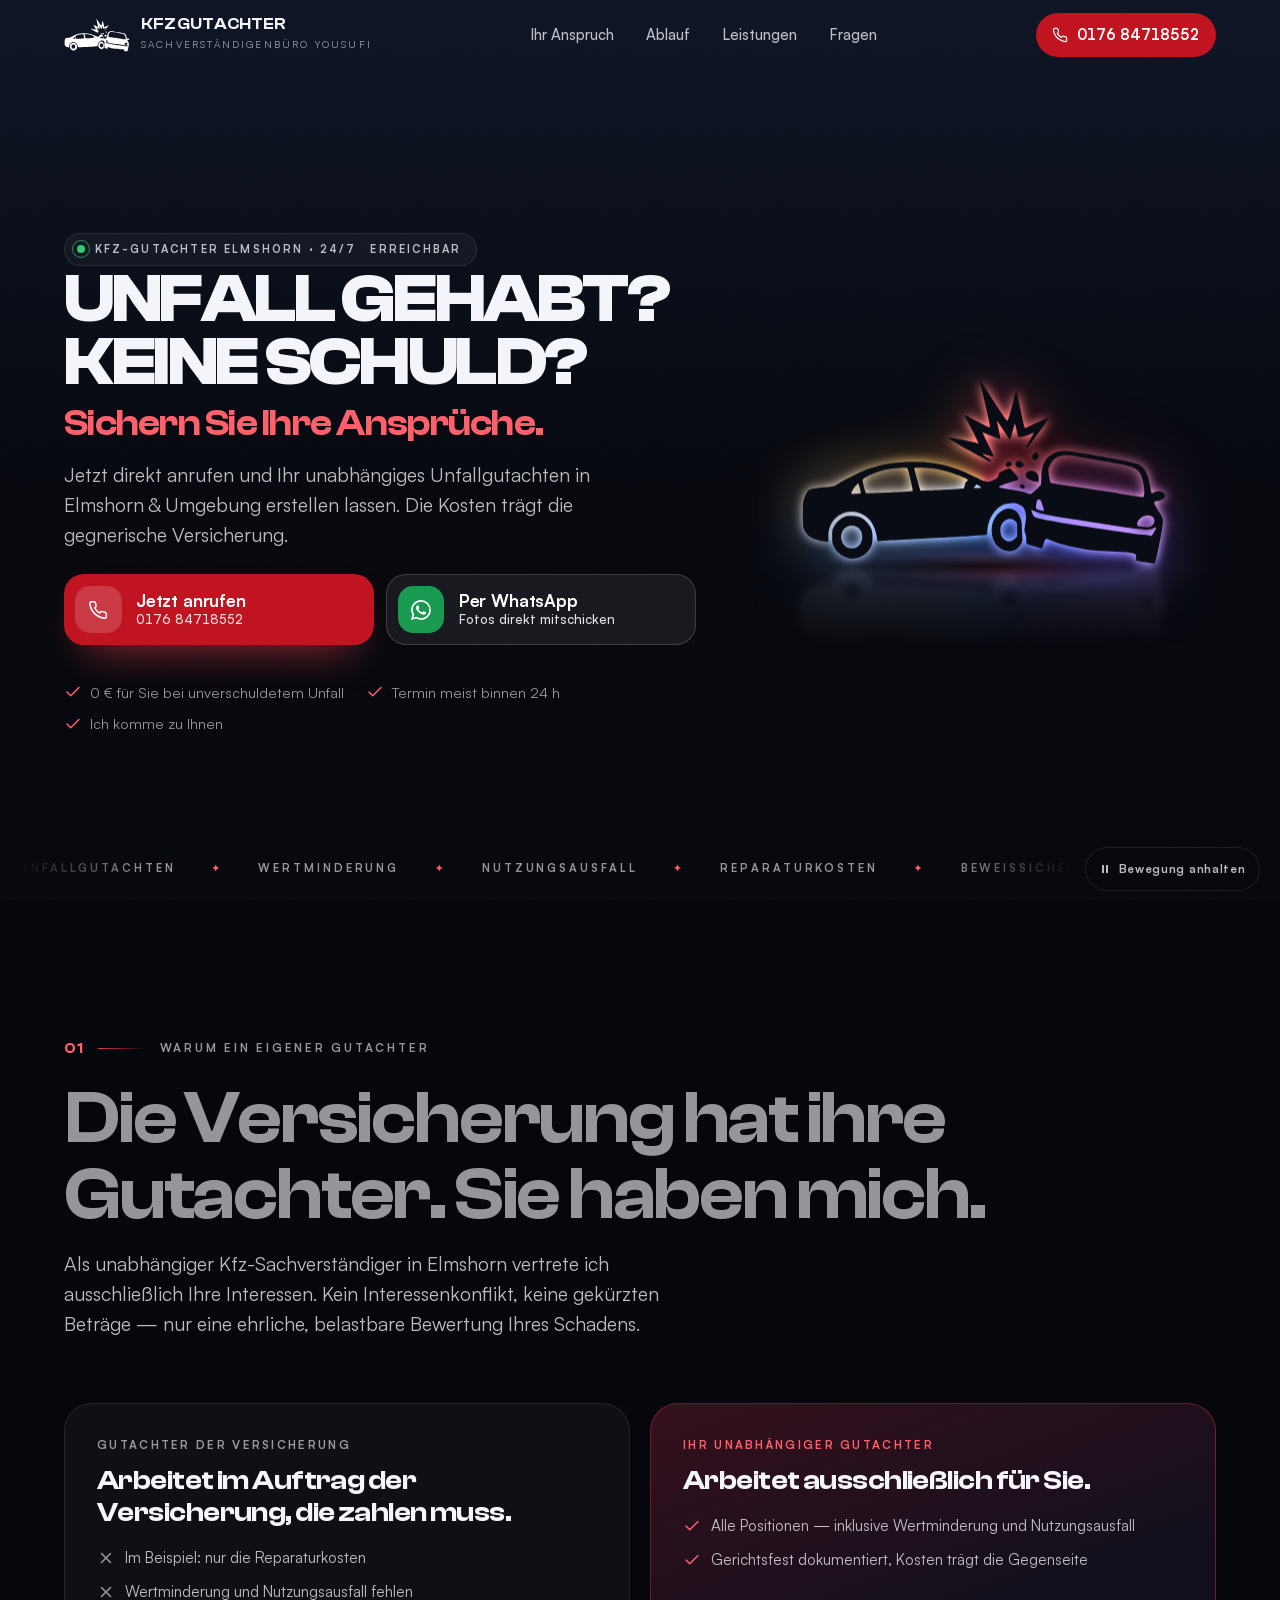
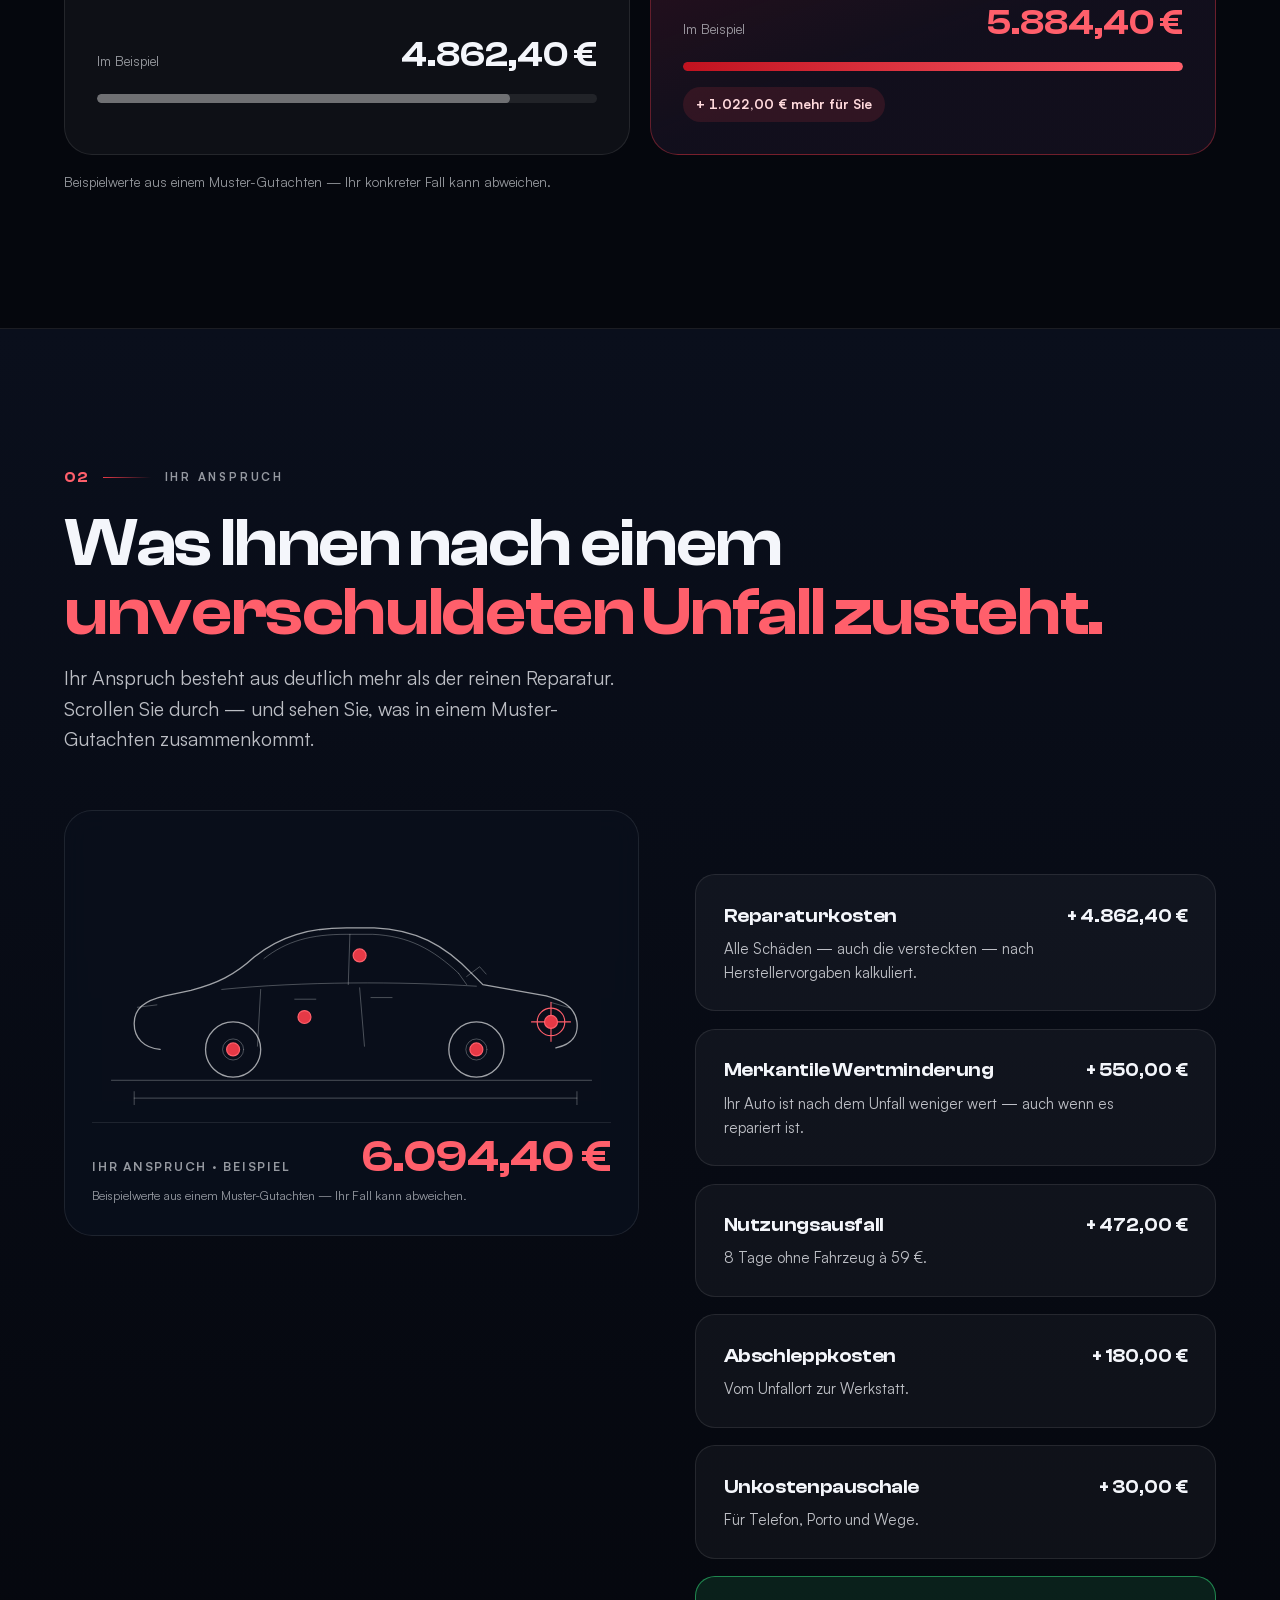
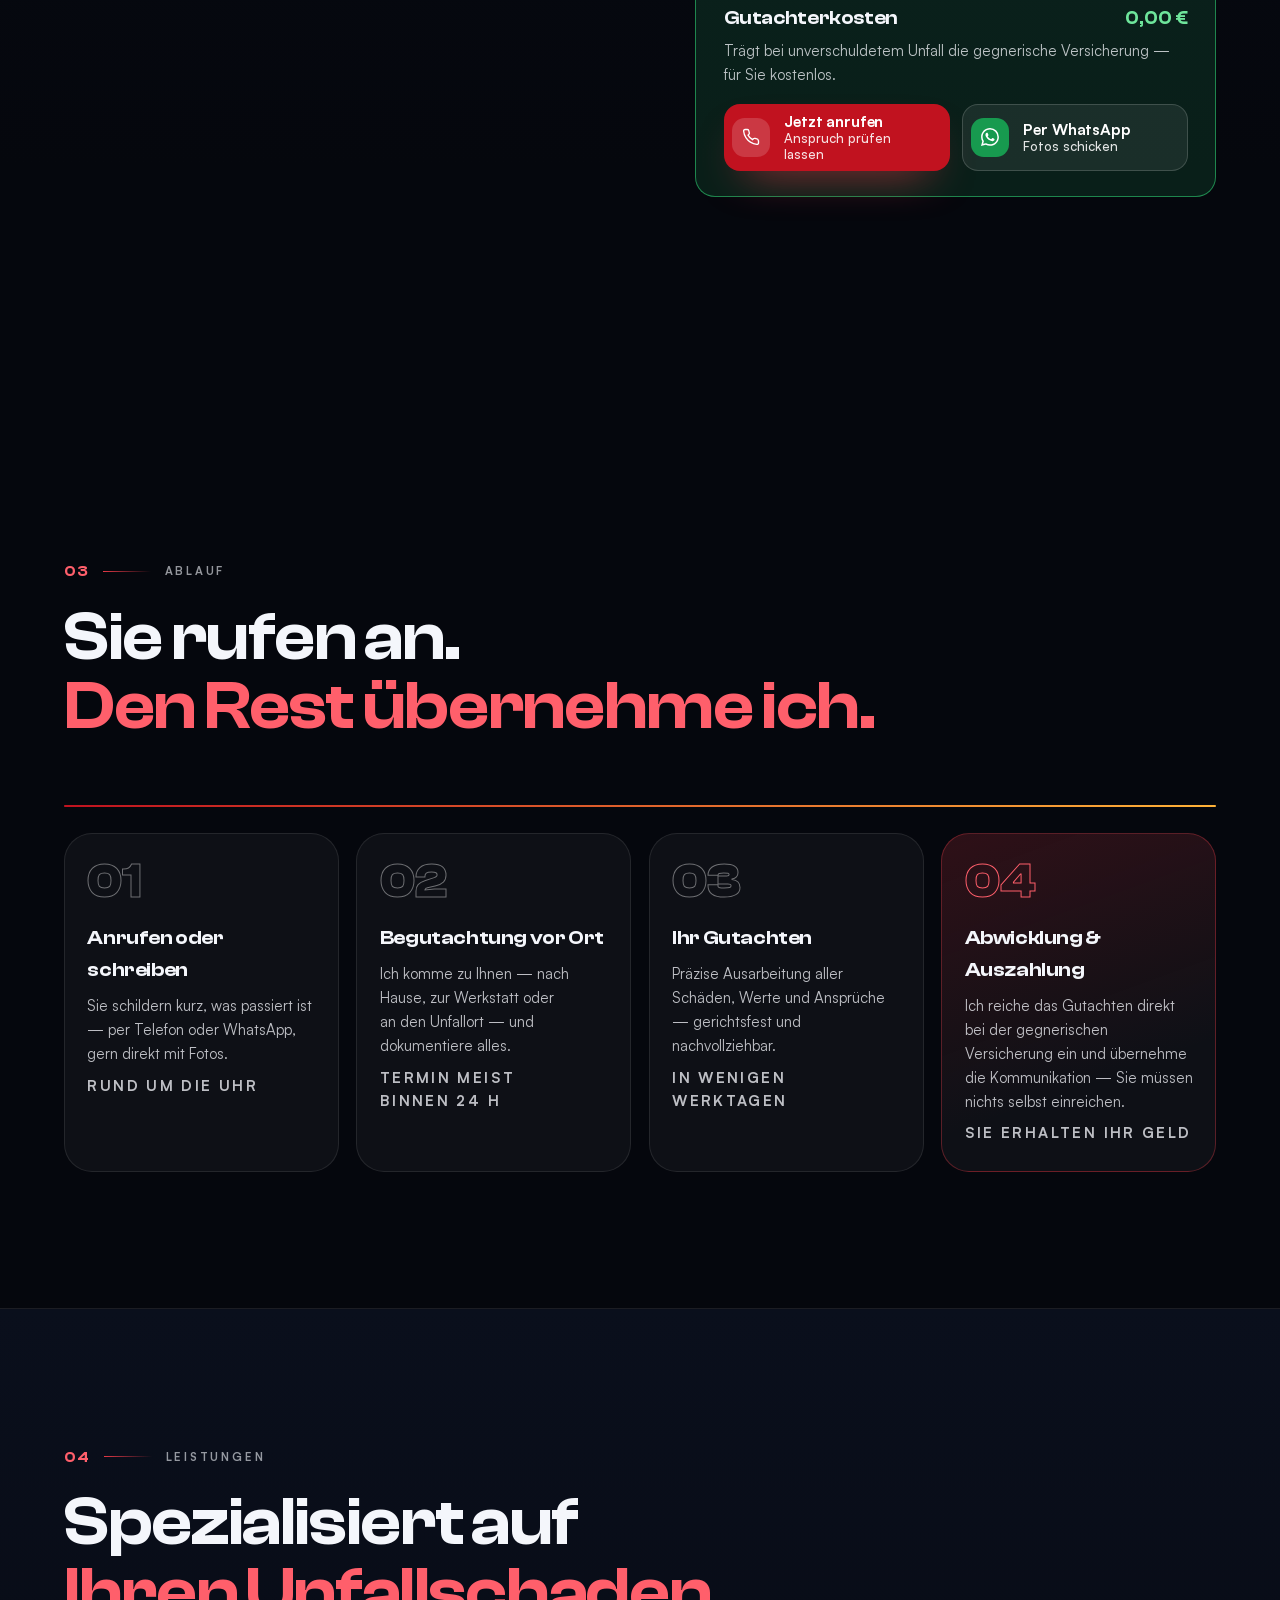
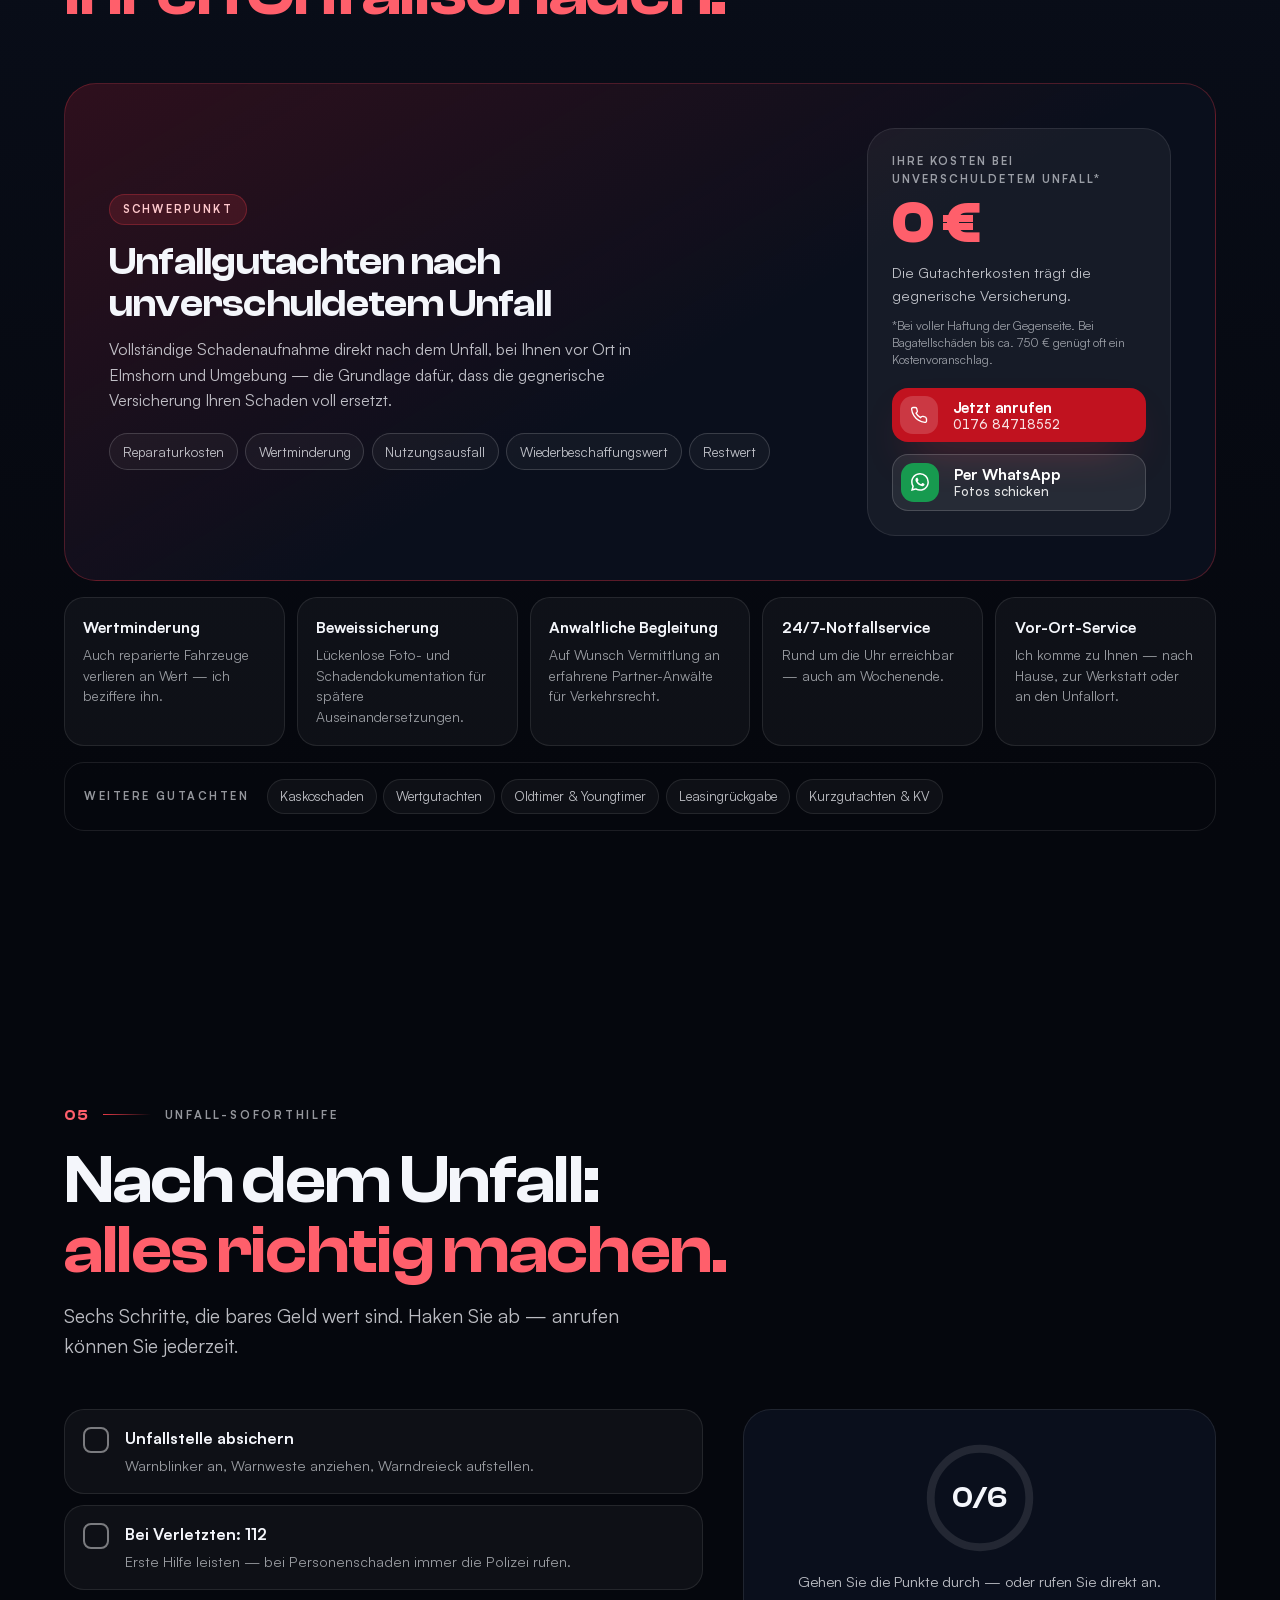
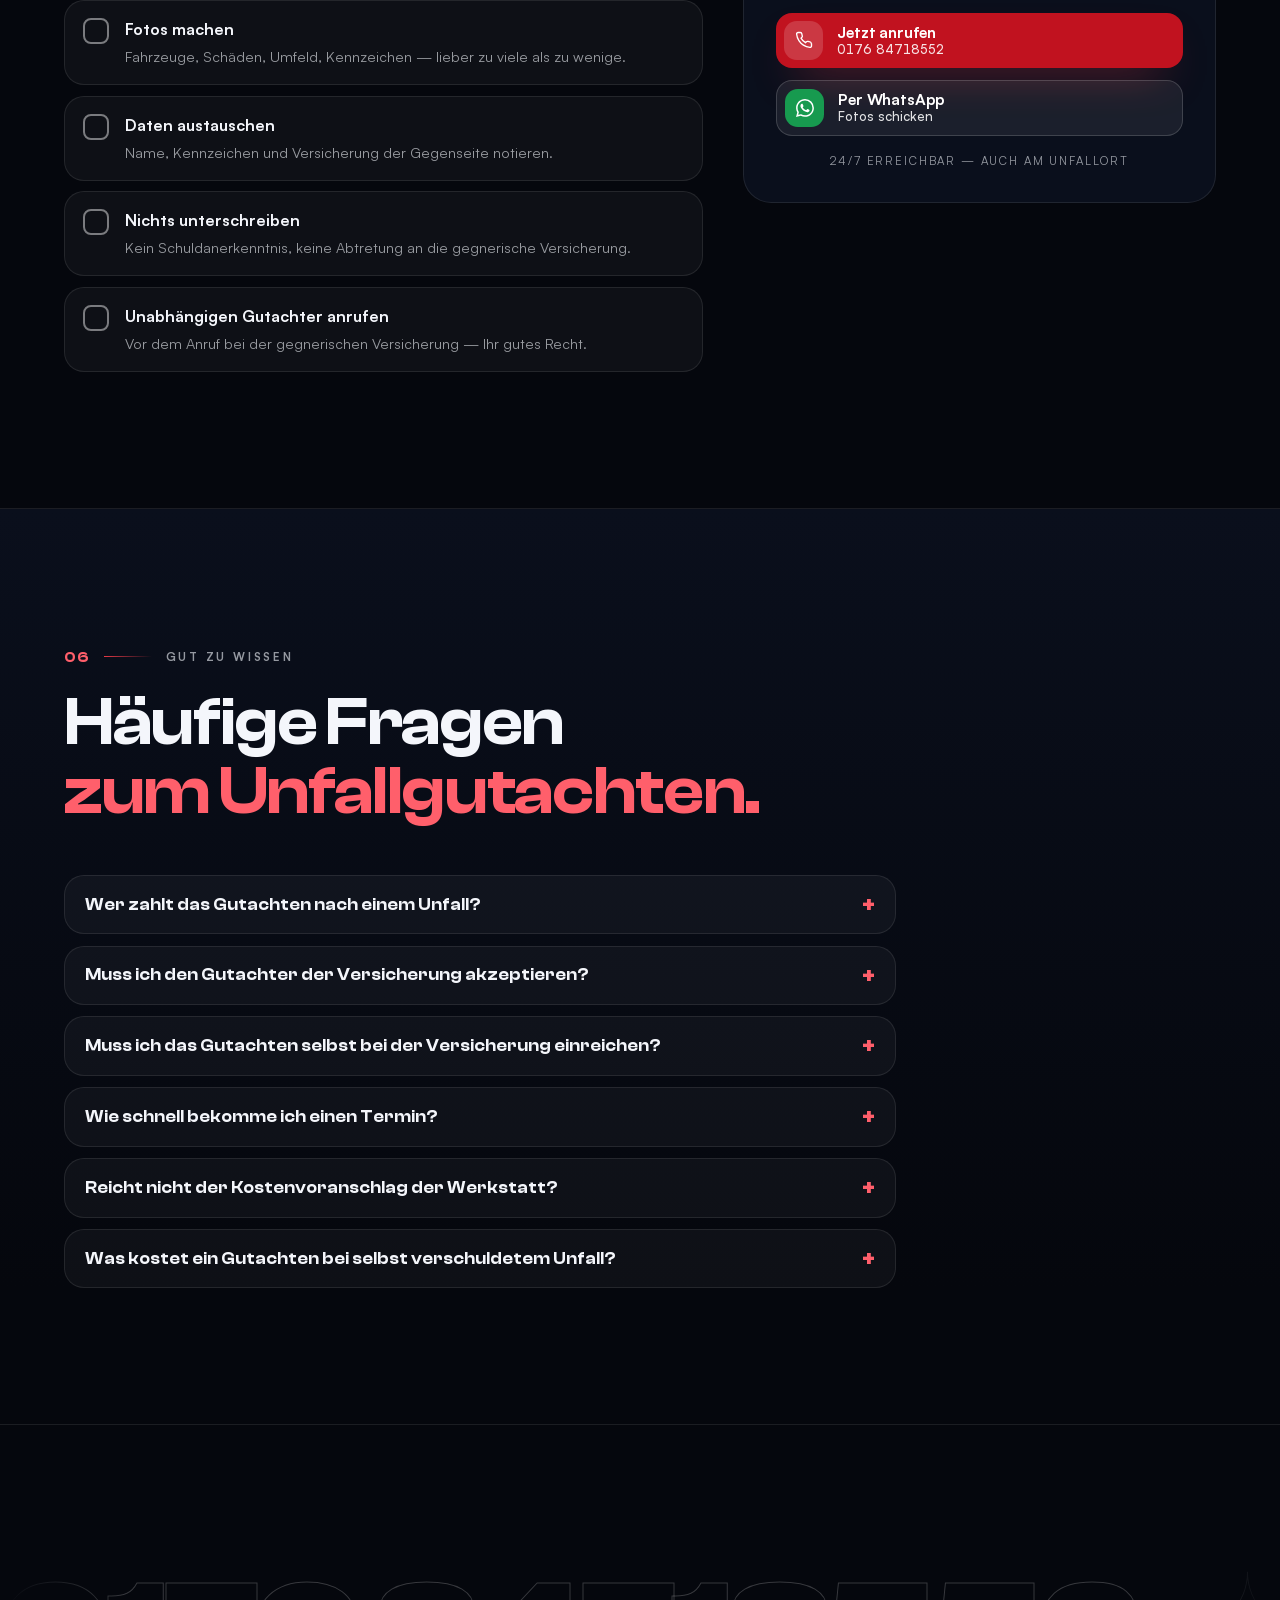
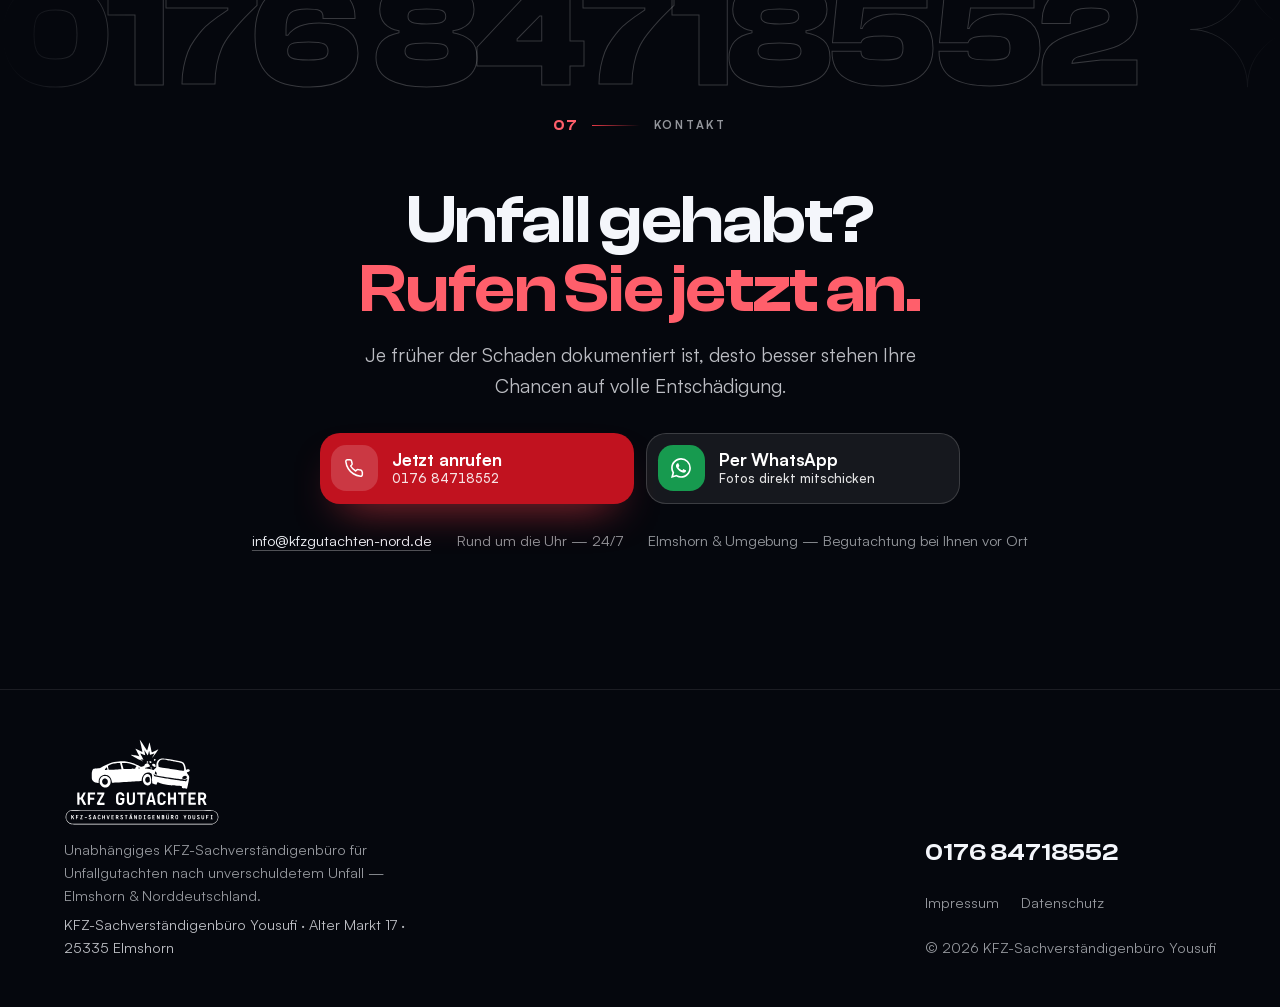
==== commit 083d7558: "Vorschau: SEO-/Schema-Fixes (A+B), Datenschutz B angepasst Co-Authored-By: Claude Opus 5.5 <noreply@" ====
--- a/variante-b/index.html
+++ b/variante-b/index.html
@@ -3,7 +3,7 @@
 <head>
   <meta charset="UTF-8" />
   <meta name="viewport" content="width=device-width, initial-scale=1" />
-  <!-- Variante B (Entwurf): bei Übernahme als Hauptseite noindex entfernen -->
+  <!-- Variante B (Entwurf): bei Übernahme als Hauptseite das komplette robots-Meta-Tag löschen -->
   <meta name="robots" content="noindex, nofollow" />
   <title>Unfallgutachten in Elmshorn | KFZ-Gutachter Yousufi</title>
   <meta name="description" content="Unfall gehabt, keine Schuld? Unabhängiges Unfallgutachten in Elmshorn &amp; Umgebung — 24/7 erreichbar, Kosten trägt die gegnerische Versicherung." />
@@ -22,7 +22,7 @@
   <link rel="stylesheet" href="assets/b.css?v=1" />
   <script>document.documentElement.classList.add('js')</script>
   <script type="module" src="assets/b.js?v=1"></script>
-  <script type="application/ld+json">{"@context": "https://schema.org", "@type": "AutomotiveBusiness", "name": "KFZ-Sachverständigenbüro Yousufi", "description": "Unabhängiges KFZ-Sachverständigenbüro mit Schwerpunkt Unfallgutachten nach unverschuldetem Verkehrsunfall.", "url": "https://kfzgutachten-nord.de", "telephone": "+4917684718552", "email": "info@kfzgutachten-nord.de", "areaServed": "Norddeutschland", "founder": {"@type": "Person", "name": "Amir Yousufi"}, "image": "https://kfzgutachten-nord.de/assets/og.jpg", "address": {"@type": "PostalAddress", "streetAddress": "Alter Markt 17", "postalCode": "25335", "addressLocality": "Elmshorn", "addressRegion": "Schleswig-Holstein", "addressCountry": "DE"}, "openingHoursSpecification": {"@type": "OpeningHoursSpecification", "dayOfWeek": ["Monday", "Tuesday", "Wednesday", "Thursday", "Friday", "Saturday", "Sunday"], "opens": "00:00", "closes": "23:59"}, "priceRange": "Kostenlos bei Haftpflichtschaden"}</script>
+  <script type="application/ld+json">{"@context": "https://schema.org", "@type": "AutomotiveBusiness", "name": "KFZ-Sachverständigenbüro Yousufi", "description": "Unabhängiges KFZ-Sachverständigenbüro mit Schwerpunkt Unfallgutachten nach unverschuldetem Verkehrsunfall.", "url": "https://kfzgutachten-nord.de", "telephone": "+4917684718552", "email": "info@kfzgutachten-nord.de", "areaServed": [{"@type": "City", "name": "Elmshorn"}, "Norddeutschland"], "founder": {"@type": "Person", "name": "Amir Yousufi"}, "image": "https://kfzgutachten-nord.de/assets/og.jpg", "address": {"@type": "PostalAddress", "streetAddress": "Alter Markt 17", "postalCode": "25335", "addressLocality": "Elmshorn", "addressRegion": "Schleswig-Holstein", "addressCountry": "DE"}, "contactPoint": {"@type": "ContactPoint", "telephone": "+4917684718552", "contactType": "customer service", "availableLanguage": "German", "hoursAvailable": {"@type": "OpeningHoursSpecification", "dayOfWeek": ["Monday", "Tuesday", "Wednesday", "Thursday", "Friday", "Saturday", "Sunday"], "opens": "00:00", "closes": "23:59"}}}</script>
   <script type="application/ld+json">{"@context": "https://schema.org", "@type": "FAQPage", "mainEntity": [{"@type": "Question", "name": "Wer zahlt das Gutachten nach einem Unfall?", "acceptedAnswer": {"@type": "Answer", "text": "Bei einem unverschuldeten Unfall (Haftpflichtschaden) trägt die gegnerische Versicherung die Kosten des Gutachtens vollständig. Für Sie entstehen keine Kosten."}}, {"@type": "Question", "name": "Muss ich den Gutachter der Versicherung akzeptieren?", "acceptedAnswer": {"@type": "Answer", "text": "Nein. Als Geschädigter haben Sie das Recht, einen unabhängigen Sachverständigen Ihrer Wahl zu beauftragen. Der Gutachter der gegnerischen Versicherung arbeitet in deren Interesse — nicht in Ihrem."}}, {"@type": "Question", "name": "Muss ich das Gutachten selbst bei der Versicherung einreichen?", "acceptedAnswer": {"@type": "Answer", "text": "Nein. Ich reiche das Gutachten direkt bei der gegnerischen Versicherung ein und übernehme die Kommunikation. Eine Kopie erhalten Sie selbstverständlich auch."}}, {"@type": "Question", "name": "Wie schnell bekomme ich einen Termin?", "acceptedAnswer": {"@type": "Answer", "text": "In der Regel innerhalb von 24 Stunden. Die Begutachtung findet an Ihrem Wunschort statt — zu Hause, in der Werkstatt oder am Unfallort. Das fertige Gutachten erhalten Sie meist innerhalb weniger Werktage."}}, {"@type": "Question", "name": "Reicht nicht der Kostenvoranschlag der Werkstatt?", "acceptedAnswer": {"@type": "Answer", "text": "Ein Kostenvoranschlag erfasst nur die Reparaturkosten. Wertminderung, Nutzungsausfall und Wiederbeschaffungswert bleiben unberücksichtigt — Positionen, die schnell mehrere hundert Euro ausmachen. Nur bei Bagatellschäden bis ca. 750 € ist ein Kurzgutachten oder Kostenvoranschlag sinnvoll."}}, {"@type": "Question", "name": "Was kostet ein Gutachten bei selbst verschuldetem Unfall?", "acceptedAnswer": {"@type": "Answer", "text": "Bei Kaskoschäden oder selbst verschuldeten Unfällen richtet sich das Honorar nach der Schadenhöhe. Die Kosten bespreche ich transparent mit Ihnen, bevor Sie beauftragen — ohne versteckte Positionen."}}]}</script>
 </head>
 <body>
@@ -50,14 +50,14 @@
     <section class="hero" aria-labelledby="hero-title">
       <div class="wrap hero-grid">
         <div>
-          <p class="live rv"><span class="live-dot" aria-hidden="true"></span>Jetzt erreichbar · 24/7<span class="live-more">&nbsp;· Elmshorn &amp; Umgebung</span></p>
-          <h1 id="hero-title" class="h1 rv d1">
+          <p class="live rv"><span class="live-dot" aria-hidden="true"></span>Kfz-Gutachter Elmshorn · 24/7<span class="live-more">&nbsp;erreichbar</span></p>
+          <h1 id="hero-title" class="h1">
             <span class="h1-line">Unfall gehabt?</span>
             <span class="h1-line">Keine Schuld?</span>
             <span class="h1-sub">Sichern Sie Ihre Ansprüche.</span>
           </h1>
-          <p class="lead rv d2">Jetzt direkt anrufen und Ihr unabhängiges Unfallgutachten erstellen lassen. Die Kosten trägt die gegnerische Versicherung.</p>
-          <div class="rv d2">
+          <p class="lead">Jetzt direkt anrufen und Ihr unabhängiges Unfallgutachten in Elmshorn &amp; Umgebung erstellen lassen. Die Kosten trägt die gegnerische Versicherung.</p>
+          <div>
         <div class="cta-row" data-hero-cta>
           <a href="tel:+4917684718552" class="cta cta--call"><span class="cta-ico" aria-hidden="true"><svg width="20" height="20" viewBox="0 0 24 24" fill="none" stroke="currentColor" stroke-width="1.8" stroke-linecap="round" stroke-linejoin="round" aria-hidden="true"><path d="M22 16.9v3a2 2 0 01-2.2 2 19.8 19.8 0 01-8.6-3 19.5 19.5 0 01-6-6 19.8 19.8 0 01-3-8.6A2 2 0 014.1 2h3a2 2 0 012 1.7c.1.9.3 1.8.6 2.6a2 2 0 01-.5 2.1L8 9.6a16 16 0 006 6l1.2-1.2a2 2 0 012.1-.5c.8.3 1.7.5 2.6.6a2 2 0 011.7 2z"/></svg></span><span class="cta-txt"><strong>Jetzt anrufen</strong><small class="tnum">0176 84718552</small></span></a>
           <a href="https://wa.me/4917684718552?text=Hallo%2C%20ich%20hatte%20einen%20Unfall%20und%20m%C3%B6chte%20ein%20Unfallgutachten%20anfragen." target="_blank" rel="noopener" class="cta cta--wa"><span class="cta-ico" aria-hidden="true"><svg width="20" height="20" viewBox="0 0 16 16" fill="currentColor" aria-hidden="true"><path d="M13.601 2.326A7.85 7.85 0 0 0 7.994 0C3.627 0 .068 3.558.064 7.926c0 1.399.366 2.76 1.057 3.965L0 16l4.204-1.102a7.9 7.9 0 0 0 3.79.965h.004c4.368 0 7.926-3.558 7.93-7.93A7.9 7.9 0 0 0 13.6 2.326zM7.994 14.521a6.6 6.6 0 0 1-3.356-.92l-.24-.144-2.494.654.666-2.433-.156-.251a6.56 6.56 0 0 1-1.007-3.505c0-3.626 2.957-6.584 6.591-6.584a6.56 6.56 0 0 1 4.66 1.931 6.56 6.56 0 0 1 1.928 4.66c-.004 3.639-2.961 6.592-6.592 6.592m3.615-4.934c-.197-.099-1.17-.578-1.353-.646-.182-.065-.315-.099-.445.099-.133.197-.513.646-.627.775-.114.133-.232.148-.43.05-.197-.1-.836-.308-1.592-.985-.59-.525-.985-1.175-1.103-1.372-.114-.198-.011-.304.088-.403.087-.088.197-.232.296-.346.1-.114.133-.198.198-.33.065-.134.034-.248-.015-.347-.05-.099-.445-1.076-.612-1.47-.16-.389-.323-.335-.445-.34-.114-.007-.247-.007-.38-.007a.73.73 0 0 0-.529.247c-.182.198-.691.677-.691 1.654s.71 1.916.81 2.049c.098.133 1.394 2.132 3.383 2.992.47.205.84.326 1.129.418.475.152.904.129 1.246.08.38-.058 1.171-.48 1.338-.943.164-.464.164-.86.114-.943-.049-.084-.182-.133-.38-.232"/></svg></span><span class="cta-txt"><strong>Per WhatsApp</strong><small>Fotos direkt mitschicken</small></span><span class="sr-only"> (öffnet in neuem Tab)</span></a>
@@ -85,7 +85,7 @@
       <div class="wrap">
         <p class="kicker rv"><b>01</b><i></i>Warum ein eigener Gutachter</p>
         <h2 id="warum-title" class="statement" data-statement><span class="w">Die</span> <span class="w">Versicherung</span> <span class="w">hat</span> <span class="w">ihre</span> <span class="w">Gutachter.</span> <span class="w hl">Sie</span> <span class="w hl">haben</span> <span class="w hl">mich.</span></h2>
-        <p class="lead rv">Als unabhängiger Sachverständiger vertrete ich ausschließlich Ihre Interessen. Kein Interessenkonflikt, keine gekürzten Beträge — nur eine ehrliche, belastbare Bewertung Ihres Schadens.</p>
+        <p class="lead rv">Als unabhängiger Kfz-Sachverständiger in Elmshorn vertrete ich ausschließlich Ihre Interessen. Kein Interessenkonflikt, keine gekürzten Beträge — nur eine ehrliche, belastbare Bewertung Ihres Schadens.</p>
         <div class="vs" data-reveal>
           <article class="vs-card">
             <p class="vs-label">Gutachter der Versicherung</p>
@@ -211,13 +211,14 @@
           <div>
             <span class="badge">Schwerpunkt</span>
             <h3 id="feature-title">Unfallgutachten nach unverschuldetem Unfall</h3>
-            <p>Vollständige Schadenaufnahme direkt nach dem Unfall — die Grundlage dafür, dass die gegnerische Versicherung Ihren Schaden voll ersetzt.</p>
+            <p>Vollständige Schadenaufnahme direkt nach dem Unfall, bei Ihnen vor Ort in Elmshorn und Umgebung — die Grundlage dafür, dass die gegnerische Versicherung Ihren Schaden voll ersetzt.</p>
             <ul class="tags"><li>Reparaturkosten</li><li>Wertminderung</li><li>Nutzungsausfall</li><li>Wiederbeschaffungswert</li><li>Restwert</li></ul>
           </div>
           <div class="costbox">
-            <p class="costbox-label">Ihre Kosten bei unverschuldetem Unfall</p>
+            <p class="costbox-label">Ihre Kosten bei unverschuldetem Unfall*</p>
             <p class="zero">0&nbsp;€</p>
             <p>Die Gutachterkosten trägt die gegnerische Versicherung.</p>
+            <p class="costbox-note">*Bei voller Haftung der Gegenseite. Bei Bagatellschäden bis ca. 750&nbsp;€ genügt oft ein Kostenvoranschlag.</p>
         <div class="cta-row">
           <a href="tel:+4917684718552" class="cta cta--call cta--sm"><span class="cta-ico" aria-hidden="true"><svg width="18" height="18" viewBox="0 0 24 24" fill="none" stroke="currentColor" stroke-width="1.8" stroke-linecap="round" stroke-linejoin="round" aria-hidden="true"><path d="M22 16.9v3a2 2 0 01-2.2 2 19.8 19.8 0 01-8.6-3 19.5 19.5 0 01-6-6 19.8 19.8 0 01-3-8.6A2 2 0 014.1 2h3a2 2 0 012 1.7c.1.9.3 1.8.6 2.6a2 2 0 01-.5 2.1L8 9.6a16 16 0 006 6l1.2-1.2a2 2 0 012.1-.5c.8.3 1.7.5 2.6.6a2 2 0 011.7 2z"/></svg></span><span class="cta-txt"><strong>Jetzt anrufen</strong><small class="tnum">0176 84718552</small></span></a>
           <a href="https://wa.me/4917684718552?text=Hallo%2C%20ich%20hatte%20einen%20Unfall%20und%20m%C3%B6chte%20ein%20Unfallgutachten%20anfragen." target="_blank" rel="noopener" class="cta cta--wa cta--sm"><span class="cta-ico" aria-hidden="true"><svg width="18" height="18" viewBox="0 0 16 16" fill="currentColor" aria-hidden="true"><path d="M13.601 2.326A7.85 7.85 0 0 0 7.994 0C3.627 0 .068 3.558.064 7.926c0 1.399.366 2.76 1.057 3.965L0 16l4.204-1.102a7.9 7.9 0 0 0 3.79.965h.004c4.368 0 7.926-3.558 7.93-7.93A7.9 7.9 0 0 0 13.6 2.326zM7.994 14.521a6.6 6.6 0 0 1-3.356-.92l-.24-.144-2.494.654.666-2.433-.156-.251a6.56 6.56 0 0 1-1.007-3.505c0-3.626 2.957-6.584 6.591-6.584a6.56 6.56 0 0 1 4.66 1.931 6.56 6.56 0 0 1 1.928 4.66c-.004 3.639-2.961 6.592-6.592 6.592m3.615-4.934c-.197-.099-1.17-.578-1.353-.646-.182-.065-.315-.099-.445.099-.133.197-.513.646-.627.775-.114.133-.232.148-.43.05-.197-.1-.836-.308-1.592-.985-.59-.525-.985-1.175-1.103-1.372-.114-.198-.011-.304.088-.403.087-.088.197-.232.296-.346.1-.114.133-.198.198-.33.065-.134.034-.248-.015-.347-.05-.099-.445-1.076-.612-1.47-.16-.389-.323-.335-.445-.34-.114-.007-.247-.007-.38-.007a.73.73 0 0 0-.529.247c-.182.198-.691.677-.691 1.654s.71 1.916.81 2.049c.098.133 1.394 2.132 3.383 2.992.47.205.84.326 1.129.418.475.152.904.129 1.246.08.38-.058 1.171-.48 1.338-.943.164-.464.164-.86.114-.943-.049-.084-.182-.133-.38-.232"/></svg></span><span class="cta-txt"><strong>Per WhatsApp</strong><small>Fotos schicken</small></span><span class="sr-only"> (öffnet in neuem Tab)</span></a>
@@ -232,7 +233,7 @@
           <li class="rv"><strong>Vor-Ort-Service</strong><span>Ich komme zu Ihnen — nach Hause, zur Werkstatt oder an den Unfallort.</span></li>
         </ul>
         <div class="more rv">
-          <p class="more-title">Weitere Gutachten</p>
+          <h3 class="more-title">Weitere Gutachten</h3>
           <ul><li>Kaskoschaden</li><li>Wertgutachten</li><li>Oldtimer &amp; Youngtimer</li><li>Leasingrückgabe</li><li>Kurzgutachten &amp; KV</li></ul>
         </div>
       </div>
@@ -313,6 +314,7 @@
       <div>
         <img src="assets/logo-full.svg" alt="KFZ Gutachter — Sachverständigenbüro Yousufi" width="156" height="88" loading="lazy" />
         <p>Unabhängiges KFZ-Sachverständigenbüro für Unfallgutachten nach unverschuldetem Unfall — Elmshorn &amp; Norddeutschland.</p>
+        <p class="foot-nap">KFZ-Sachverständigenbüro Yousufi · Alter Markt 17 · 25335 Elmshorn</p>
       </div>
       <div>
         <a href="tel:+4917684718552" class="foot-phone tnum">0176 84718552</a>
--- a/variante-b/assets/b.css
+++ b/variante-b/assets/b.css
@@ -574,3 +574,6 @@
   .nav-call { padding-inline: 0.8rem; }
   .nav-call .lbl { position: absolute; width: 1px; height: 1px; overflow: hidden; clip: rect(0, 0, 0, 0); white-space: nowrap; }
 }
+.costbox .costbox-note { margin-top: 0.6rem; font-size: 0.75rem; line-height: 1.45; color: var(--text-3); }
+.foot .foot-nap { margin-top: 0.4rem; color: var(--text-2); }
+h3.more-title { font-family: var(--font-body); }
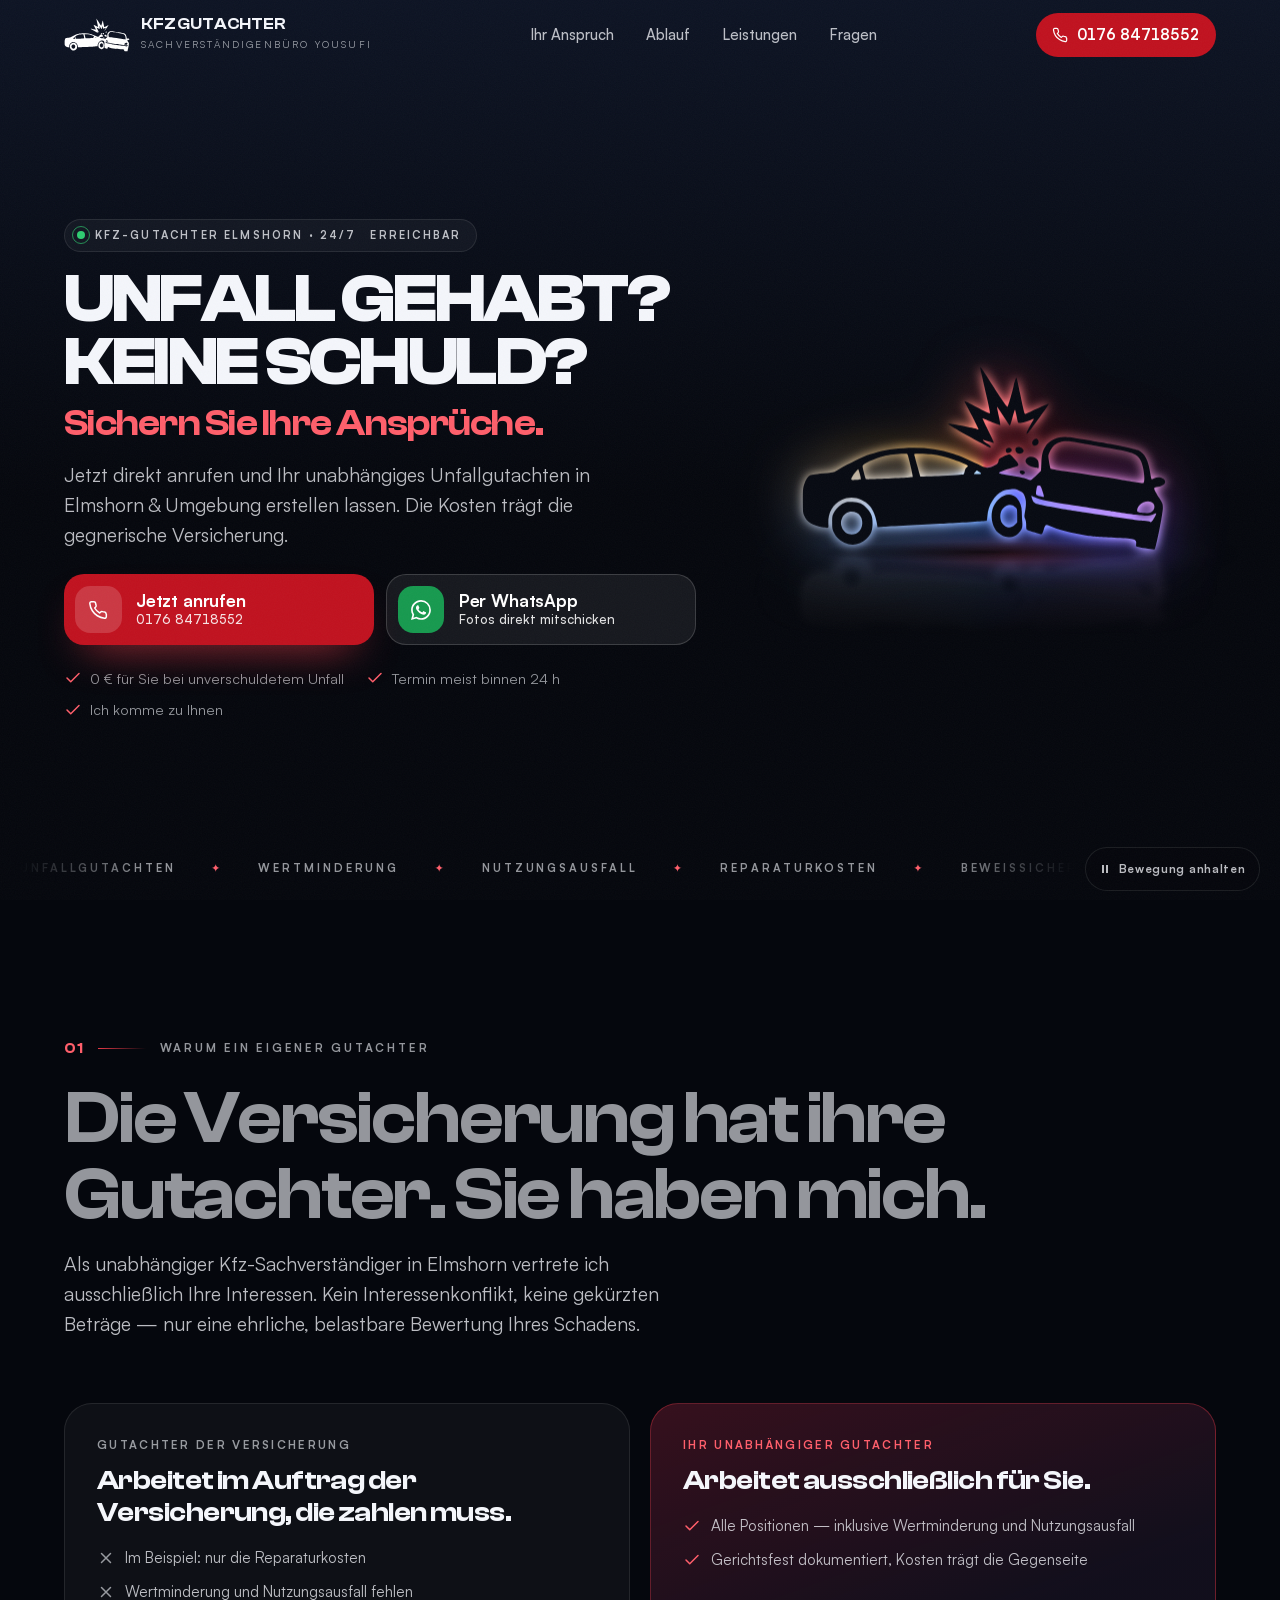
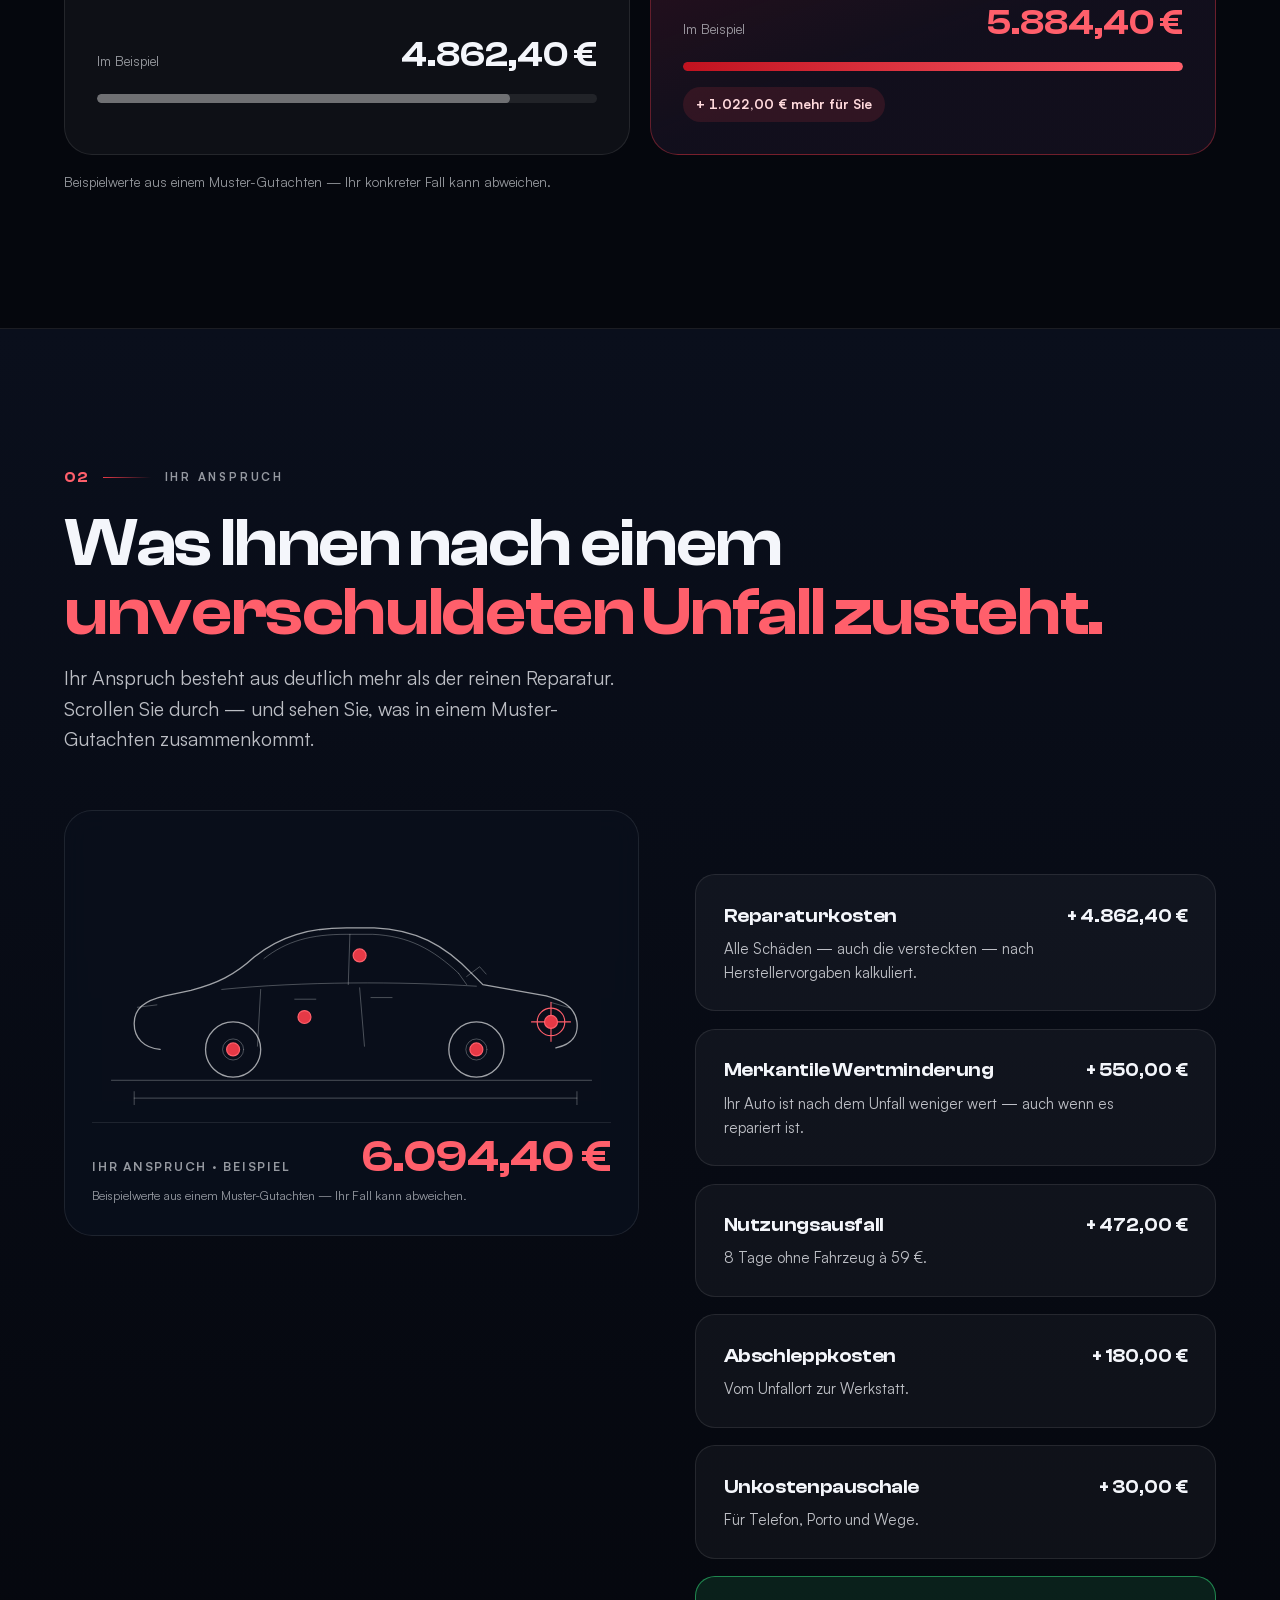
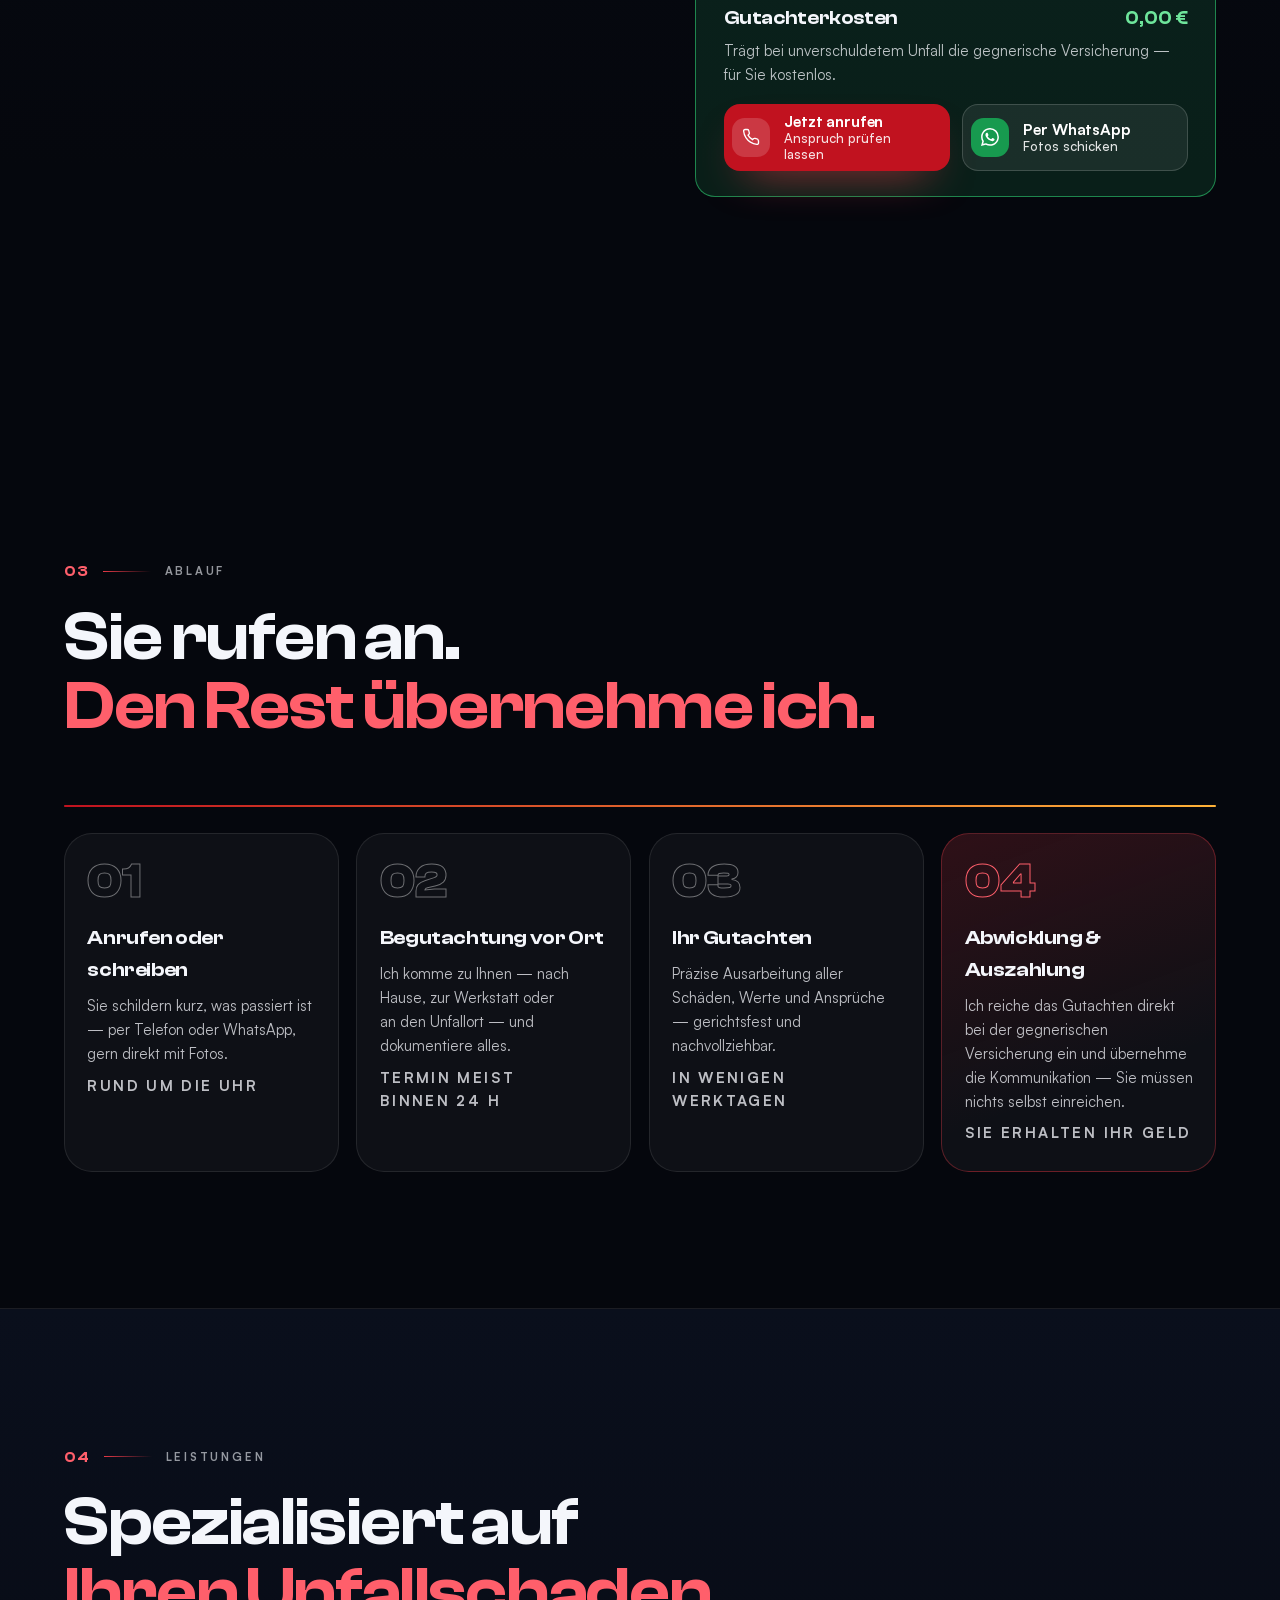
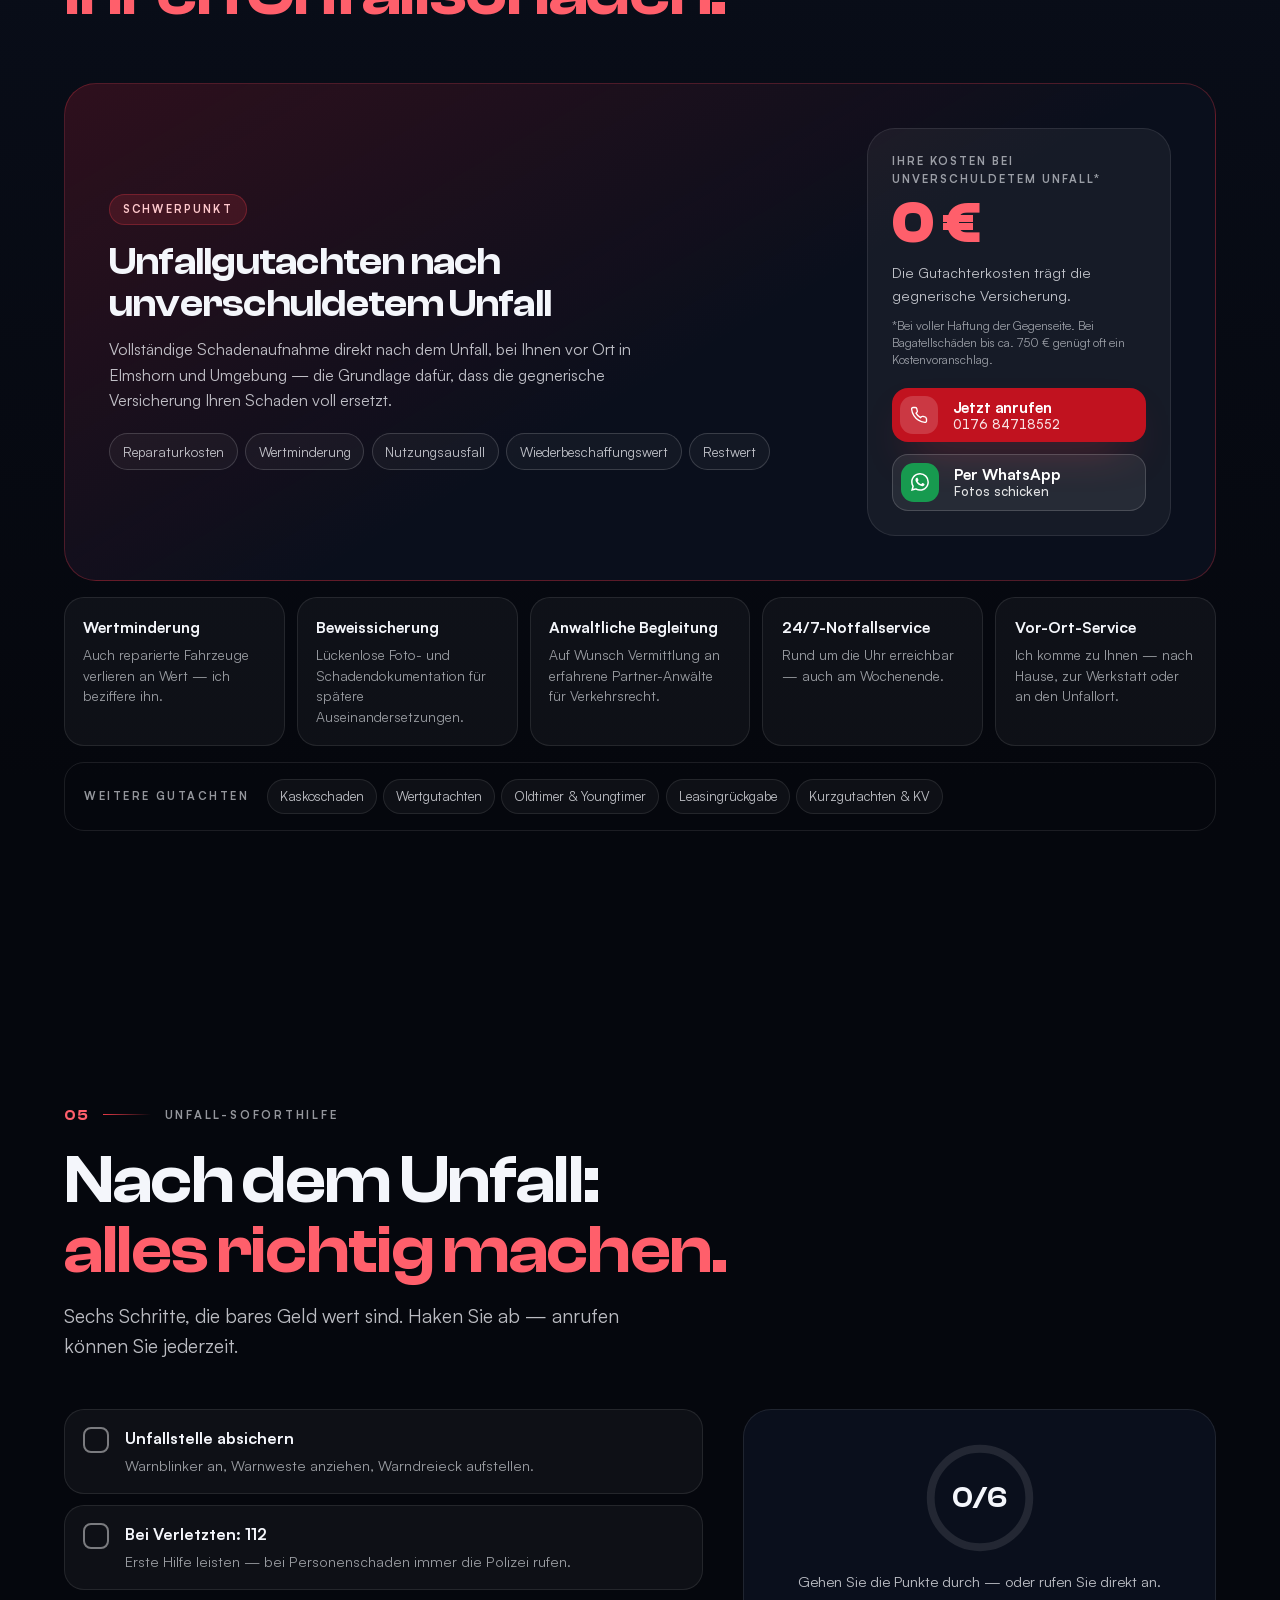
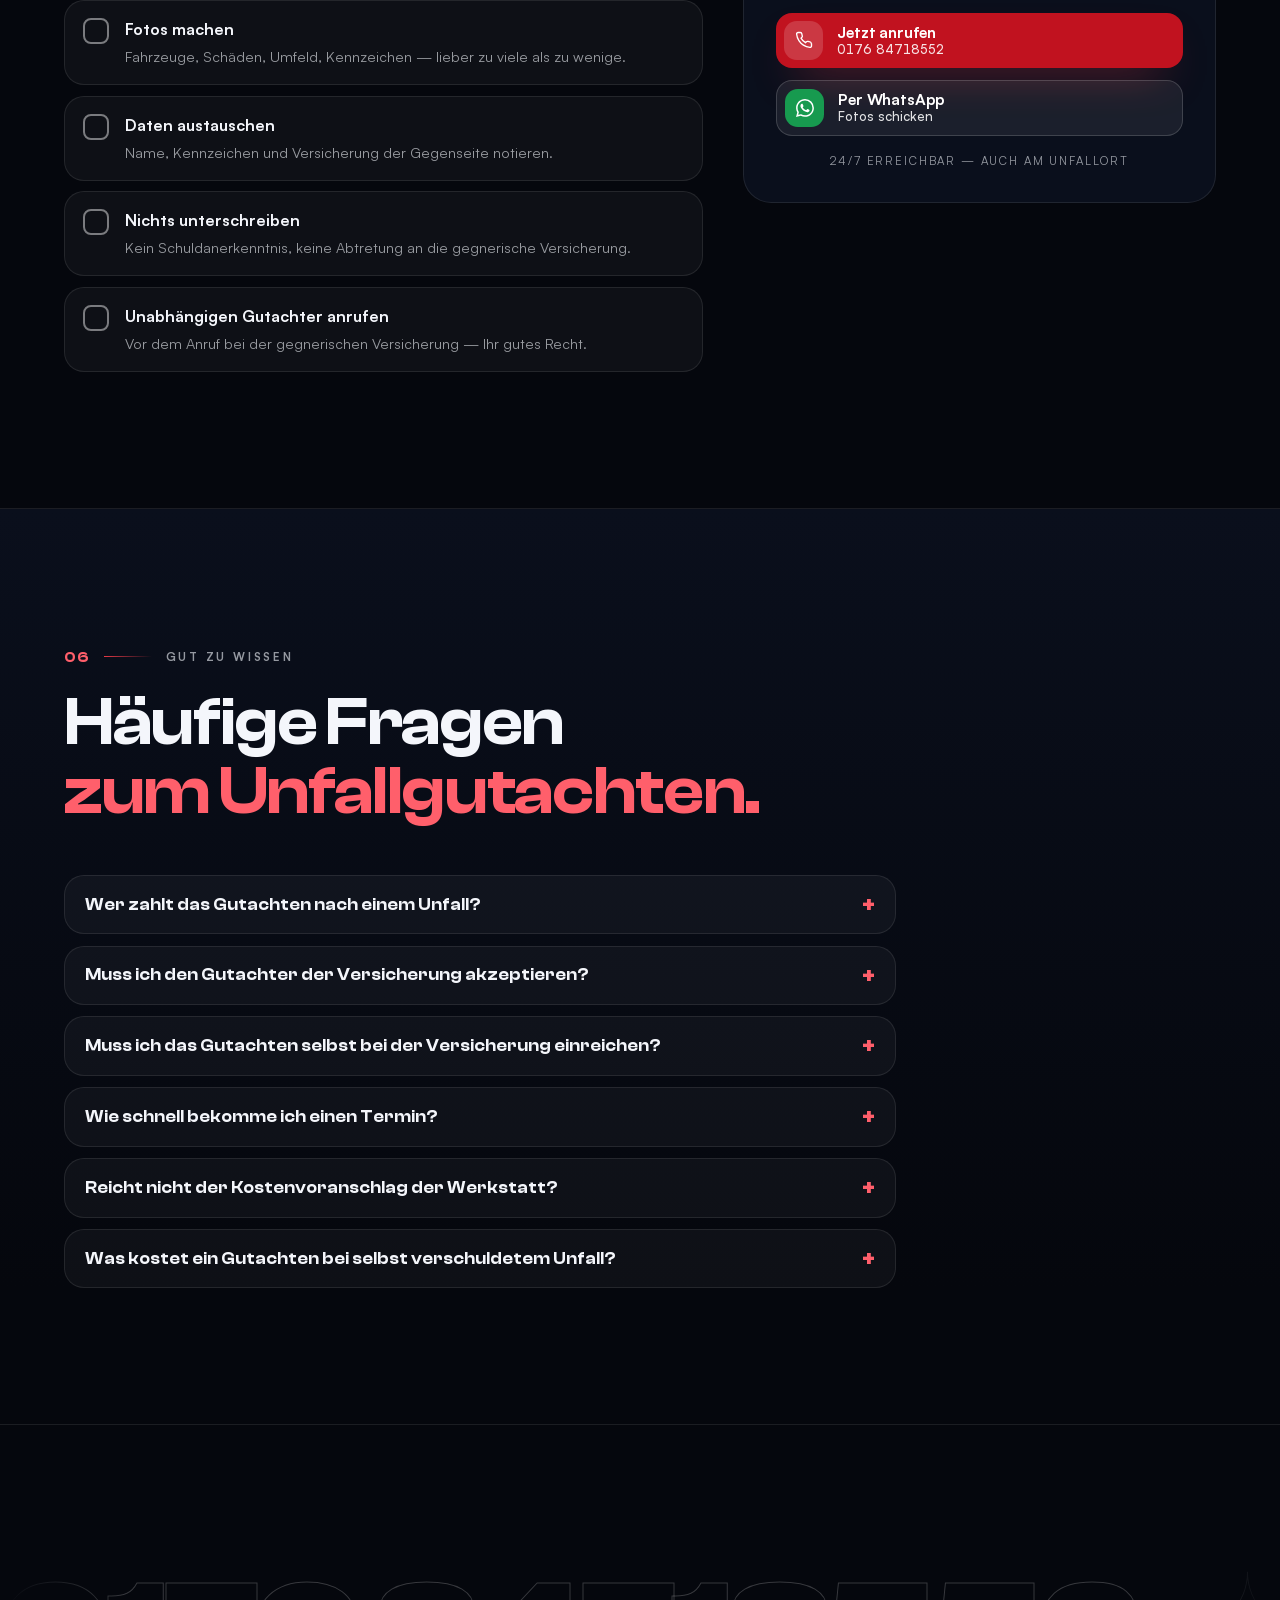
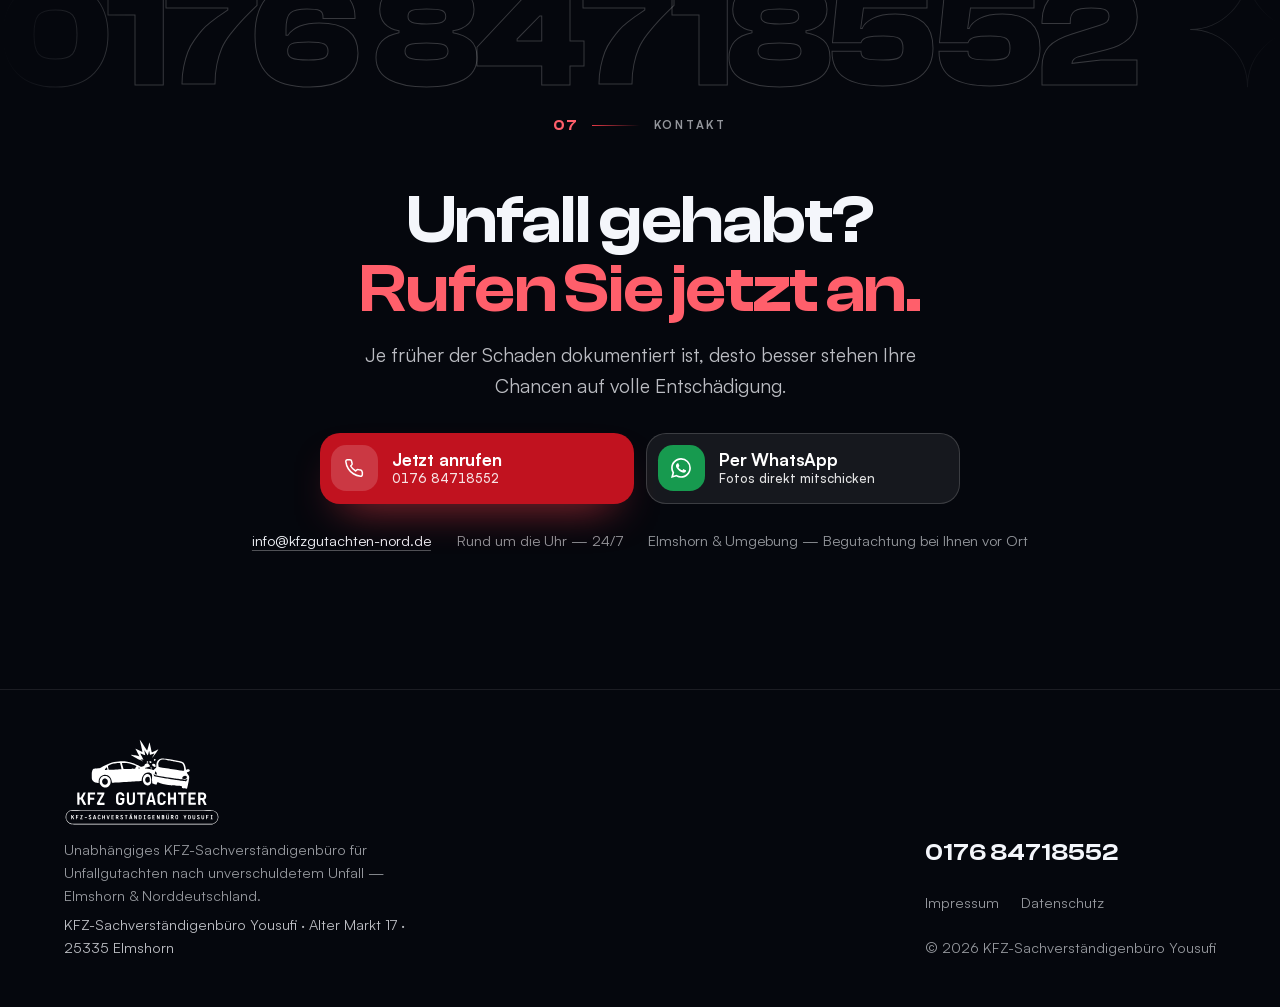
==== commit 0f92048f: "Variante B: Code-Review-Fixes (Einblendung, schmale Displays, Firefox, Fallbacks) Co-Authored-By: Cl" ====
--- a/variante-b/index.html
+++ b/variante-b/index.html
@@ -19,9 +19,9 @@
   <meta name="twitter:card" content="summary_large_image" />
   <link rel="preload" href="assets/fonts/clash-display-700.woff2" as="font" type="font/woff2" crossorigin />
   <link rel="preload" href="assets/fonts/satoshi-400.woff2" as="font" type="font/woff2" crossorigin />
-  <link rel="stylesheet" href="assets/b.css?v=1" />
+  <link rel="stylesheet" href="assets/b.css?v=2" />
   <script>document.documentElement.classList.add('js')</script>
-  <script type="module" src="assets/b.js?v=1"></script>
+  <script type="module" src="assets/b.js?v=2"></script>
   <script type="application/ld+json">{"@context": "https://schema.org", "@type": "AutomotiveBusiness", "name": "KFZ-Sachverständigenbüro Yousufi", "description": "Unabhängiges KFZ-Sachverständigenbüro mit Schwerpunkt Unfallgutachten nach unverschuldetem Verkehrsunfall.", "url": "https://kfzgutachten-nord.de", "telephone": "+4917684718552", "email": "info@kfzgutachten-nord.de", "areaServed": [{"@type": "City", "name": "Elmshorn"}, "Norddeutschland"], "founder": {"@type": "Person", "name": "Amir Yousufi"}, "image": "https://kfzgutachten-nord.de/assets/og.jpg", "address": {"@type": "PostalAddress", "streetAddress": "Alter Markt 17", "postalCode": "25335", "addressLocality": "Elmshorn", "addressRegion": "Schleswig-Holstein", "addressCountry": "DE"}, "contactPoint": {"@type": "ContactPoint", "telephone": "+4917684718552", "contactType": "customer service", "availableLanguage": "German", "hoursAvailable": {"@type": "OpeningHoursSpecification", "dayOfWeek": ["Monday", "Tuesday", "Wednesday", "Thursday", "Friday", "Saturday", "Sunday"], "opens": "00:00", "closes": "23:59"}}}</script>
   <script type="application/ld+json">{"@context": "https://schema.org", "@type": "FAQPage", "mainEntity": [{"@type": "Question", "name": "Wer zahlt das Gutachten nach einem Unfall?", "acceptedAnswer": {"@type": "Answer", "text": "Bei einem unverschuldeten Unfall (Haftpflichtschaden) trägt die gegnerische Versicherung die Kosten des Gutachtens vollständig. Für Sie entstehen keine Kosten."}}, {"@type": "Question", "name": "Muss ich den Gutachter der Versicherung akzeptieren?", "acceptedAnswer": {"@type": "Answer", "text": "Nein. Als Geschädigter haben Sie das Recht, einen unabhängigen Sachverständigen Ihrer Wahl zu beauftragen. Der Gutachter der gegnerischen Versicherung arbeitet in deren Interesse — nicht in Ihrem."}}, {"@type": "Question", "name": "Muss ich das Gutachten selbst bei der Versicherung einreichen?", "acceptedAnswer": {"@type": "Answer", "text": "Nein. Ich reiche das Gutachten direkt bei der gegnerischen Versicherung ein und übernehme die Kommunikation. Eine Kopie erhalten Sie selbstverständlich auch."}}, {"@type": "Question", "name": "Wie schnell bekomme ich einen Termin?", "acceptedAnswer": {"@type": "Answer", "text": "In der Regel innerhalb von 24 Stunden. Die Begutachtung findet an Ihrem Wunschort statt — zu Hause, in der Werkstatt oder am Unfallort. Das fertige Gutachten erhalten Sie meist innerhalb weniger Werktage."}}, {"@type": "Question", "name": "Reicht nicht der Kostenvoranschlag der Werkstatt?", "acceptedAnswer": {"@type": "Answer", "text": "Ein Kostenvoranschlag erfasst nur die Reparaturkosten. Wertminderung, Nutzungsausfall und Wiederbeschaffungswert bleiben unberücksichtigt — Positionen, die schnell mehrere hundert Euro ausmachen. Nur bei Bagatellschäden bis ca. 750 € ist ein Kurzgutachten oder Kostenvoranschlag sinnvoll."}}, {"@type": "Question", "name": "Was kostet ein Gutachten bei selbst verschuldetem Unfall?", "acceptedAnswer": {"@type": "Answer", "text": "Bei Kaskoschäden oder selbst verschuldeten Unfällen richtet sich das Honorar nach der Schadenhöhe. Die Kosten bespreche ich transparent mit Ihnen, bevor Sie beauftragen — ohne versteckte Positionen."}}]}</script>
 </head>
@@ -76,7 +76,7 @@
       </div>
       <div class="hero-foot">
         <div class="ticker" aria-hidden="true"><div class="ticker-track"><span>Unfallgutachten</span><span>✦</span><span>Wertminderung</span><span>✦</span><span>Nutzungsausfall</span><span>✦</span><span>Reparaturkosten</span><span>✦</span><span>Beweissicherung</span><span>✦</span><span>24/7 erreichbar</span><span>✦</span></div><div class="ticker-track"><span>Unfallgutachten</span><span>✦</span><span>Wertminderung</span><span>✦</span><span>Nutzungsausfall</span><span>✦</span><span>Reparaturkosten</span><span>✦</span><span>Beweissicherung</span><span>✦</span><span>24/7 erreichbar</span><span>✦</span></div></div>
-        <button type="button" class="motion-toggle" data-motion-toggle aria-pressed="false"><svg class="i-pause" width="12" height="12" viewBox="0 0 24 24" fill="currentColor" aria-hidden="true"><path d="M6 4h4v16H6zM14 4h4v16h-4z"/></svg><svg class="i-play" width="12" height="12" viewBox="0 0 24 24" fill="currentColor" aria-hidden="true"><path d="M7 4l13 8-13 8z"/></svg><span data-motion-label>Bewegung anhalten</span></button>
+        <button type="button" class="motion-toggle" data-motion-toggle><svg class="i-pause" width="12" height="12" viewBox="0 0 24 24" fill="currentColor" aria-hidden="true"><path d="M6 4h4v16H6zM14 4h4v16h-4z"/></svg><svg class="i-play" width="12" height="12" viewBox="0 0 24 24" fill="currentColor" aria-hidden="true"><path d="M7 4l13 8-13 8z"/></svg><span data-motion-label>Bewegung anhalten</span></button>
       </div>
     </section>
 
@@ -247,12 +247,12 @@
         <p class="lead rv">Sechs Schritte, die bares Geld wert sind. Haken Sie ab — anrufen können Sie jederzeit.</p>
         <div class="chk-grid">
           <div class="chk-list" data-checklist role="group" aria-labelledby="check-title">
-          <label class="chk rv"><input type="checkbox" /><span class="chk-box" aria-hidden="true"><svg width="15" height="15" viewBox="0 0 24 24" fill="none" stroke="currentColor" stroke-width="3" stroke-linecap="round" stroke-linejoin="round"><path d="M20 6L9 17l-5-5"/></svg></span><span class="chk-text"><span class="chk-title">Unfallstelle absichern</span><span class="chk-desc">Warnblinker an, Warnweste anziehen, Warndreieck aufstellen.</span></span></label>
-          <label class="chk rv d1"><input type="checkbox" /><span class="chk-box" aria-hidden="true"><svg width="15" height="15" viewBox="0 0 24 24" fill="none" stroke="currentColor" stroke-width="3" stroke-linecap="round" stroke-linejoin="round"><path d="M20 6L9 17l-5-5"/></svg></span><span class="chk-text"><span class="chk-title">Bei Verletzten: 112</span><span class="chk-desc">Erste Hilfe leisten — bei Personenschaden immer die Polizei rufen.</span></span></label>
-          <label class="chk rv d2"><input type="checkbox" /><span class="chk-box" aria-hidden="true"><svg width="15" height="15" viewBox="0 0 24 24" fill="none" stroke="currentColor" stroke-width="3" stroke-linecap="round" stroke-linejoin="round"><path d="M20 6L9 17l-5-5"/></svg></span><span class="chk-text"><span class="chk-title">Fotos machen</span><span class="chk-desc">Fahrzeuge, Schäden, Umfeld, Kennzeichen — lieber zu viele als zu wenige.</span></span></label>
-          <label class="chk rv"><input type="checkbox" /><span class="chk-box" aria-hidden="true"><svg width="15" height="15" viewBox="0 0 24 24" fill="none" stroke="currentColor" stroke-width="3" stroke-linecap="round" stroke-linejoin="round"><path d="M20 6L9 17l-5-5"/></svg></span><span class="chk-text"><span class="chk-title">Daten austauschen</span><span class="chk-desc">Name, Kennzeichen und Versicherung der Gegenseite notieren.</span></span></label>
-          <label class="chk rv d1"><input type="checkbox" /><span class="chk-box" aria-hidden="true"><svg width="15" height="15" viewBox="0 0 24 24" fill="none" stroke="currentColor" stroke-width="3" stroke-linecap="round" stroke-linejoin="round"><path d="M20 6L9 17l-5-5"/></svg></span><span class="chk-text"><span class="chk-title">Nichts unterschreiben</span><span class="chk-desc">Kein Schuldanerkenntnis, keine Abtretung an die gegnerische Versicherung.</span></span></label>
-          <label class="chk rv d2"><input type="checkbox" /><span class="chk-box" aria-hidden="true"><svg width="15" height="15" viewBox="0 0 24 24" fill="none" stroke="currentColor" stroke-width="3" stroke-linecap="round" stroke-linejoin="round"><path d="M20 6L9 17l-5-5"/></svg></span><span class="chk-text"><span class="chk-title">Unabhängigen Gutachter anrufen</span><span class="chk-desc">Vor dem Anruf bei der gegnerischen Versicherung — Ihr gutes Recht.</span></span></label>
+          <div class="rv"><label class="chk"><input type="checkbox" /><span class="chk-box" aria-hidden="true"><svg width="15" height="15" viewBox="0 0 24 24" fill="none" stroke="currentColor" stroke-width="3" stroke-linecap="round" stroke-linejoin="round"><path d="M20 6L9 17l-5-5"/></svg></span><span class="chk-text"><span class="chk-title">Unfallstelle absichern</span><span class="chk-desc">Warnblinker an, Warnweste anziehen, Warndreieck aufstellen.</span></span></label></div>
+          <div class="rv d1"><label class="chk"><input type="checkbox" /><span class="chk-box" aria-hidden="true"><svg width="15" height="15" viewBox="0 0 24 24" fill="none" stroke="currentColor" stroke-width="3" stroke-linecap="round" stroke-linejoin="round"><path d="M20 6L9 17l-5-5"/></svg></span><span class="chk-text"><span class="chk-title">Bei Verletzten: 112</span><span class="chk-desc">Erste Hilfe leisten — bei Personenschaden immer die Polizei rufen.</span></span></label></div>
+          <div class="rv d2"><label class="chk"><input type="checkbox" /><span class="chk-box" aria-hidden="true"><svg width="15" height="15" viewBox="0 0 24 24" fill="none" stroke="currentColor" stroke-width="3" stroke-linecap="round" stroke-linejoin="round"><path d="M20 6L9 17l-5-5"/></svg></span><span class="chk-text"><span class="chk-title">Fotos machen</span><span class="chk-desc">Fahrzeuge, Schäden, Umfeld, Kennzeichen — lieber zu viele als zu wenige.</span></span></label></div>
+          <div class="rv"><label class="chk"><input type="checkbox" /><span class="chk-box" aria-hidden="true"><svg width="15" height="15" viewBox="0 0 24 24" fill="none" stroke="currentColor" stroke-width="3" stroke-linecap="round" stroke-linejoin="round"><path d="M20 6L9 17l-5-5"/></svg></span><span class="chk-text"><span class="chk-title">Daten austauschen</span><span class="chk-desc">Name, Kennzeichen und Versicherung der Gegenseite notieren.</span></span></label></div>
+          <div class="rv d1"><label class="chk"><input type="checkbox" /><span class="chk-box" aria-hidden="true"><svg width="15" height="15" viewBox="0 0 24 24" fill="none" stroke="currentColor" stroke-width="3" stroke-linecap="round" stroke-linejoin="round"><path d="M20 6L9 17l-5-5"/></svg></span><span class="chk-text"><span class="chk-title">Nichts unterschreiben</span><span class="chk-desc">Kein Schuldanerkenntnis, keine Abtretung an die gegnerische Versicherung.</span></span></label></div>
+          <div class="rv d2"><label class="chk"><input type="checkbox" /><span class="chk-box" aria-hidden="true"><svg width="15" height="15" viewBox="0 0 24 24" fill="none" stroke="currentColor" stroke-width="3" stroke-linecap="round" stroke-linejoin="round"><path d="M20 6L9 17l-5-5"/></svg></span><span class="chk-text"><span class="chk-title">Unabhängigen Gutachter anrufen</span><span class="chk-desc">Vor dem Anruf bei der gegnerischen Versicherung — Ihr gutes Recht.</span></span></label></div>
           </div>
           <aside class="chk-card rv d1" data-chk-card aria-label="Fortschritt und Kontakt">
             <div class="ring-wrap">
--- a/variante-b/assets/b.css
+++ b/variante-b/assets/b.css
@@ -190,6 +190,7 @@
 /* ---- Einstieg: Kontakt zuerst ----------------------------------------- */
 .hero {
   position: relative; isolation: isolate; overflow: hidden;
+  min-height: 100vh;
   min-height: 100svh;
   display: flex; align-items: center;
   padding: 5.75rem 0 4.5rem;
@@ -206,7 +207,7 @@
   .hero { padding-top: 7rem; }
   .hero-grid { grid-template-columns: minmax(0, 1.12fr) minmax(0, 0.88fr); align-items: center; gap: 1.5rem; }
 }
-.emblem { position: relative; order: -1; height: clamp(7.5rem, 19svh, 12rem); margin-inline: -1rem; }
+.emblem { position: relative; order: -1; height: 9rem; height: clamp(7.5rem, 19svh, 12rem); margin-inline: -1rem; }
 @media (min-width: 1024px) { .emblem { order: 0; height: auto; aspect-ratio: 1.35; margin: 0 -2rem 0 0; } }
 .emblem canvas { position: absolute; inset: 0; width: 100%; height: 100%; }
 .emblem-fallback {
@@ -255,7 +256,7 @@
 /* Kleine Viewports (iPhone SE & Co.): Buttons bleiben im ersten Bildschirm */
 @media (max-height: 720px) and (max-width: 1023px) {
   .hero { padding-top: 5rem; }
-  .emblem { height: 13svh; }
+  .emblem { height: 13vh; height: 13svh; }
   .h1 { margin-top: 0.75rem; font-size: clamp(2.1rem, 9.4vw, 2.6rem); }
   .h1-sub { margin-top: 0.45rem; font-size: 1.3rem; }
   .hero .lead { font-size: 1rem; margin-top: 0.75rem; }
@@ -270,7 +271,7 @@
   mask-image: linear-gradient(90deg, transparent, #000 12%, #000 88%, transparent);
   font-size: 0.7rem; font-weight: 700; letter-spacing: 0.26em; text-transform: uppercase; color: var(--text-3);
 }
-.ticker-track { flex: none; display: flex; gap: 2.2rem; padding-right: 2.2rem; white-space: nowrap; animation: slide 38s linear infinite; }
+.ticker-track { flex: none; display: flex; min-width: 100%; justify-content: space-around; gap: 2.2rem; padding-right: 2.2rem; white-space: nowrap; animation: slide 38s linear infinite; }
 .ticker-track span:nth-child(even) { color: var(--red-soft); }
 @keyframes slide { to { transform: translateX(-100%); } }
 
@@ -306,7 +307,7 @@
 .plus { margin-top: 1rem; display: inline-flex; align-items: center; gap: 0.5rem; padding: 0.4rem 0.8rem; border-radius: 999px; background: rgba(230, 57, 70, 0.14); color: #ffd9dc; font-size: 0.85rem; font-weight: 700; }
 
 /* ---- 02 Schaden-Scan (Sticky-Story) ------------------------------------ */
-.scan { margin-top: clamp(2rem, 5vw, 3.5rem); display: grid; gap: 1.25rem; }
+.scan { margin-top: clamp(2rem, 5vw, 3.5rem); display: grid; grid-template-columns: minmax(0, 1fr); gap: 1.25rem; }
 @media (min-width: 1024px) { .scan { grid-template-columns: minmax(0, 1.05fr) minmax(0, 0.95fr); gap: 3.5rem; align-items: start; } }
 .scan-panel {
   position: sticky; top: 4.6rem; z-index: 2;
@@ -342,7 +343,8 @@
 }
 html.js-ok .scan-step.is-active { opacity: 1; border-color: rgba(230, 57, 70, 0.45); background: rgba(230, 57, 70, 0.08); }
 html.js-ok .scan-step:not(.is-active):not(.is-done) .amt { color: var(--text-3); }
-.scan-step-head { display: flex; align-items: baseline; justify-content: space-between; gap: 1rem; }
+.scan-step-head { display: flex; flex-wrap: wrap; align-items: baseline; justify-content: space-between; gap: 0.15rem 1rem; }
+.scan-step .amt { margin-left: auto; }
 .scan-step h3 { font-size: 1.2rem; }
 .scan-step .amt { font-family: var(--font-display); font-weight: 600; font-size: 1.15rem; white-space: nowrap; }
 .scan-step p { margin-top: 0.35rem; font-size: 0.93rem; color: var(--text-2); }
@@ -489,10 +491,10 @@
   -webkit-backdrop-filter: blur(14px);
   backdrop-filter: blur(14px);
   border-top: 1px solid var(--line);
-  transform: translateY(110%);
-  transition: transform 0.45s var(--ease);
-}
-.abar.is-on { transform: none; }
+  transition: transform 0.45s var(--ease), visibility 0s linear 0.45s;
+}
+html.js-ok .abar:not(.is-on) { transform: translateY(110%); visibility: hidden; }
+.abar.is-on { transition: transform 0.45s var(--ease), visibility 0s; }
 .abar a { display: flex; align-items: center; justify-content: center; gap: 0.55rem; min-height: 3.5rem; font-weight: 700; color: #fff; }
 .abar .a-call { background: var(--red-deep); }
 .abar .a-wa { background: var(--wa-bar); }
@@ -515,7 +517,8 @@
 /* Notfall: lädt b.js nicht, wird nach 2,5 s trotzdem alles sichtbar */
 html.js:not(.js-ok) .rv { animation: rv-failsafe 0.01s linear 2.5s forwards; }
 @keyframes rv-failsafe { to { opacity: 1; transform: none; } }
-html.js .hero .rv { transform: translateY(14px); transition-duration: 0.65s; }
+html.js .hero .rv { transition-duration: 0.65s; }
+html.js .hero .rv:not(.in) { transform: translateY(14px); }
 .d1 { transition-delay: 0.08s !important; }
 .d2 { transition-delay: 0.16s !important; }
 .d3 { transition-delay: 0.24s !important; }
@@ -530,7 +533,7 @@
 .section--alt { background: linear-gradient(180deg, var(--bg-2), var(--bg) 85%); border-top: 1px solid var(--line); }
 .kicker--center { justify-content: center; }
 .foot-phone { display: inline-block; margin-bottom: 0.5rem; font-family: var(--font-display); font-weight: 600; font-size: 1.5rem; color: var(--text); }
-.foot-phone:hover { color: var(--red-soft); }
+.foot .foot-phone:hover { color: var(--red-soft); }
 .vs-list .x { color: var(--text-3); }
 .vs-list .ok { color: var(--red-soft); }
 @media (max-width: 479px) { .live-more { display: none; } }
@@ -577,3 +580,27 @@
 .costbox .costbox-note { margin-top: 0.6rem; font-size: 0.75rem; line-height: 1.45; color: var(--text-3); }
 .foot .foot-nap { margin-top: 0.4rem; color: var(--text-2); }
 h3.more-title { font-family: var(--font-body); }
+
+/* (15) Schalter ohne JS ausblenden (er hätte keine Wirkung) */
+html:not(.js-ok) .motion-toggle { display: none; }
+/* (18) Rechtstexte: Abstände und Größen der übernommenen Hinweise */
+.legal ul + p { margin-top: 0.6rem; }
+.legal .text-sm { font-size: 0.9rem; }
+.legal .text-xs { font-size: 0.8rem; }
+/* (19) Sehr kleine Displays (320 × 568): Buttons bleiben im ersten Bildschirm */
+@media (max-height: 600px) and (max-width: 1023px) {
+  .emblem { height: 9vh; height: 9svh; }
+  .hero .lead { font-size: 0.95rem; }
+}
+/* (16) Druck: alles sichtbar, Navigation und Leisten weg */
+@media print {
+  html.js .rv { opacity: 1 !important; transform: none !important; }
+  html.js-ok .bar i { transform: scaleX(var(--w, 1)) !important; }
+  html.js-ok .bp { stroke-dashoffset: 0 !important; }
+  .abar, .nav, .hero-foot, body::after { display: none !important; }
+}
+/* Sehr schmale Displays (320 px): Headline zweizeilig, Status einzeilig */
+@media (max-width: 359px) {
+  .h1 { font-size: 8.4vw; }
+  .live { font-size: 0.6rem; letter-spacing: 0.12em; }
+}
